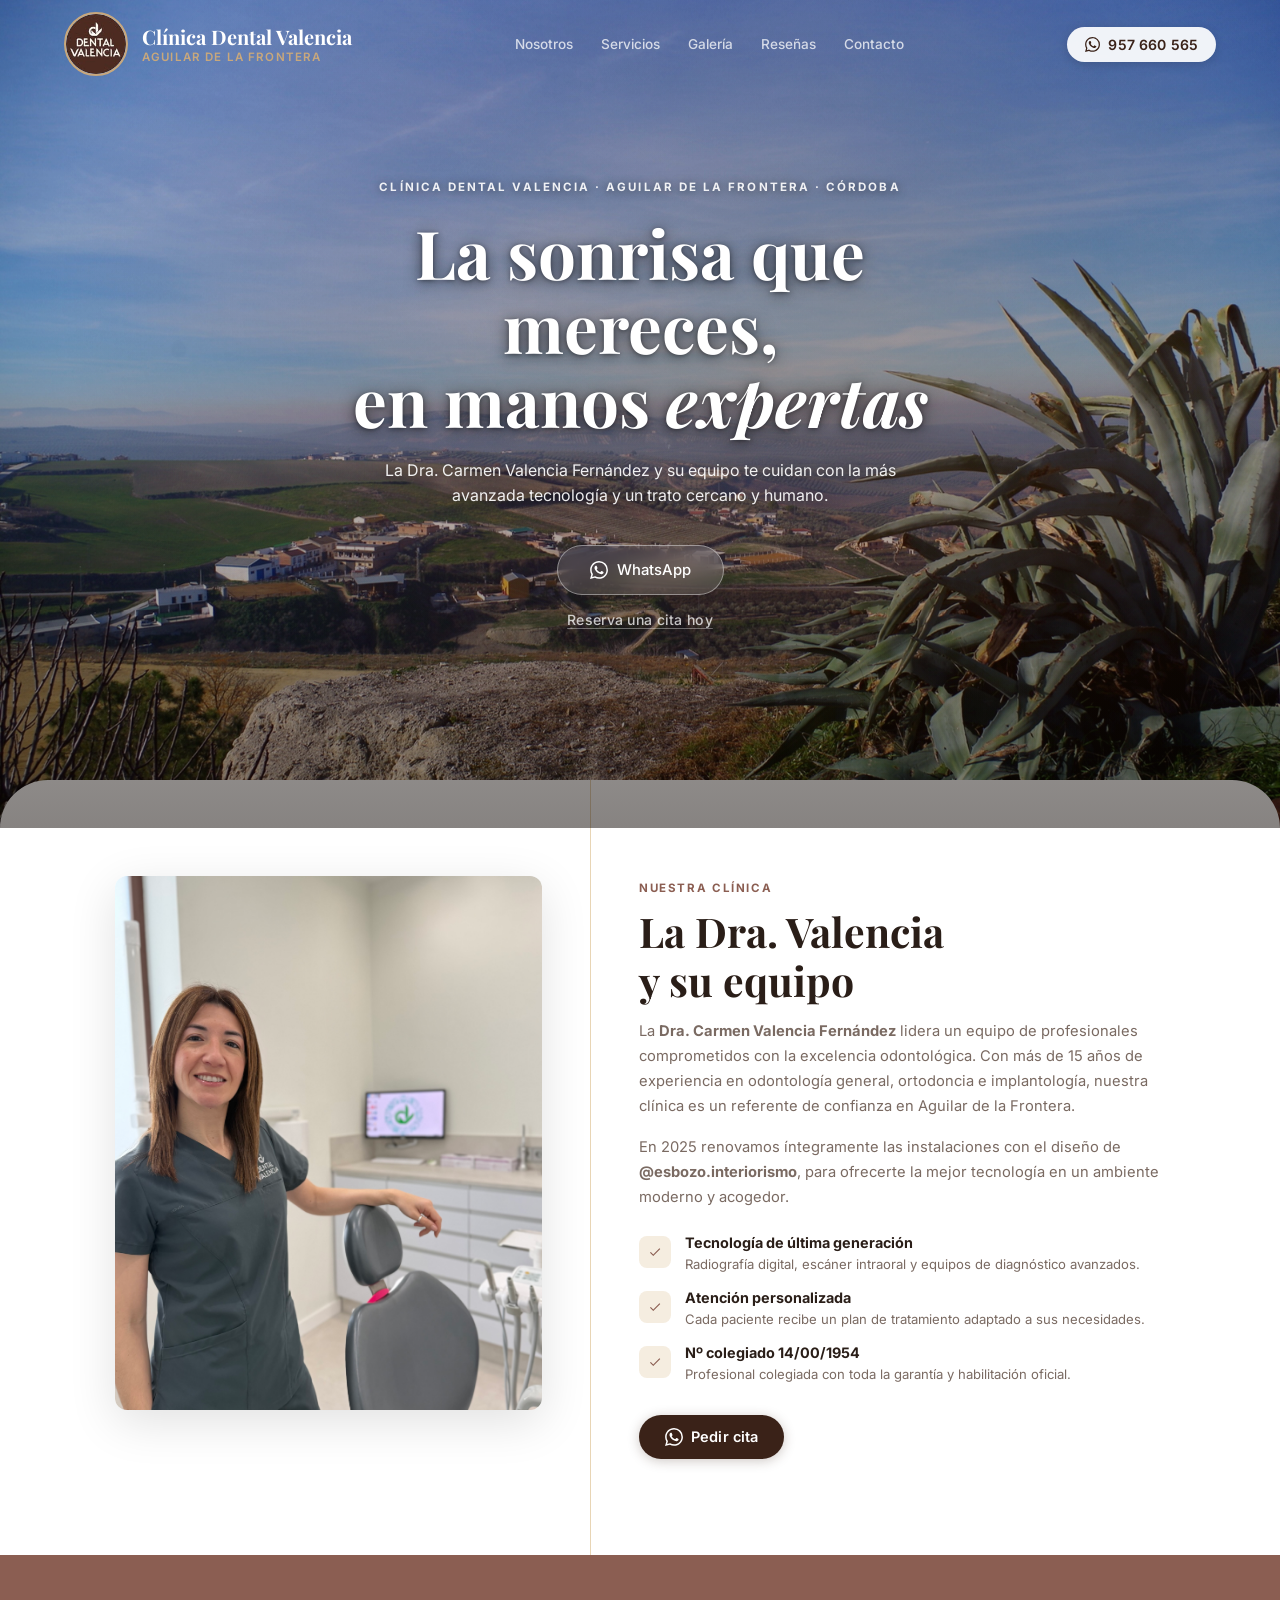
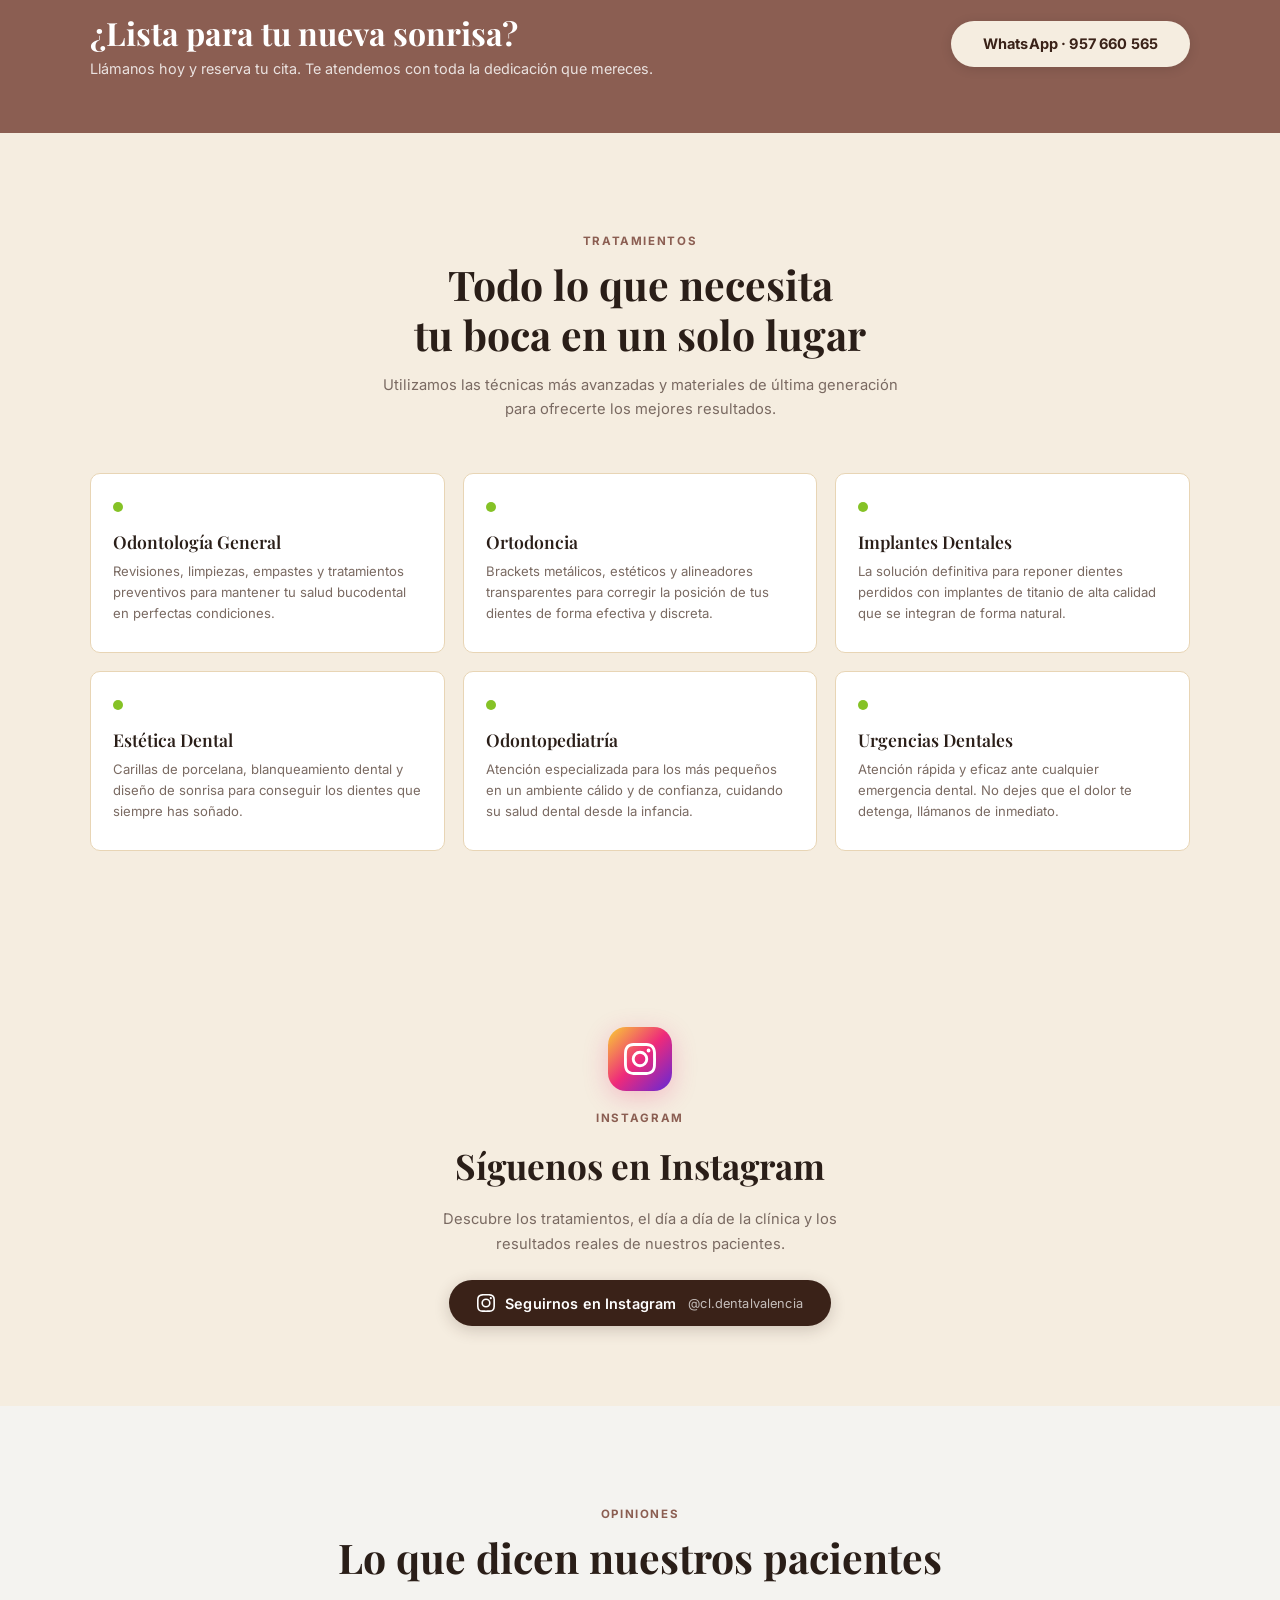
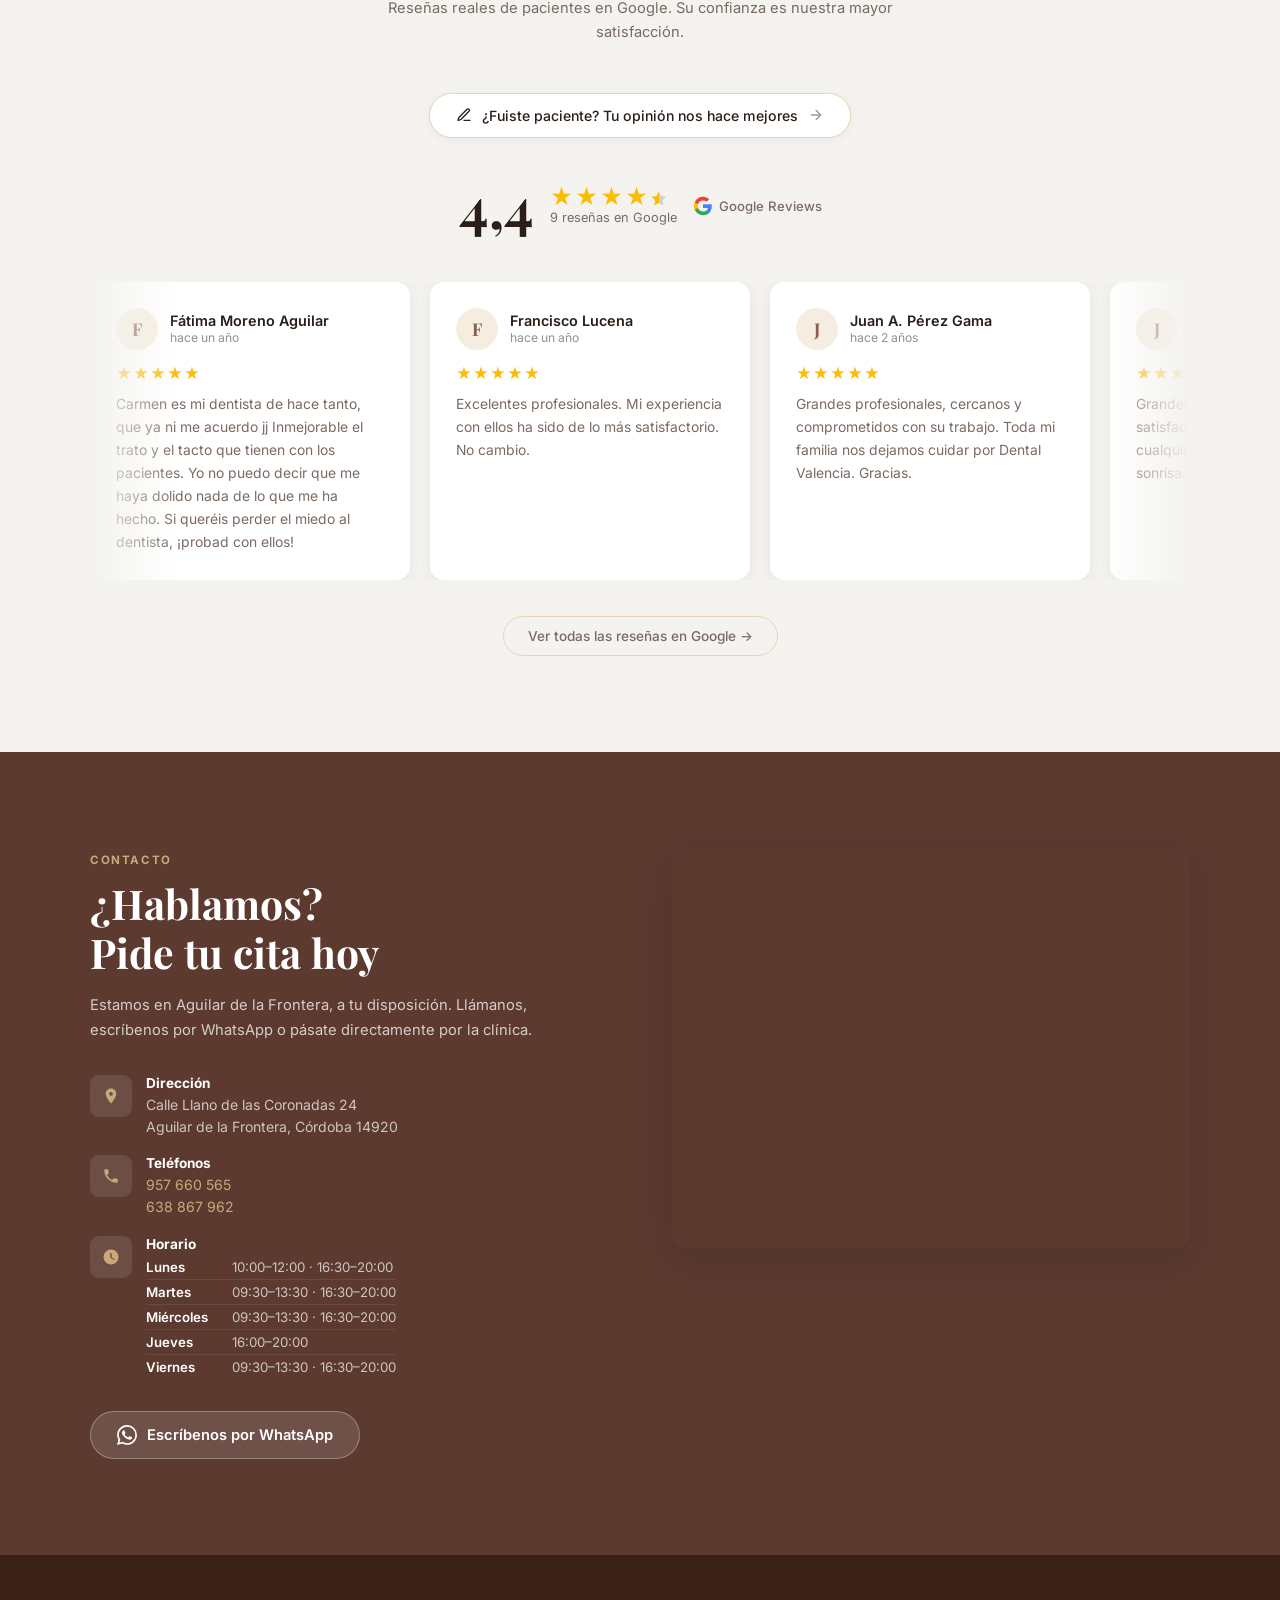
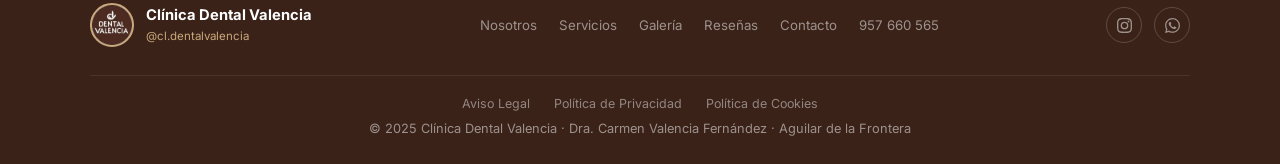
==== index.html @ 76db0b5f "Legal: Aviso Legal, Política de Privacidad y Política de Cookies (LSSI-CE + RGPD + LOPDGDD) Cumplimi" ====
<!DOCTYPE html>
<html lang="es">
<head>
  <meta charset="UTF-8" />
  <meta name="viewport" content="width=device-width, initial-scale=1.0" />
  <title>Clínica Dental Valencia · Aguilar de la Frontera</title>
  <meta name="description" content="Clínica Dental Valencia - Dra. Carmen Valencia Fernández. Odontología general, ortodoncia e implantes en Aguilar de la Frontera. Tel: 957660565" />
  <link rel="preconnect" href="https://fonts.googleapis.com" />
  <link rel="preconnect" href="https://fonts.gstatic.com" crossorigin />
  <link href="https://fonts.googleapis.com/css2?family=Playfair+Display:ital,wght@0,400;0,600;0,700;1,400&family=Inter:wght@300;400;500;600&display=swap" rel="stylesheet" />
  <style>
:root {
  --blanco:        #FFFFFF;
  --arena:         #C9A87C;
  --arena-light:   #F5EDE0;
  --arena-mid:     #E8D5B5;
  --verde:         #85C226;
  --verde-dark:    #6B9E1A;
  --verde-light:   #EEF7D6;
  --gris:          #8C9196;
  --gris-light:    #F4F3F0;
  --acero:         #8B5E52;
  --acero-dark:    #5C3A30;
  --acero-oscuro:  #3A2218;
  --texto:         #2A1E18;
  --texto-mid:     #7A6A62;
  --r:             10px;
  --shadow:        0 4px 24px rgba(0,0,0,0.07);
  --shadow-lg:     0 12px 48px rgba(0,0,0,0.12);
}
*, *::before, *::after { box-sizing: border-box; margin: 0; padding: 0; }
html { scroll-behavior: smooth; }
body { font-family: 'Inter', sans-serif; color: var(--texto); background: var(--blanco); }
img { display: block; max-width: 100%; }
a { text-decoration: none; color: inherit; }

.reveal {
  opacity: 0; transform: translateY(20px);
  transition: opacity .6s ease-out, transform .6s ease-out;
}
.reveal.visible { opacity: 1; transform: translateY(0); }

/* ── NAV — transparente sobre hero, oscuro al hacer scroll ── */
nav {
  position: fixed; top: 0; left: 0; right: 0; z-index: 100;
  display: flex; align-items: center; justify-content: space-between;
  padding: 0 5%; height: 88px;
  background: transparent;
  transition: background .35s ease, box-shadow .35s ease;
}
nav.scrolled {
  background: var(--acero-oscuro);
  box-shadow: 0 2px 24px rgba(0,0,0,0.35);
}
.nav-logo { display: flex; align-items: center; gap: 14px; }
.logo-circle {
  width: 64px; height: 64px; border-radius: 50%;
  border: 2.5px solid var(--arena);
  overflow: hidden; flex-shrink: 0;
}
.logo-circle img { width: 100%; height: 100%; object-fit: cover; }
.nav-brand { display: flex; flex-direction: column; line-height: 1.3; }
.nav-brand span:first-child {
  font-family: 'Playfair Display', serif;
  font-size: 1.25rem; font-weight: 700; color: var(--blanco);
}
.nav-brand span:last-child {
  font-size: 0.72rem; color: var(--arena);
  font-weight: 600; letter-spacing: 0.1em; text-transform: uppercase;
}
.nav-links { display: flex; gap: 28px; align-items: center; }
.nav-links a {
  font-size: 0.85rem; color: rgba(255,255,255,0.75);
  font-weight: 500; transition: color .2s;
}
.nav-links a:hover { color: var(--arena); }
.nav-right { display: flex; align-items: center; gap: 16px; }
.nav-tel {
  font-size: 0.88rem; font-weight: 600; color: var(--acero-oscuro);
  display: inline-flex; align-items: center; gap: 8px;
  background: rgba(255,255,255,0.92);
  backdrop-filter: blur(8px); -webkit-backdrop-filter: blur(8px);
  padding: 9px 18px; border-radius: 50px;
  letter-spacing: 0.01em;
  transition: background .2s, transform .15s, box-shadow .2s;
  box-shadow: 0 2px 10px rgba(0,0,0,0.15);
}
nav.scrolled .nav-tel {
  background: var(--arena);
  color: var(--acero-oscuro);
  box-shadow: none;
}
.nav-tel:hover { background: var(--blanco); transform: translateY(-1px); }
.nav-burger { display: none; flex-direction: column; gap: 5px; cursor: pointer; background: none; border: none; padding: 4px; }
.nav-burger span { width: 24px; height: 2px; background: var(--blanco); border-radius: 2px; }

@keyframes kenburns {
  0%   { transform: scale(1)    translateX(0)      translateY(0); }
  50%  { transform: scale(1.03) translateX(-0.4%)  translateY(-0.3%); }
  100% { transform: scale(1)    translateX(0)      translateY(0); }
}
@keyframes sunset-glow {
  0%   { opacity: 0.0; }
  25%  { opacity: 1.0; }
  60%  { opacity: 0.75; }
  100% { opacity: 0.0; }
}

/* ── HERO — imagen a pantalla completa con curva inferior ── */
#hero {
  position: relative;
  min-height: 92vh;
  display: flex; align-items: center; justify-content: center;
  text-align: center; padding: 0;
  background-color: var(--acero-oscuro);
  overflow: hidden;
}
#hero .hero-bg {
  position: absolute; inset: 0;
  background-image: url('assets/aguilar-hero.jpg');
  background-size: cover; background-position: center 42%;
  animation: kenburns 30s ease-in-out infinite;
  will-change: transform;
}
#hero .hero-sunset {
  position: absolute; inset: 0; z-index: 1; pointer-events: none;
  background: radial-gradient(ellipse at 66% 36%,
    rgba(255,138,24,0.22) 0%,
    rgba(210,80,10,0.10) 42%,
    transparent 68%);
  animation: sunset-glow 22s ease-in-out infinite;
}
#hero::before {
  content: '';
  position: absolute; inset: 0;
  background: linear-gradient(to bottom,
    rgba(20,10,5,0.15) 0%,
    rgba(15,8,4,0.28) 55%,
    rgba(15,8,4,0.50) 100%);
  z-index: 2;
}
.hero-inner {
  position: relative; z-index: 3;
  display: flex; flex-direction: column; align-items: center;
  padding: 120px 5% 140px;
  max-width: 780px;
}
.hero-pre {
  font-size: 0.72rem; font-weight: 700; letter-spacing: 0.18em;
  text-transform: uppercase; color: rgba(255,255,255,0.90);
  margin-bottom: 22px;
  text-shadow: 0 1px 8px rgba(0,0,0,0.55);
}
.hero-h1 {
  font-family: 'Playfair Display', serif;
  font-size: clamp(2.6rem, 5.5vw, 4.2rem);
  font-weight: 700; line-height: 1.1; color: var(--blanco); margin-bottom: 20px;
  text-shadow: 0 2px 16px rgba(0,0,0,0.60), 0 1px 4px rgba(0,0,0,0.40);
}
.hero-sub {
  font-size: 1rem; color: rgba(255,255,255,0.92);
  line-height: 1.6; margin-bottom: 36px; max-width: 520px;
  text-shadow: 0 1px 8px rgba(0,0,0,0.55);
}
.hero-btns { display: flex; gap: 14px; flex-wrap: wrap; justify-content: center; }

/* Botón principal hero — blanco sobre playa, elegante y limpio */
.btn-hero {
  display: inline-flex; align-items: center; gap: 9px;
  background: rgba(255,255,255,0.95); color: var(--acero-oscuro);
  padding: 15px 32px; border-radius: 50px;
  font-weight: 700; font-size: 0.93rem; letter-spacing: 0.01em;
  box-shadow: 0 4px 24px rgba(0,0,0,0.18), 0 1px 4px rgba(0,0,0,0.1);
  transition: background .2s, transform .15s, box-shadow .2s;
}
.btn-hero:hover {
  background: var(--blanco);
  transform: translateY(-2px);
  box-shadow: 0 8px 32px rgba(0,0,0,0.22);
}

/* Botón secundario hero — cristal esmerilado */
.btn-hero-outline {
  display: inline-flex; align-items: center; gap: 9px;
  background: rgba(255,255,255,0.12);
  backdrop-filter: blur(10px); -webkit-backdrop-filter: blur(10px);
  color: var(--blanco);
  border: 1.5px solid rgba(255,255,255,0.4);
  padding: 15px 32px; border-radius: 50px;
  font-weight: 500; font-size: 0.93rem;
  transition: border-color .2s, background .2s, transform .15s;
}
.btn-hero-outline:hover {
  border-color: rgba(255,255,255,0.75);
  background: rgba(255,255,255,0.2);
  transform: translateY(-2px);
}

/* Enlace de texto hero (no botón) */
.hero-cita-link {
  display: block;
  margin-top: 16px;
  text-align: center;
  color: rgba(255,255,255,0.75);
  font-size: 0.88rem; font-weight: 500;
  letter-spacing: 0.02em;
  text-decoration: underline;
  text-underline-offset: 3px;
  text-decoration-color: rgba(255,255,255,0.35);
  transition: color .2s, text-decoration-color .2s;
}
.hero-cita-link:hover {
  color: var(--blanco);
  text-decoration-color: rgba(255,255,255,0.8);
}

/* ── BOTONES GLOBALES ── */
.btn-primary {
  display: inline-flex; align-items: center; gap: 8px;
  background: var(--acero-oscuro); color: var(--blanco);
  padding: 13px 26px; border-radius: 50px;
  font-weight: 600; font-size: 0.91rem; letter-spacing: 0.01em;
  box-shadow: 0 2px 12px rgba(58,34,24,0.25);
  transition: background .2s, transform .15s, box-shadow .2s;
}
.btn-primary:hover {
  background: var(--acero-dark);
  transform: translateY(-2px);
  box-shadow: 0 6px 20px rgba(58,34,24,0.3);
}
.btn-secondary {
  display: inline-flex; align-items: center; gap: 8px;
  background: transparent; color: var(--texto);
  border: 1.5px solid var(--arena-mid);
  padding: 13px 24px; border-radius: 50px;
  font-weight: 500; font-size: 0.92rem;
  transition: border-color .2s, background .2s, transform .15s;
}
.btn-secondary:hover { border-color: var(--arena); background: var(--arena-light); transform: translateY(-2px); }

/* ── SECCIONES COMUNES ── */
section { padding: 96px 5%; }
.section-label {
  display: inline-block; color: var(--acero);
  font-size: 0.72rem; font-weight: 700; letter-spacing: 0.14em;
  text-transform: uppercase; margin-bottom: 12px;
}
.section-title {
  font-family: 'Playfair Display', serif;
  font-size: clamp(1.8rem, 3.2vw, 2.6rem);
  font-weight: 700; line-height: 1.2; margin-bottom: 14px;
}
.section-sub { color: var(--texto-mid); font-size: 0.92rem; max-width: 520px; line-height: 1.65; }
.max-w { max-width: 1100px; margin: 0 auto; }

/* ── NOSOTROS — sube sobre el hero con esquinas redondeadas (curva invertida) ── */
#nosotros {
  background: var(--blanco); padding: 0;
  position: relative; z-index: 1;
  margin-top: -48px;
  border-radius: 48px 48px 0 0;
}
.about-inner { display: grid; grid-template-columns: 5fr 6fr; max-width: 1100px; margin: 0 auto; }
.about-img-col { padding: 96px 48px 96px 5%; }
.about-img-main {
  width: 100%; aspect-ratio: 4/5; object-fit: cover;
  border-radius: 12px; box-shadow: var(--shadow-lg); max-height: 560px;
}
.about-text-col { padding: 96px 5% 96px 48px; border-left: 1px solid var(--arena-mid); }
.about-text-col p { color: var(--texto-mid); line-height: 1.7; margin-bottom: 16px; font-size: 0.92rem; }
.about-features { margin: 24px 0 32px; display: flex; flex-direction: column; gap: 16px; }
.about-feat { display: flex; align-items: flex-start; gap: 14px; }
.about-feat-icon {
  width: 32px; height: 32px; border-radius: 8px;
  background: var(--arena-light); display: flex; align-items: center;
  justify-content: center; flex-shrink: 0; margin-top: 2px;
}
.about-feat-icon svg { width: 14px; height: 14px; fill: var(--acero); }
.about-feat-text strong { font-size: 0.9rem; display: block; margin-bottom: 2px; }
.about-feat-text span { font-size: 0.82rem; color: var(--texto-mid); }

/* ── CTA STRIP ── */
#cta-strip { background: var(--acero); padding: 56px 5%; }
.cta-strip-inner {
  max-width: 1100px; margin: 0 auto;
  display: flex; align-items: center; justify-content: space-between; gap: 32px;
}
.cta-strip-left h2 {
  font-family: 'Playfair Display', serif;
  font-size: clamp(1.5rem, 2.5vw, 2rem);
  font-weight: 700; color: var(--blanco); margin-bottom: 6px;
}
.cta-strip-left p { font-size: 0.9rem; color: rgba(255,255,255,0.82); }
.btn-cta-strip {
  background: var(--arena-light); color: var(--acero-oscuro);
  padding: 14px 32px; border-radius: 50px;
  font-size: 0.91rem; font-weight: 700; white-space: nowrap;
  letter-spacing: 0.01em;
  box-shadow: 0 2px 12px rgba(0,0,0,0.12);
  transition: transform .15s, box-shadow .15s, background .2s;
}
.btn-cta-strip:hover {
  background: var(--blanco);
  transform: translateY(-2px);
  box-shadow: 0 6px 24px rgba(0,0,0,0.18);
}

/* ── SERVICIOS ── */
#servicios { background: var(--arena-light); }
.services-head { text-align: center; margin-bottom: 52px; }
.services-head .section-sub { margin: 0 auto; }
.services-grid { display: grid; grid-template-columns: repeat(3, 1fr); gap: 18px; }
.service-card {
  background: var(--blanco); border: 1px solid var(--arena-mid);
  border-radius: var(--r); padding: 28px 22px;
  position: relative; overflow: hidden;
  transition: transform .25s ease, box-shadow .25s ease;
}
.service-card::after {
  content: ''; position: absolute; bottom: 0; left: 0; right: 0; height: 3px;
  background: var(--arena); transform: scaleX(0); transform-origin: left;
  transition: transform .3s ease;
}
.service-card:hover { transform: translateY(-4px); box-shadow: var(--shadow-lg); }
.service-card:hover::after { transform: scaleX(1); }
.service-dot { width: 10px; height: 10px; background: var(--verde); border-radius: 50%; margin-bottom: 18px; }
.service-card h3 { font-family: 'Playfair Display', serif; font-size: 1.1rem; font-weight: 600; margin-bottom: 8px; }
.service-card p { color: var(--texto-mid); font-size: 0.82rem; line-height: 1.6; }

/* ── INSTAGRAM CTA ── */
#galeria {
  background: var(--arena-light);
  padding: 80px 5%;
  text-align: center;
}
.ig-cta-inner {
  max-width: 560px; margin: 0 auto;
  display: flex; flex-direction: column; align-items: center; gap: 20px;
}
.ig-cta-icon {
  width: 64px; height: 64px; border-radius: 18px;
  background: linear-gradient(135deg, #f9ce34, #ee2a7b, #6228d7);
  display: flex; align-items: center; justify-content: center;
  box-shadow: 0 6px 24px rgba(238,42,123,0.25);
}
.ig-cta-icon svg { width: 32px; height: 32px; fill: #fff; }
.ig-cta-label {
  font-size: 0.72rem; font-weight: 700; letter-spacing: 0.14em;
  text-transform: uppercase; color: var(--acero);
}
.ig-cta-title {
  font-family: 'Playfair Display', serif;
  font-size: clamp(1.6rem, 3vw, 2.2rem);
  font-weight: 700; line-height: 1.2; color: var(--texto);
  margin: 0;
}
.ig-cta-sub {
  font-size: 0.92rem; color: var(--texto-mid);
  line-height: 1.65; max-width: 420px;
}
.btn-ig {
  display: inline-flex; align-items: center; gap: 10px;
  background: var(--acero-oscuro); color: var(--blanco);
  padding: 14px 28px; border-radius: 50px;
  font-size: 0.9rem; font-weight: 600; letter-spacing: 0.01em;
  box-shadow: 0 4px 16px rgba(58,34,24,0.2);
  transition: background .2s, transform .15s, box-shadow .2s;
  margin-top: 4px;
}
.btn-ig:hover {
  background: var(--acero-dark);
  transform: translateY(-2px);
  box-shadow: 0 8px 24px rgba(58,34,24,0.28);
}
.btn-ig svg { width: 18px; height: 18px; fill: var(--blanco); flex-shrink: 0; }
.btn-ig .ig-handle {
  font-size: 0.8rem; font-weight: 400;
  opacity: 0.7; margin-left: 2px;
}

/* ── RESEÑAS GOOGLE ── */
#resenas { background: var(--gris-light); }
.resenas-head { text-align: center; margin-bottom: 48px; }
.resenas-head .section-sub { margin: 0 auto; }
.google-score {
  display: flex; align-items: center; justify-content: center; gap: 16px;
  margin-bottom: 48px;
}
.google-score-num {
  font-family: 'Playfair Display', serif;
  font-size: 3.5rem; font-weight: 700; color: var(--texto); line-height: 1;
}
.google-score-detail { text-align: left; }
.stars { color: #FBBC04; font-size: 1.4rem; letter-spacing: 2px; line-height: 1; }
.google-score-detail span { display: block; font-size: 0.8rem; color: var(--texto-mid); margin-top: 2px; }
.star-half {
  display: inline-block;
  width: 1.1rem; height: 1.1rem;
  vertical-align: -0.15rem;
}
.google-logo { display: flex; align-items: center; gap: 6px; font-size: 0.82rem; color: var(--texto-mid); font-weight: 500; }
.google-logo svg { width: 20px; height: 20px; }
.resena-invite { text-align: center; margin-bottom: 40px; }
.btn-leave-review {
  display: inline-flex; align-items: center; gap: 10px;
  background: var(--blanco); color: var(--texto);
  border: 1.5px solid var(--arena-mid);
  padding: 13px 26px; border-radius: 50px;
  font-size: 0.88rem; font-weight: 500;
  box-shadow: 0 2px 10px rgba(0,0,0,0.05);
  transition: border-color .2s, box-shadow .2s, transform .15s;
}
.btn-leave-review:hover {
  border-color: var(--arena);
  box-shadow: 0 4px 18px rgba(0,0,0,0.1);
  transform: translateY(-1px);
}
.btn-leave-review svg { width: 16px; height: 16px; flex-shrink: 0; }
@keyframes carousel-scroll {
  0%   { transform: translateX(0); }
  100% { transform: translateX(-50%); }
}

.resenas-carousel {
  overflow: hidden;
  width: 100%;
  margin-bottom: 36px;
  -webkit-mask: linear-gradient(to right, transparent 0%, black 8%, black 92%, transparent 100%);
  mask: linear-gradient(to right, transparent 0%, black 8%, black 92%, transparent 100%);
}
.resenas-track {
  display: flex;
  gap: 20px;
  width: max-content;
  animation: carousel-scroll 32s linear infinite;
}
.resenas-track:hover { animation-play-state: paused; }
.resena-card {
  background: var(--blanco); border-radius: 14px; padding: 26px;
  width: 320px; flex-shrink: 0;
  box-shadow: 0 2px 16px rgba(0,0,0,0.07);
  transition: transform .2s, box-shadow .2s;
}
.resena-card:hover { transform: translateY(-3px); box-shadow: var(--shadow); }
.resena-header { display: flex; align-items: center; gap: 12px; margin-bottom: 14px; }
.resena-avatar {
  width: 42px; height: 42px; border-radius: 50%;
  background: var(--arena-light); display: flex; align-items: center; justify-content: center;
  font-family: 'Playfair Display', serif; font-size: 1.1rem; font-weight: 700; color: var(--acero); flex-shrink: 0;
}
.resena-name { font-weight: 600; font-size: 0.9rem; }
.resena-date { font-size: 0.76rem; color: var(--gris); margin-top: 1px; }
.resena-stars { color: #FBBC04; font-size: 0.95rem; letter-spacing: 1px; margin-bottom: 10px; }
.resena-texto { font-size: 0.87rem; color: var(--texto-mid); line-height: 1.65; }
.resenas-cta { text-align: center; }
.resenas-cta a {
  display: inline-flex; align-items: center; gap: 8px;
  border: 1.5px solid var(--arena-mid); color: var(--texto-mid);
  padding: 11px 24px; border-radius: 50px; font-size: 0.85rem; font-weight: 500;
  transition: border-color .2s, color .2s, background .2s;
}
.resenas-cta a:hover { border-color: var(--arena); color: var(--texto); background: var(--arena-light); }

/* ── CONTACTO ── */
#contacto { background: var(--acero-dark); }
#contacto .section-label { color: var(--arena); }
#contacto .section-title { color: var(--blanco); }
.contact-inner { display: grid; grid-template-columns: 1fr 1fr; gap: 64px; align-items: start; }
.contact-info > p { color: rgba(255,255,255,0.75); line-height: 1.7; margin-bottom: 32px; font-size: 0.92rem; }
.contact-info .section-title { margin-bottom: 16px; }
.contact-items { display: flex; flex-direction: column; gap: 18px; margin-bottom: 32px; }
.contact-item { display: flex; align-items: flex-start; gap: 14px; }
.contact-item-icon {
  width: 42px; height: 42px; border-radius: 9px;
  background: rgba(255,255,255,0.1);
  display: flex; align-items: center; justify-content: center; flex-shrink: 0;
}
.contact-item-icon svg { width: 18px; height: 18px; fill: var(--arena); }
.contact-item-text strong { font-size: 0.85rem; display: block; margin-bottom: 3px; color: var(--blanco); }
.contact-item-text span { color: rgba(255,255,255,0.7); font-size: 0.88rem; line-height: 1.55; }
.contact-item-text a { color: var(--arena); transition: color .2s; }
.contact-item-text a:hover { color: var(--blanco); }
.horario-table { border-collapse: collapse; margin-top: 2px; }
.horario-table tr { border-bottom: 1px solid rgba(255,255,255,0.08); }
.horario-table tr:last-child { border-bottom: none; }
.horario-table td { padding: 4px 0; font-size: 0.83rem; color: rgba(255,255,255,0.7); vertical-align: top; }
.horario-table td:first-child { font-weight: 600; color: var(--blanco); width: 86px; padding-right: 10px; }
.btn-whatsapp {
  display: inline-flex; align-items: center; gap: 10px;
  background: rgba(255,255,255,0.12);
  backdrop-filter: blur(8px); -webkit-backdrop-filter: blur(8px);
  color: var(--blanco);
  border: 1.5px solid rgba(255,255,255,0.3);
  padding: 13px 26px; border-radius: 50px;
  font-weight: 600; font-size: 0.92rem;
  transition: background .2s, transform .15s, border-color .2s;
}
.btn-whatsapp:hover {
  background: rgba(255,255,255,0.2);
  border-color: rgba(255,255,255,0.6);
  transform: translateY(-2px);
}
.btn-whatsapp svg { width: 20px; height: 20px; fill: var(--blanco); }
.contact-map { border-radius: 14px; overflow: hidden; box-shadow: var(--shadow-lg); height: 400px; }
.contact-map iframe { width: 100%; height: 100%; border: none; }

/* ── FOOTER ── */
footer { background: var(--acero-oscuro); color: rgba(255,255,255,0.5); padding: 48px 5% 28px; }
.footer-inner {
  max-width: 1100px; margin: 0 auto;
  display: flex; align-items: center; justify-content: space-between;
  flex-wrap: wrap; gap: 24px;
  padding-bottom: 28px; border-bottom: 1px solid rgba(255,255,255,0.08);
}
.footer-brand { display: flex; align-items: center; gap: 12px; }
.footer-logo-circle {
  width: 44px; height: 44px; border-radius: 50%;
  border: 2px solid var(--arena); overflow: hidden;
}
.footer-logo-circle img { width: 100%; height: 100%; object-fit: cover; }
.footer-brand-name strong { display: block; color: var(--blanco); font-size: 0.92rem; }
.footer-brand-name span { font-size: 0.72rem; color: var(--arena); }
.footer-links { display: flex; gap: 22px; flex-wrap: wrap; }
.footer-links a { font-size: 0.83rem; transition: color .2s; }
.footer-links a:hover { color: var(--arena); }
.footer-social { display: flex; gap: 12px; }
.footer-social a {
  width: 36px; height: 36px; border-radius: 50%;
  border: 1px solid rgba(255,255,255,0.18);
  display: flex; align-items: center; justify-content: center;
  transition: border-color .2s, background .2s;
}
.footer-social a:hover { border-color: var(--arena); background: rgba(201,168,124,0.1); }
.footer-social svg { width: 15px; height: 15px; fill: rgba(255,255,255,0.5); }
.footer-legal {
  max-width: 1100px; margin: 20px auto 0; text-align: center;
  display: flex; justify-content: center; gap: 24px; flex-wrap: wrap;
}
.footer-legal a {
  font-size: 0.78rem; color: rgba(255,255,255,0.45);
  transition: color .2s;
}
.footer-legal a:hover { color: var(--arena); }
.footer-bottom { max-width: 1100px; margin: 10px auto 0; text-align: center; font-size: 0.8rem; }

/* ── RESPONSIVE ── */
@media (max-width: 900px) {
  .nav-links, .nav-tel { display: none; }
  .nav-burger { display: flex; }
  .nav-links.open {
    display: flex; flex-direction: column;
    position: absolute; top: 88px; left: 0; right: 0;
    background: var(--acero-oscuro); padding: 20px 5%;
    border-bottom: 1px solid rgba(255,255,255,0.08); gap: 16px; z-index: 99;
  }
  .hero-inner { padding: 110px 5% 80px; }
  #nosotros { border-radius: 32px 32px 0 0; margin-top: -32px; }
  .services-grid { grid-template-columns: 1fr 1fr; }
  .about-inner { grid-template-columns: 1fr; }
  .about-img-col { padding: 72px 5% 0; }
  .about-text-col { border-left: none; border-top: 1px solid var(--arena-mid); padding: 48px 5% 72px; }
  .cta-strip-inner { flex-direction: column; text-align: center; }
  .gallery-grid { grid-template-columns: repeat(2, 1fr); }
  .contact-inner { grid-template-columns: 1fr; }
  .contact-map { height: 280px; }
}
@media (max-width: 600px) {
  section { padding: 72px 5%; }
  .hero-inner { padding: 100px 5% 72px; }
  #nosotros { border-radius: 24px 24px 0 0; margin-top: -24px; }
  .services-grid { grid-template-columns: 1fr; }
  .footer-inner { flex-direction: column; align-items: flex-start; }
}
  </style>
</head>
<body>

<!-- NAV -->
<nav id="nav">
  <a href="#hero" class="nav-logo">
    <div class="logo-circle">
      <img src="assets/instagram/profile.jpg" alt="Logo Clínica Dental Valencia" />
    </div>
    <div class="nav-brand">
      <span>Clínica Dental Valencia</span>
      <span>Aguilar de la Frontera</span>
    </div>
  </a>
  <div class="nav-links" id="nav-links">
    <a href="#nosotros">Nosotros</a>
    <a href="#servicios">Servicios</a>
    <a href="#galeria">Galería</a>
    <a href="#resenas">Reseñas</a>
    <a href="#contacto">Contacto</a>
  </div>
  <div class="nav-right">
    <a href="https://wa.me/34957660565" target="_blank" rel="noopener" class="nav-tel">
      <svg viewBox="0 0 24 24" width="15" height="15" fill="currentColor"><path d="M17.472 14.382c-.297-.149-1.758-.867-2.03-.967-.273-.099-.471-.148-.67.15-.197.297-.767.966-.94 1.164-.173.199-.347.223-.644.075-.297-.15-1.255-.463-2.39-1.475-.883-.788-1.48-1.761-1.653-2.059-.173-.297-.018-.458.13-.606.134-.133.298-.347.446-.52.149-.174.198-.298.298-.497.099-.198.05-.371-.025-.52-.075-.149-.669-1.612-.916-2.207-.242-.579-.487-.5-.669-.51a12.8 12.8 0 00-.57-.01c-.198 0-.52.074-.792.372-.272.297-1.04 1.016-1.04 2.479 0 1.462 1.065 2.875 1.213 3.074.149.198 2.096 3.2 5.077 4.487.709.306 1.262.489 1.694.625.712.227 1.36.195 1.871.118.571-.085 1.758-.719 2.006-1.413.248-.694.248-1.289.173-1.413-.074-.124-.272-.198-.57-.347m-5.421 7.403h-.004a9.87 9.87 0 01-5.031-1.378l-.361-.214-3.741.982.998-3.648-.235-.374a9.86 9.86 0 01-1.51-5.26c.001-5.45 4.436-9.884 9.888-9.884 2.64 0 5.122 1.03 6.988 2.898a9.825 9.825 0 012.893 6.994c-.003 5.45-4.437 9.884-9.885 9.884m8.413-18.297A11.815 11.815 0 0012.05 0C5.495 0 .16 5.335.157 11.892c0 2.096.547 4.142 1.588 5.945L.057 24l6.305-1.654a11.882 11.882 0 005.683 1.448h.005c6.554 0 11.89-5.335 11.893-11.893a11.821 11.821 0 00-3.48-8.413z"/></svg>
      957 660 565
    </a>
    <button class="nav-burger" id="nav-burger" aria-label="Menú" aria-expanded="false">
      <span></span><span></span><span></span>
    </button>
  </div>
</nav>

<!-- HERO -->
<section id="hero">
  <div class="hero-bg"></div>
  <div class="hero-sunset"></div>
  <div class="hero-inner">
    <p class="hero-pre">Clínica Dental Valencia · Aguilar de la Frontera · Córdoba</p>
    <h1 class="hero-h1">La sonrisa que mereces,<br />en manos <em>expertas</em></h1>
    <p class="hero-sub">La Dra. Carmen Valencia Fernández y su equipo te cuidan con la más avanzada tecnología y un trato cercano y humano.</p>
    <div class="hero-btns">
      <a href="https://wa.me/34957660565" target="_blank" rel="noopener" class="btn-hero-outline">
        <svg viewBox="0 0 24 24" width="18" height="18" fill="currentColor"><path d="M17.472 14.382c-.297-.149-1.758-.867-2.03-.967-.273-.099-.471-.148-.67.15-.197.297-.767.966-.94 1.164-.173.199-.347.223-.644.075-.297-.15-1.255-.463-2.39-1.475-.883-.788-1.48-1.761-1.653-2.059-.173-.297-.018-.458.13-.606.134-.133.298-.347.446-.52.149-.174.198-.298.298-.497.099-.198.05-.371-.025-.52-.075-.149-.669-1.612-.916-2.207-.242-.579-.487-.5-.669-.51a12.8 12.8 0 00-.57-.01c-.198 0-.52.074-.792.372-.272.297-1.04 1.016-1.04 2.479 0 1.462 1.065 2.875 1.213 3.074.149.198 2.096 3.2 5.077 4.487.709.306 1.262.489 1.694.625.712.227 1.36.195 1.871.118.571-.085 1.758-.719 2.006-1.413.248-.694.248-1.289.173-1.413-.074-.124-.272-.198-.57-.347m-5.421 7.403h-.004a9.87 9.87 0 01-5.031-1.378l-.361-.214-3.741.982.998-3.648-.235-.374a9.86 9.86 0 01-1.51-5.26c.001-5.45 4.436-9.884 9.888-9.884 2.64 0 5.122 1.03 6.988 2.898a9.825 9.825 0 012.893 6.994c-.003 5.45-4.437 9.884-9.885 9.884m8.413-18.297A11.815 11.815 0 0012.05 0C5.495 0 .16 5.335.157 11.892c0 2.096.547 4.142 1.588 5.945L.057 24l6.305-1.654a11.882 11.882 0 005.683 1.448h.005c6.554 0 11.89-5.335 11.893-11.893a11.821 11.821 0 00-3.48-8.413z"/></svg>
        WhatsApp
      </a>
    </div>
    <a href="https://wa.me/34957660565" target="_blank" rel="noopener" class="hero-cita-link">
      Reserva una cita hoy
    </a>
  </div>
</section>

<!-- NOSOTROS -->
<section id="nosotros">
  <div class="about-inner">
    <div class="about-img-col">
      <img class="about-img-main" src="assets/dra-carmen.jpg" alt="Dra. Carmen Valencia Fernández" />
    </div>
    <div class="about-text-col reveal">
      <span class="section-label">Nuestra clínica</span>
      <h2 class="section-title">La Dra. Valencia<br />y su equipo</h2>
      <p>La <strong>Dra. Carmen Valencia Fernández</strong> lidera un equipo de profesionales comprometidos con la excelencia odontológica. Con más de 15 años de experiencia en odontología general, ortodoncia e implantología, nuestra clínica es un referente de confianza en Aguilar de la Frontera.</p>
      <p>En 2025 renovamos íntegramente las instalaciones con el diseño de <strong>@esbozo.interiorismo</strong>, para ofrecerte la mejor tecnología en un ambiente moderno y acogedor.</p>
      <div class="about-features">
        <div class="about-feat">
          <div class="about-feat-icon">
            <svg viewBox="0 0 24 24"><path d="M9 16.17L4.83 12l-1.42 1.41L9 19 21 7l-1.41-1.41z"/></svg>
          </div>
          <div class="about-feat-text">
            <strong>Tecnología de última generación</strong>
            <span>Radiografía digital, escáner intraoral y equipos de diagnóstico avanzados.</span>
          </div>
        </div>
        <div class="about-feat">
          <div class="about-feat-icon">
            <svg viewBox="0 0 24 24"><path d="M9 16.17L4.83 12l-1.42 1.41L9 19 21 7l-1.41-1.41z"/></svg>
          </div>
          <div class="about-feat-text">
            <strong>Atención personalizada</strong>
            <span>Cada paciente recibe un plan de tratamiento adaptado a sus necesidades.</span>
          </div>
        </div>
        <div class="about-feat">
          <div class="about-feat-icon">
            <svg viewBox="0 0 24 24"><path d="M9 16.17L4.83 12l-1.42 1.41L9 19 21 7l-1.41-1.41z"/></svg>
          </div>
          <div class="about-feat-text">
            <strong>Nº colegiado 14/00/1954</strong>
            <span>Profesional colegiada con toda la garantía y habilitación oficial.</span>
          </div>
        </div>
      </div>
      <a href="https://wa.me/34957660565" target="_blank" rel="noopener" class="btn-primary">
        <svg viewBox="0 0 24 24" width="18" height="18" fill="currentColor"><path d="M17.472 14.382c-.297-.149-1.758-.867-2.03-.967-.273-.099-.471-.148-.67.15-.197.297-.767.966-.94 1.164-.173.199-.347.223-.644.075-.297-.15-1.255-.463-2.39-1.475-.883-.788-1.48-1.761-1.653-2.059-.173-.297-.018-.458.13-.606.134-.133.298-.347.446-.52.149-.174.198-.298.298-.497.099-.198.05-.371-.025-.52-.075-.149-.669-1.612-.916-2.207-.242-.579-.487-.5-.669-.51a12.8 12.8 0 00-.57-.01c-.198 0-.52.074-.792.372-.272.297-1.04 1.016-1.04 2.479 0 1.462 1.065 2.875 1.213 3.074.149.198 2.096 3.2 5.077 4.487.709.306 1.262.489 1.694.625.712.227 1.36.195 1.871.118.571-.085 1.758-.719 2.006-1.413.248-.694.248-1.289.173-1.413-.074-.124-.272-.198-.57-.347m-5.421 7.403h-.004a9.87 9.87 0 01-5.031-1.378l-.361-.214-3.741.982.998-3.648-.235-.374a9.86 9.86 0 01-1.51-5.26c.001-5.45 4.436-9.884 9.888-9.884 2.64 0 5.122 1.03 6.988 2.898a9.825 9.825 0 012.893 6.994c-.003 5.45-4.437 9.884-9.885 9.884m8.413-18.297A11.815 11.815 0 0012.05 0C5.495 0 .16 5.335.157 11.892c0 2.096.547 4.142 1.588 5.945L.057 24l6.305-1.654a11.882 11.882 0 005.683 1.448h.005c6.554 0 11.89-5.335 11.893-11.893a11.821 11.821 0 00-3.48-8.413z"/></svg>
        Pedir cita
      </a>
    </div>
  </div>
</section>

<!-- CTA STRIP -->
<section id="cta-strip">
  <div class="cta-strip-inner">
    <div class="cta-strip-left">
      <h2>¿Lista para tu nueva sonrisa?</h2>
      <p>Llámanos hoy y reserva tu cita. Te atendemos con toda la dedicación que mereces.</p>
    </div>
    <a href="https://wa.me/34957660565" target="_blank" rel="noopener" class="btn-cta-strip">WhatsApp · 957 660 565</a>
  </div>
</section>

<!-- SERVICIOS -->
<section id="servicios">
  <div class="max-w">
    <div class="services-head">
      <span class="section-label">Tratamientos</span>
      <h2 class="section-title">Todo lo que necesita<br />tu boca en un solo lugar</h2>
      <p class="section-sub">Utilizamos las técnicas más avanzadas y materiales de última generación para ofrecerte los mejores resultados.</p>
    </div>
    <div class="services-grid">
      <div class="service-card reveal">
        <div class="service-dot"></div>
        <h3>Odontología General</h3>
        <p>Revisiones, limpiezas, empastes y tratamientos preventivos para mantener tu salud bucodental en perfectas condiciones.</p>
      </div>
      <div class="service-card reveal">
        <div class="service-dot"></div>
        <h3>Ortodoncia</h3>
        <p>Brackets metálicos, estéticos y alineadores transparentes para corregir la posición de tus dientes de forma efectiva y discreta.</p>
      </div>
      <div class="service-card reveal">
        <div class="service-dot"></div>
        <h3>Implantes Dentales</h3>
        <p>La solución definitiva para reponer dientes perdidos con implantes de titanio de alta calidad que se integran de forma natural.</p>
      </div>
      <div class="service-card reveal">
        <div class="service-dot"></div>
        <h3>Estética Dental</h3>
        <p>Carillas de porcelana, blanqueamiento dental y diseño de sonrisa para conseguir los dientes que siempre has soñado.</p>
      </div>
      <div class="service-card reveal">
        <div class="service-dot"></div>
        <h3>Odontopediatría</h3>
        <p>Atención especializada para los más pequeños en un ambiente cálido y de confianza, cuidando su salud dental desde la infancia.</p>
      </div>
      <div class="service-card reveal">
        <div class="service-dot"></div>
        <h3>Urgencias Dentales</h3>
        <p>Atención rápida y eficaz ante cualquier emergencia dental. No dejes que el dolor te detenga, llámanos de inmediato.</p>
      </div>
    </div>
  </div>
</section>

<!-- INSTAGRAM -->
<section id="galeria">
  <div class="ig-cta-inner reveal">
    <div class="ig-cta-icon">
      <svg viewBox="0 0 24 24"><path d="M12 2.163c3.204 0 3.584.012 4.85.07 3.252.148 4.771 1.691 4.919 4.919.058 1.265.069 1.645.069 4.849 0 3.205-.012 3.584-.069 4.849-.149 3.225-1.664 4.771-4.919 4.919-1.266.058-1.644.07-4.85.07-3.204 0-3.584-.012-4.849-.07-3.26-.149-4.771-1.699-4.919-4.92-.058-1.265-.07-1.644-.07-4.849 0-3.204.013-3.583.07-4.849.149-3.227 1.664-4.771 4.919-4.919 1.266-.057 1.645-.069 4.849-.069zM12 0C8.741 0 8.333.014 7.053.072 2.695.272.273 2.69.073 7.052.014 8.333 0 8.741 0 12c0 3.259.014 3.668.072 4.948.2 4.358 2.618 6.78 6.98 6.98C8.333 23.986 8.741 24 12 24c3.259 0 3.668-.014 4.948-.072 4.354-.2 6.782-2.618 6.979-6.98.059-1.28.073-1.689.073-4.948 0-3.259-.014-3.667-.072-4.947-.196-4.354-2.617-6.78-6.979-6.98C15.668.014 15.259 0 12 0zm0 5.838a6.162 6.162 0 100 12.324 6.162 6.162 0 000-12.324zM12 16a4 4 0 110-8 4 4 0 010 8zm6.406-11.845a1.44 1.44 0 100 2.881 1.44 1.44 0 000-2.881z"/></svg>
    </div>
    <span class="ig-cta-label">Instagram</span>
    <h2 class="ig-cta-title">Síguenos en Instagram</h2>
    <p class="ig-cta-sub">Descubre los tratamientos, el día a día de la clínica y los resultados reales de nuestros pacientes.</p>
    <a href="https://www.instagram.com/cl.dentalvalencia/" target="_blank" rel="noopener" class="btn-ig">
      <svg viewBox="0 0 24 24"><path d="M12 2.163c3.204 0 3.584.012 4.85.07 3.252.148 4.771 1.691 4.919 4.919.058 1.265.069 1.645.069 4.849 0 3.205-.012 3.584-.069 4.849-.149 3.225-1.664 4.771-4.919 4.919-1.266.058-1.644.07-4.85.07-3.204 0-3.584-.012-4.849-.07-3.26-.149-4.771-1.699-4.919-4.92-.058-1.265-.07-1.644-.07-4.849 0-3.204.013-3.583.07-4.849.149-3.227 1.664-4.771 4.919-4.919 1.266-.057 1.645-.069 4.849-.069zM12 0C8.741 0 8.333.014 7.053.072 2.695.272.273 2.69.073 7.052.014 8.333 0 8.741 0 12c0 3.259.014 3.668.072 4.948.2 4.358 2.618 6.78 6.98 6.98C8.333 23.986 8.741 24 12 24c3.259 0 3.668-.014 4.948-.072 4.354-.2 6.782-2.618 6.979-6.98.059-1.28.073-1.689.073-4.948 0-3.259-.014-3.667-.072-4.947-.196-4.354-2.617-6.78-6.979-6.98C15.668.014 15.259 0 12 0zm0 5.838a6.162 6.162 0 100 12.324 6.162 6.162 0 000-12.324zM12 16a4 4 0 110-8 4 4 0 010 8zm6.406-11.845a1.44 1.44 0 100 2.881 1.44 1.44 0 000-2.881z"/></svg>
      Seguirnos en Instagram
      <span class="ig-handle">@cl.dentalvalencia</span>
    </a>
  </div>
</section>

<!-- RESEÑAS GOOGLE -->
<section id="resenas">
  <div class="max-w">
    <div class="resenas-head reveal">
      <span class="section-label">Opiniones</span>
      <h2 class="section-title">Lo que dicen nuestros pacientes</h2>
      <p class="section-sub">Reseñas reales de pacientes en Google. Su confianza es nuestra mayor satisfacción.</p>
    </div>
    <div class="resena-invite reveal">
      <a href="https://www.google.com/maps/place/Dental+Valencia/@37.5177052,-4.6591389,900m/data=!3m2!1e3!4b1!4m6!3m5!1s0xd6d6b6faf7339d9:0x3e56f6cde84583f1!8m2!3d37.517701!4d-4.656564!16s%2Fg%2F1hc1_6wpt#lrd=0xd6d6b6faf7339d9:0x3e56f6cde84583f1,1" target="_blank" rel="noopener" class="btn-leave-review">
        <svg viewBox="0 0 24 24" fill="none" stroke="currentColor" stroke-width="2" stroke-linecap="round" stroke-linejoin="round">
          <path d="M12 20h9"/><path d="M16.5 3.5a2.121 2.121 0 013 3L7 19l-4 1 1-4L16.5 3.5z"/>
        </svg>
        ¿Fuiste paciente? Tu opinión nos hace mejores
        <svg viewBox="0 0 24 24" fill="none" stroke="currentColor" stroke-width="2" stroke-linecap="round" stroke-linejoin="round" style="opacity:.45">
          <path d="M5 12h14M12 5l7 7-7 7"/>
        </svg>
      </a>
    </div>
    <div class="google-score reveal">
      <div class="google-score-num">4,4</div>
      <div class="google-score-detail">
        <div class="stars">★★★★<svg class="star-half" viewBox="0 0 24 24" xmlns="http://www.w3.org/2000/svg"><defs><linearGradient id="hg"><stop offset="50%" stop-color="#FBBC04"/><stop offset="50%" stop-color="#d0d0d0"/></linearGradient></defs><path fill="url(#hg)" d="M12 2l3.09 6.26L22 9.27l-5 4.87 1.18 6.88L12 17.77l-6.18 3.25L7 14.14 2 9.27l6.91-1.01z"/></svg></div>
        <span>9 reseñas en Google</span>
      </div>
      <div class="google-logo">
        <svg viewBox="0 0 24 24" fill="none"><path d="M22.56 12.25c0-.78-.07-1.53-.2-2.25H12v4.26h5.92c-.26 1.37-1.04 2.53-2.21 3.31v2.77h3.57c2.08-1.92 3.28-4.74 3.28-8.09z" fill="#4285F4"/><path d="M12 23c2.97 0 5.46-.98 7.28-2.66l-3.57-2.77c-.98.66-2.23 1.06-3.71 1.06-2.86 0-5.29-1.93-6.16-4.53H2.18v2.84C3.99 20.53 7.7 23 12 23z" fill="#34A853"/><path d="M5.84 14.09c-.22-.66-.35-1.36-.35-2.09s.13-1.43.35-2.09V7.07H2.18C1.43 8.55 1 10.22 1 12s.43 3.45 1.18 4.93l3.66-2.84z" fill="#FBBC05"/><path d="M12 5.38c1.62 0 3.06.56 4.21 1.64l3.15-3.15C17.45 2.09 14.97 1 12 1 7.7 1 3.99 3.47 2.18 7.07l3.66 2.84c.87-2.6 3.3-4.53 6.16-4.53z" fill="#EA4335"/></svg>
        Google Reviews
      </div>
    </div>
    <div class="resenas-carousel">
      <div class="resenas-track">
        <!-- Set 1 -->
        <div class="resena-card">
          <div class="resena-header">
            <div class="resena-avatar">F</div>
            <div><div class="resena-name">Fátima Moreno Aguilar</div><div class="resena-date">hace un año</div></div>
          </div>
          <div class="resena-stars">★★★★★</div>
          <p class="resena-texto">Carmen es mi dentista de hace tanto, que ya ni me acuerdo jj Inmejorable el trato y el tacto que tienen con los pacientes. Yo no puedo decir que me haya dolido nada de lo que me ha hecho. Si queréis perder el miedo al dentista, ¡probad con ellos!</p>
        </div>
        <div class="resena-card">
          <div class="resena-header">
            <div class="resena-avatar">F</div>
            <div><div class="resena-name">Francisco Lucena</div><div class="resena-date">hace un año</div></div>
          </div>
          <div class="resena-stars">★★★★★</div>
          <p class="resena-texto">Excelentes profesionales. Mi experiencia con ellos ha sido de lo más satisfactorio. No cambio.</p>
        </div>
        <div class="resena-card">
          <div class="resena-header">
            <div class="resena-avatar">J</div>
            <div><div class="resena-name">Juan A. Pérez Gama</div><div class="resena-date">hace 2 años</div></div>
          </div>
          <div class="resena-stars">★★★★★</div>
          <p class="resena-texto">Grandes profesionales, cercanos y comprometidos con su trabajo. Toda mi familia nos dejamos cuidar por Dental Valencia. Gracias.</p>
        </div>
        <div class="resena-card">
          <div class="resena-header">
            <div class="resena-avatar">J</div>
            <div><div class="resena-name">Josecar CR</div><div class="resena-date">hace 2 años</div></div>
          </div>
          <div class="resena-stars">★★★★★</div>
          <p class="resena-texto">Grandes profesionales, con un trabajo satisfactorio y recomendable para cualquier persona. Muy contento con mi sonrisa.</p>
        </div>
        <div class="resena-card">
          <div class="resena-header">
            <div class="resena-avatar">A</div>
            <div><div class="resena-name">Ara Nieto Quintero</div><div class="resena-date">hace 4 años</div></div>
          </div>
          <div class="resena-stars">★★★★★</div>
          <p class="resena-texto">¡Muy, muy buena atención y maravilloso trabajo!</p>
        </div>
        <div class="resena-card">
          <div class="resena-header">
            <div class="resena-avatar">M</div>
            <div><div class="resena-name">Maria Luisa Cordoba Garcia</div><div class="resena-date">hace 2 años</div></div>
          </div>
          <div class="resena-stars">★★★★★</div>
          <p class="resena-texto">Grandes profesionales y un trato exquisito.</p>
        </div>
        <div class="resena-card">
          <div class="resena-header">
            <div class="resena-avatar">R</div>
            <div><div class="resena-name">Rocio Exposito</div><div class="resena-date">hace un mes</div></div>
          </div>
          <div class="resena-stars">★★★★★</div>
          <p class="resena-texto">Grandes profesionales, no los cambio por nada. Es tal mi confianza en ellos que ahora estoy llevando a mi niña, porque sé que está en buenas manos. Carmen como dentista, la mejor, y su equipo inmejorable.</p>
        </div>
        <!-- Set 2 — duplicado para loop infinito -->
        <div class="resena-card">
          <div class="resena-header">
            <div class="resena-avatar">F</div>
            <div><div class="resena-name">Fátima Moreno Aguilar</div><div class="resena-date">hace un año</div></div>
          </div>
          <div class="resena-stars">★★★★★</div>
          <p class="resena-texto">Carmen es mi dentista de hace tanto, que ya ni me acuerdo jj Inmejorable el trato y el tacto que tienen con los pacientes. Yo no puedo decir que me haya dolido nada de lo que me ha hecho. Si queréis perder el miedo al dentista, ¡probad con ellos!</p>
        </div>
        <div class="resena-card">
          <div class="resena-header">
            <div class="resena-avatar">F</div>
            <div><div class="resena-name">Francisco Lucena</div><div class="resena-date">hace un año</div></div>
          </div>
          <div class="resena-stars">★★★★★</div>
          <p class="resena-texto">Excelentes profesionales. Mi experiencia con ellos ha sido de lo más satisfactorio. No cambio.</p>
        </div>
        <div class="resena-card">
          <div class="resena-header">
            <div class="resena-avatar">J</div>
            <div><div class="resena-name">Juan A. Pérez Gama</div><div class="resena-date">hace 2 años</div></div>
          </div>
          <div class="resena-stars">★★★★★</div>
          <p class="resena-texto">Grandes profesionales, cercanos y comprometidos con su trabajo. Toda mi familia nos dejamos cuidar por Dental Valencia. Gracias.</p>
        </div>
        <div class="resena-card">
          <div class="resena-header">
            <div class="resena-avatar">J</div>
            <div><div class="resena-name">Josecar CR</div><div class="resena-date">hace 2 años</div></div>
          </div>
          <div class="resena-stars">★★★★★</div>
          <p class="resena-texto">Grandes profesionales, con un trabajo satisfactorio y recomendable para cualquier persona. Muy contento con mi sonrisa.</p>
        </div>
        <div class="resena-card">
          <div class="resena-header">
            <div class="resena-avatar">A</div>
            <div><div class="resena-name">Ara Nieto Quintero</div><div class="resena-date">hace 4 años</div></div>
          </div>
          <div class="resena-stars">★★★★★</div>
          <p class="resena-texto">¡Muy, muy buena atención y maravilloso trabajo!</p>
        </div>
        <div class="resena-card">
          <div class="resena-header">
            <div class="resena-avatar">M</div>
            <div><div class="resena-name">Maria Luisa Cordoba Garcia</div><div class="resena-date">hace 2 años</div></div>
          </div>
          <div class="resena-stars">★★★★★</div>
          <p class="resena-texto">Grandes profesionales y un trato exquisito.</p>
        </div>
        <div class="resena-card">
          <div class="resena-header">
            <div class="resena-avatar">R</div>
            <div><div class="resena-name">Rocio Exposito</div><div class="resena-date">hace un mes</div></div>
          </div>
          <div class="resena-stars">★★★★★</div>
          <p class="resena-texto">Grandes profesionales, no los cambio por nada. Es tal mi confianza en ellos que ahora estoy llevando a mi niña, porque sé que está en buenas manos. Carmen como dentista, la mejor, y su equipo inmejorable.</p>
        </div>
      </div>
    </div>
    <div class="resenas-cta">
      <a href="https://maps.google.com/search?q=Clínica+Dental+Valencia+Aguilar+de+la+Frontera" target="_blank" rel="noopener">
        Ver todas las reseñas en Google →
      </a>
    </div>
  </div>
</section>

<!-- CONTACTO -->
<section id="contacto">
  <div class="contact-inner max-w">
    <div class="contact-info">
      <span class="section-label">Contacto</span>
      <h2 class="section-title">¿Hablamos?<br />Pide tu cita hoy</h2>
      <p>Estamos en Aguilar de la Frontera, a tu disposición. Llámanos, escríbenos por WhatsApp o pásate directamente por la clínica.</p>
      <div class="contact-items">
        <div class="contact-item">
          <div class="contact-item-icon">
            <svg viewBox="0 0 24 24"><path d="M12 2C8.13 2 5 5.13 5 9c0 5.25 7 13 7 13s7-7.75 7-13c0-3.87-3.13-7-7-7zm0 9.5a2.5 2.5 0 010-5 2.5 2.5 0 010 5z"/></svg>
          </div>
          <div class="contact-item-text">
            <strong>Dirección</strong>
            <span>Calle Llano de las Coronadas 24<br />Aguilar de la Frontera, Córdoba 14920</span>
          </div>
        </div>
        <div class="contact-item">
          <div class="contact-item-icon">
            <svg viewBox="0 0 24 24"><path d="M6.62 10.79a15.05 15.05 0 006.59 6.59l2.2-2.2a1 1 0 011.01-.24c1.12.37 2.33.57 3.58.57a1 1 0 011 1V20a1 1 0 01-1 1C10.39 21 3 13.61 3 4a1 1 0 011-1h3.5a1 1 0 011 1c0 1.25.2 2.45.57 3.58a1 1 0 01-.24 1.01l-2.21 2.2z"/></svg>
          </div>
          <div class="contact-item-text">
            <strong>Teléfonos</strong>
            <span>
              <a href="https://wa.me/34957660565" target="_blank" rel="noopener">957 660 565</a><br />
              <a href="tel:638867962">638 867 962</a>
            </span>
          </div>
        </div>
        <div class="contact-item">
          <div class="contact-item-icon">
            <svg viewBox="0 0 24 24"><path d="M12 2a10 10 0 110 20A10 10 0 0112 2zm1 5h-2v6l5.25 3.15.75-1.23-4-2.42V7z"/></svg>
          </div>
          <div class="contact-item-text">
            <strong>Horario</strong>
            <table class="horario-table">
              <tr><td>Lunes</td><td>10:00–12:00 · 16:30–20:00</td></tr>
              <tr><td>Martes</td><td>09:30–13:30 · 16:30–20:00</td></tr>
              <tr><td>Miércoles</td><td>09:30–13:30 · 16:30–20:00</td></tr>
              <tr><td>Jueves</td><td>16:00–20:00</td></tr>
              <tr><td>Viernes</td><td>09:30–13:30 · 16:30–20:00</td></tr>
            </table>
          </div>
        </div>
      </div>
      <a href="https://wa.me/34957660565?text=Hola,%20me%20gustaría%20pedir%20cita" target="_blank" rel="noopener" class="btn-whatsapp">
        <svg viewBox="0 0 24 24"><path d="M17.472 14.382c-.297-.149-1.758-.867-2.03-.967-.273-.099-.471-.148-.67.15-.197.297-.767.966-.94 1.164-.173.199-.347.223-.644.075-.297-.15-1.255-.463-2.39-1.475-.883-.788-1.48-1.761-1.653-2.059-.173-.297-.018-.458.13-.606.134-.133.298-.347.446-.52.149-.174.198-.298.298-.497.099-.198.05-.371-.025-.52-.075-.149-.669-1.612-.916-2.207-.242-.579-.487-.5-.669-.51a12.8 12.8 0 00-.57-.01c-.198 0-.52.074-.792.372-.272.297-1.04 1.016-1.04 2.479 0 1.462 1.065 2.875 1.213 3.074.149.198 2.096 3.2 5.077 4.487.709.306 1.262.489 1.694.625.712.227 1.36.195 1.871.118.571-.085 1.758-.719 2.006-1.413.248-.694.248-1.289.173-1.413-.074-.124-.272-.198-.57-.347m-5.421 7.403h-.004a9.87 9.87 0 01-5.031-1.378l-.361-.214-3.741.982.998-3.648-.235-.374a9.86 9.86 0 01-1.51-5.26c.001-5.45 4.436-9.884 9.888-9.884 2.64 0 5.122 1.03 6.988 2.898a9.825 9.825 0 012.893 6.994c-.003 5.45-4.437 9.884-9.885 9.884m8.413-18.297A11.815 11.815 0 0012.05 0C5.495 0 .16 5.335.157 11.892c0 2.096.547 4.142 1.588 5.945L.057 24l6.305-1.654a11.882 11.882 0 005.683 1.448h.005c6.554 0 11.89-5.335 11.893-11.893a11.821 11.821 0 00-3.48-8.413z"/></svg>
        Escríbenos por WhatsApp
      </a>
    </div>
    <div class="contact-map">
      <iframe
        src="https://maps.google.com/maps?q=Calle+Llano+de+las+Coronadas+24+Aguilar+de+la+Frontera&output=embed&z=16"
        allowfullscreen loading="lazy"
        referrerpolicy="no-referrer-when-downgrade"
        title="Localización Clínica Dental Valencia"
      ></iframe>
    </div>
  </div>
</section>

<!-- FOOTER -->
<footer>
  <div class="footer-inner">
    <div class="footer-brand">
      <div class="footer-logo-circle">
        <img src="assets/instagram/profile.jpg" alt="Logo Clínica Dental Valencia" />
      </div>
      <div class="footer-brand-name">
        <strong>Clínica Dental Valencia</strong>
        <span>@cl.dentalvalencia</span>
      </div>
    </div>
    <div class="footer-links">
      <a href="#nosotros">Nosotros</a>
      <a href="#servicios">Servicios</a>
      <a href="#galeria">Galería</a>
      <a href="#resenas">Reseñas</a>
      <a href="#contacto">Contacto</a>
      <a href="https://wa.me/34957660565" target="_blank" rel="noopener">957 660 565</a>
    </div>
    <div class="footer-social">
      <a href="https://www.instagram.com/cl.dentalvalencia/" target="_blank" rel="noopener" title="Instagram">
        <svg viewBox="0 0 24 24"><path d="M12 2.163c3.204 0 3.584.012 4.85.07 3.252.148 4.771 1.691 4.919 4.919.058 1.265.069 1.645.069 4.849 0 3.205-.012 3.584-.069 4.849-.149 3.225-1.664 4.771-4.919 4.919-1.266.058-1.644.07-4.85.07-3.204 0-3.584-.012-4.849-.07-3.26-.149-4.771-1.699-4.919-4.92-.058-1.265-.07-1.644-.07-4.849 0-3.204.013-3.583.07-4.849.149-3.227 1.664-4.771 4.919-4.919 1.266-.057 1.645-.069 4.849-.069zM12 0C8.741 0 8.333.014 7.053.072 2.695.272.273 2.69.073 7.052.014 8.333 0 8.741 0 12c0 3.259.014 3.668.072 4.948.2 4.358 2.618 6.78 6.98 6.98C8.333 23.986 8.741 24 12 24c3.259 0 3.668-.014 4.948-.072 4.354-.2 6.782-2.618 6.979-6.98.059-1.28.073-1.689.073-4.948 0-3.259-.014-3.667-.072-4.947-.196-4.354-2.617-6.78-6.979-6.98C15.668.014 15.259 0 12 0zm0 5.838a6.162 6.162 0 100 12.324 6.162 6.162 0 000-12.324zM12 16a4 4 0 110-8 4 4 0 010 8zm6.406-11.845a1.44 1.44 0 100 2.881 1.44 1.44 0 000-2.881z"/></svg>
      </a>
      <a href="https://wa.me/34957660565" target="_blank" rel="noopener" title="WhatsApp">
        <svg viewBox="0 0 24 24"><path d="M17.472 14.382c-.297-.149-1.758-.867-2.03-.967-.273-.099-.471-.148-.67.15-.197.297-.767.966-.94 1.164-.173.199-.347.223-.644.075-.297-.15-1.255-.463-2.39-1.475-.883-.788-1.48-1.761-1.653-2.059-.173-.297-.018-.458.13-.606.134-.133.298-.347.446-.52.149-.174.198-.298.298-.497.099-.198.05-.371-.025-.52-.075-.149-.669-1.612-.916-2.207-.242-.579-.487-.5-.669-.51a12.8 12.8 0 00-.57-.01c-.198 0-.52.074-.792.372-.272.297-1.04 1.016-1.04 2.479 0 1.462 1.065 2.875 1.213 3.074.149.198 2.096 3.2 5.077 4.487.709.306 1.262.489 1.694.625.712.227 1.36.195 1.871.118.571-.085 1.758-.719 2.006-1.413.248-.694.248-1.289.173-1.413-.074-.124-.272-.198-.57-.347m-5.421 7.403h-.004a9.87 9.87 0 01-5.031-1.378l-.361-.214-3.741.982.998-3.648-.235-.374a9.86 9.86 0 01-1.51-5.26c.001-5.45 4.436-9.884 9.888-9.884 2.64 0 5.122 1.03 6.988 2.898a9.825 9.825 0 012.893 6.994c-.003 5.45-4.437 9.884-9.885 9.884m8.413-18.297A11.815 11.815 0 0012.05 0C5.495 0 .16 5.335.157 11.892c0 2.096.547 4.142 1.588 5.945L.057 24l6.305-1.654a11.882 11.882 0 005.683 1.448h.005c6.554 0 11.89-5.335 11.893-11.893a11.821 11.821 0 00-3.48-8.413z"/></svg>
      </a>
    </div>
  </div>
  <div class="footer-legal">
    <a href="aviso-legal.html">Aviso Legal</a>
    <a href="privacidad.html">Política de Privacidad</a>
    <a href="cookies.html">Política de Cookies</a>
  </div>
  <div class="footer-bottom">
    © 2025 Clínica Dental Valencia · Dra. Carmen Valencia Fernández · Aguilar de la Frontera
  </div>
</footer>

<script>
  const nav = document.getElementById('nav');
  window.addEventListener('scroll', () => {
    nav.classList.toggle('scrolled', window.scrollY > 10);
  }, { passive: true });

  const burger = document.getElementById('nav-burger');
  const navLinks = document.getElementById('nav-links');
  burger.addEventListener('click', () => {
    const open = navLinks.classList.toggle('open');
    burger.setAttribute('aria-expanded', open);
  });
  navLinks.querySelectorAll('a').forEach(link => {
    link.addEventListener('click', () => {
      navLinks.classList.remove('open');
      burger.setAttribute('aria-expanded', 'false');
    });
  });

  function animateCounter(el) {
    const target = parseInt(el.dataset.count, 10);
    const duration = 1200;
    const start = performance.now();
    const tick = (now) => {
      const elapsed = now - start;
      const progress = Math.min(elapsed / duration, 1);
      const eased = 1 - Math.pow(1 - progress, 3);
      el.textContent = (target > 10 ? '+' : '') + Math.round(eased * target);
      if (progress < 1) requestAnimationFrame(tick);
    };
    requestAnimationFrame(tick);
  }

  const io = new IntersectionObserver((entries) => {
    entries.forEach(entry => {
      if (!entry.isIntersecting) return;
      const el = entry.target;
      if (el.classList.contains('service-card')) {
        const cards = [...document.querySelectorAll('.service-card')];
        const idx = cards.indexOf(el);
        setTimeout(() => el.classList.add('visible'), idx * 80);
      } else {
        el.classList.add('visible');
      }
      io.unobserve(el);
    });
  }, { threshold: 0.12 });

  document.querySelectorAll('.reveal, .service-card').forEach(el => io.observe(el));

  document.addEventListener('DOMContentLoaded', () => {
    const h1 = document.querySelector('.hero-h1');
    const btns = document.querySelector('.hero-btns');
    if (h1) { h1.style.opacity = '0'; h1.style.transform = 'translateY(30px)'; }
    if (btns) { btns.style.opacity = '0'; btns.style.transform = 'translateY(20px)'; }
    requestAnimationFrame(() => {
      if (h1) { h1.style.transition = 'opacity .7s ease-out, transform .7s ease-out'; h1.style.opacity = '1'; h1.style.transform = 'translateY(0)'; }
      if (btns) { btns.style.transition = 'opacity .7s ease-out .2s, transform .7s ease-out .2s'; btns.style.opacity = '1'; btns.style.transform = 'translateY(0)'; }
    });
    document.querySelectorAll('[data-count]').forEach(animateCounter);
  });
</script>
</body>
</html>
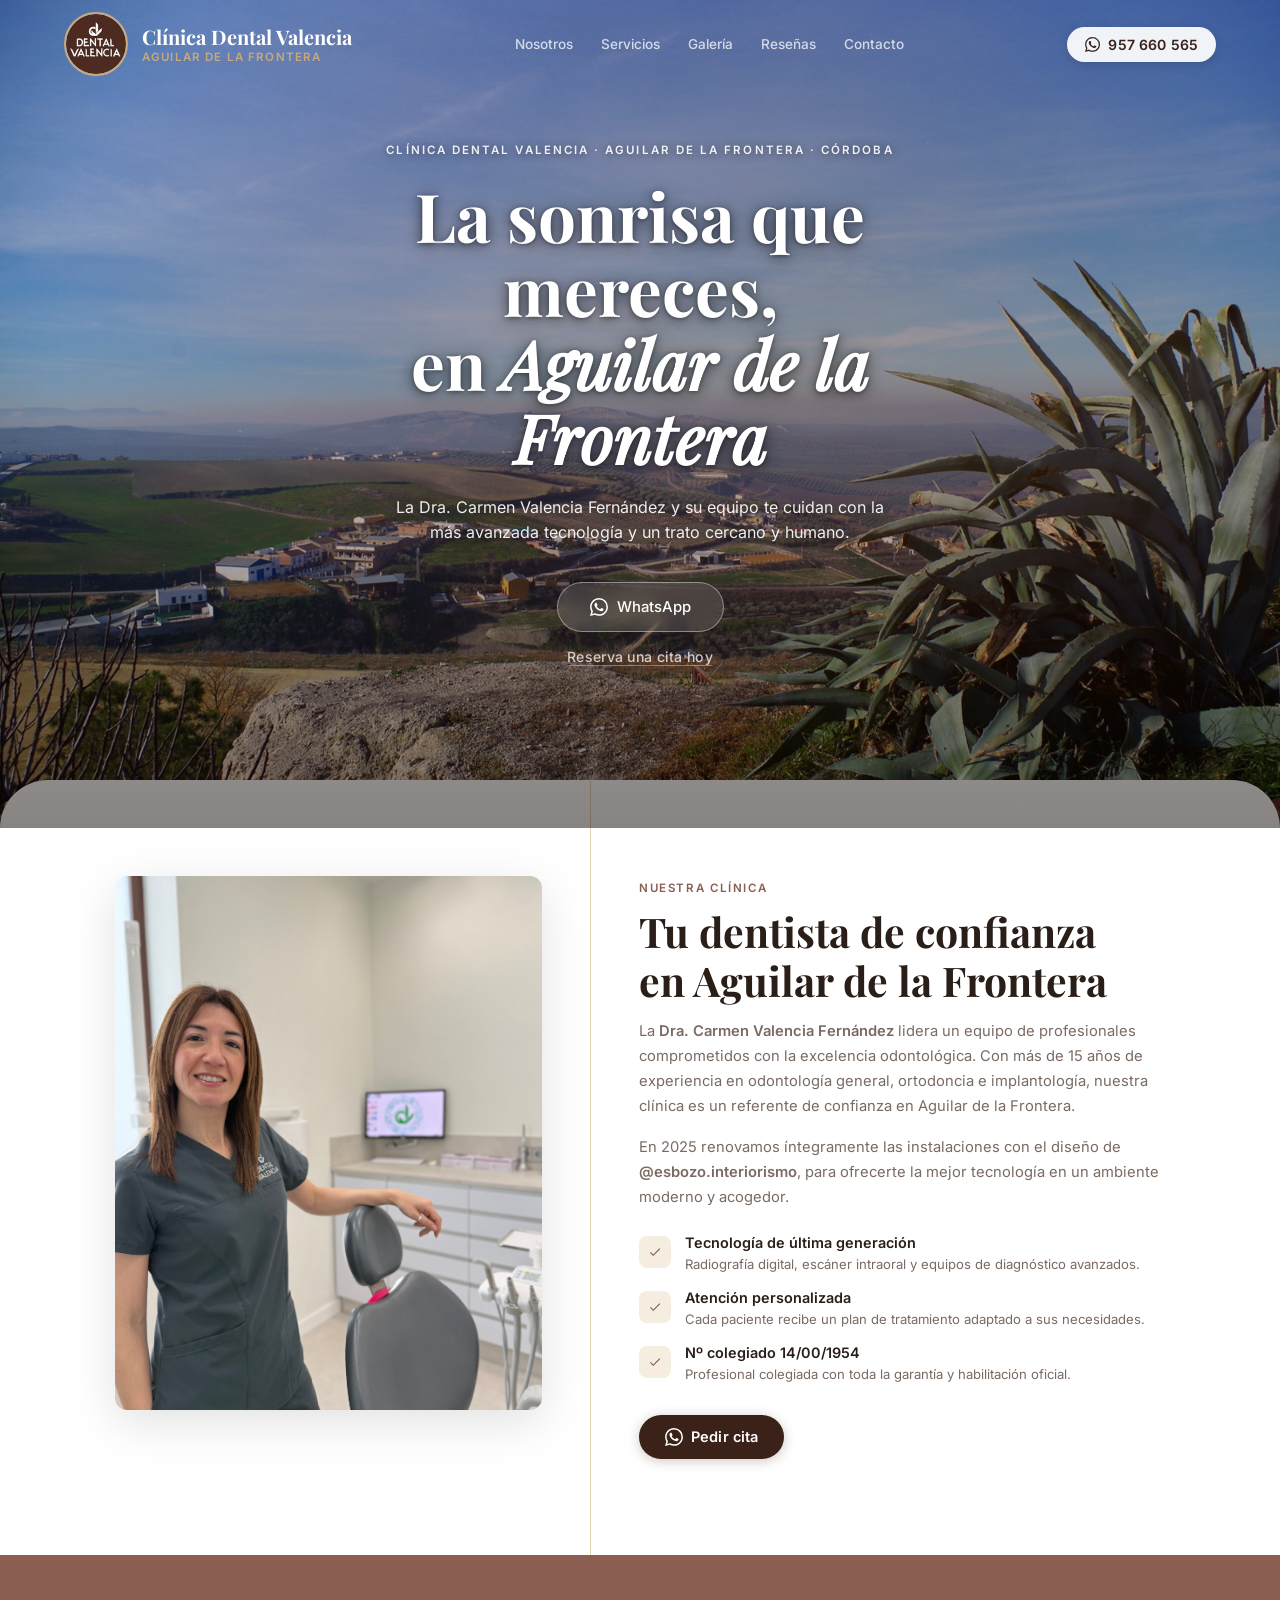
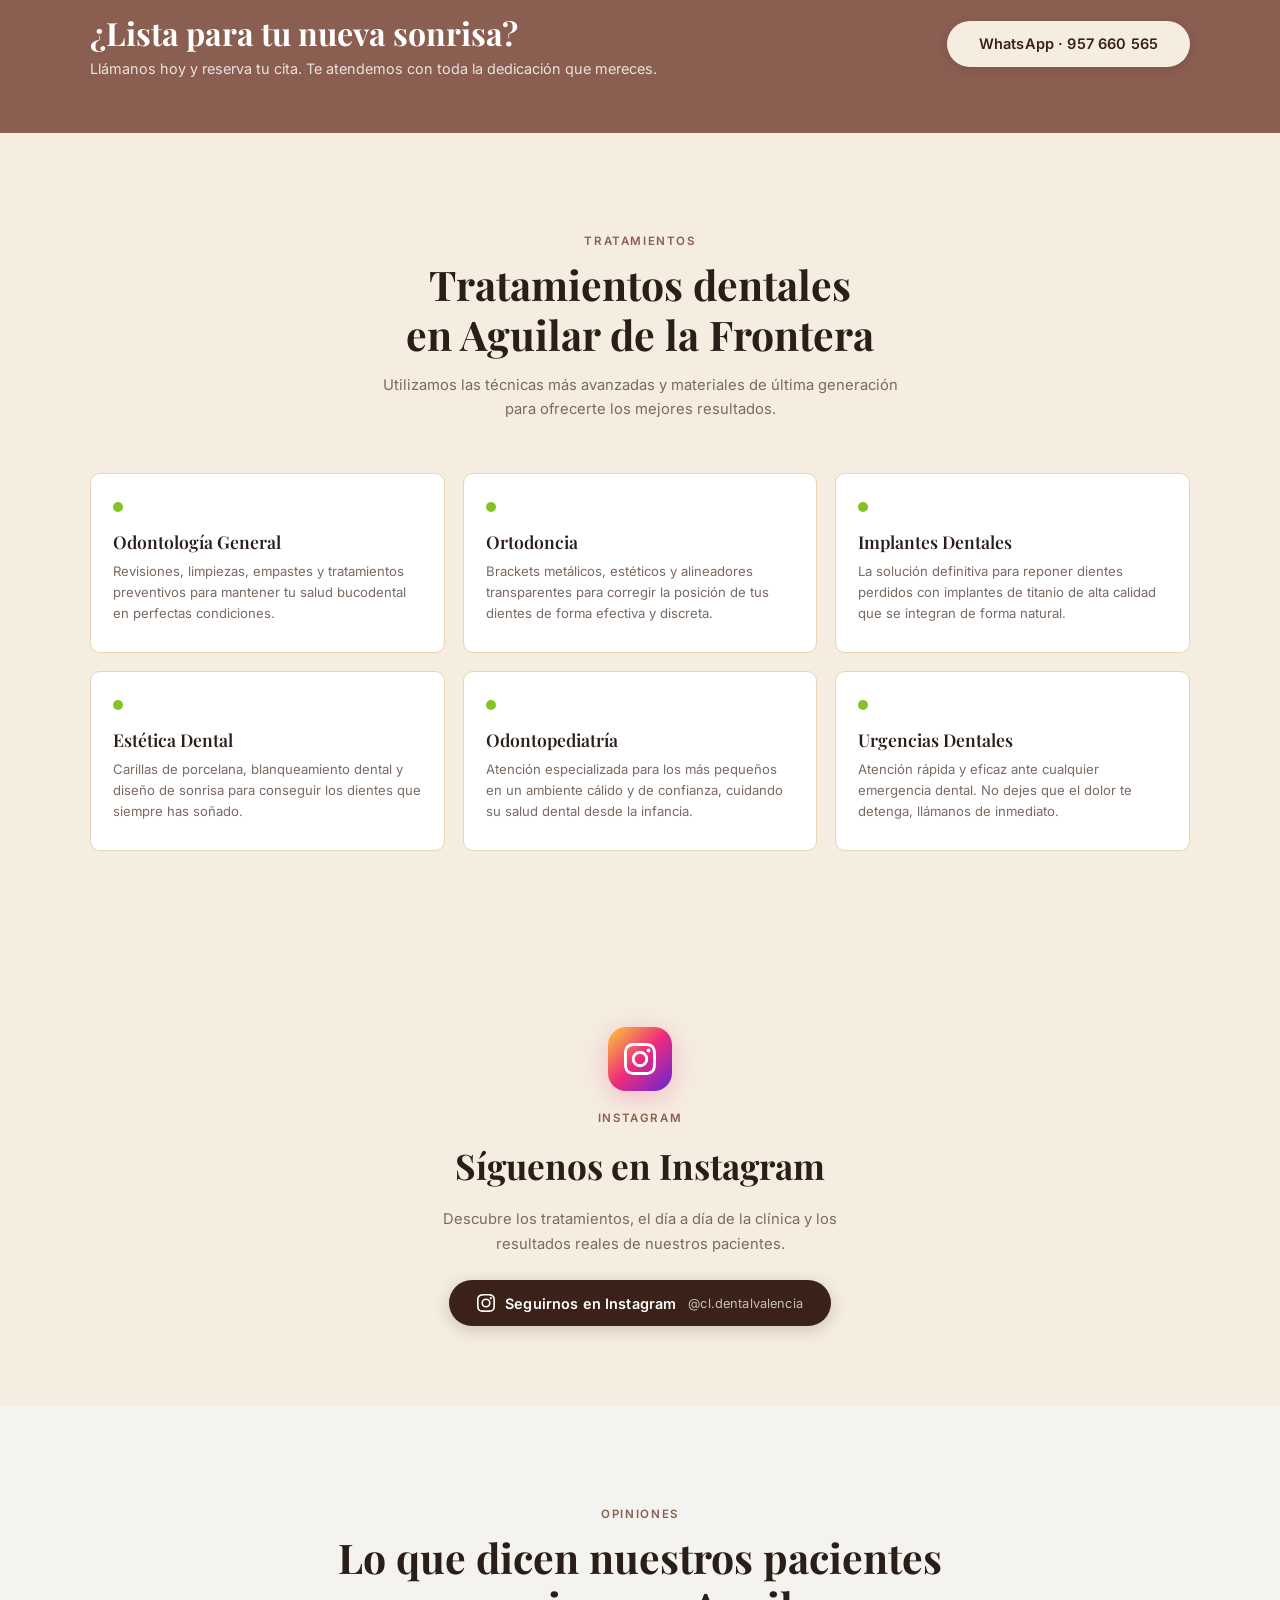
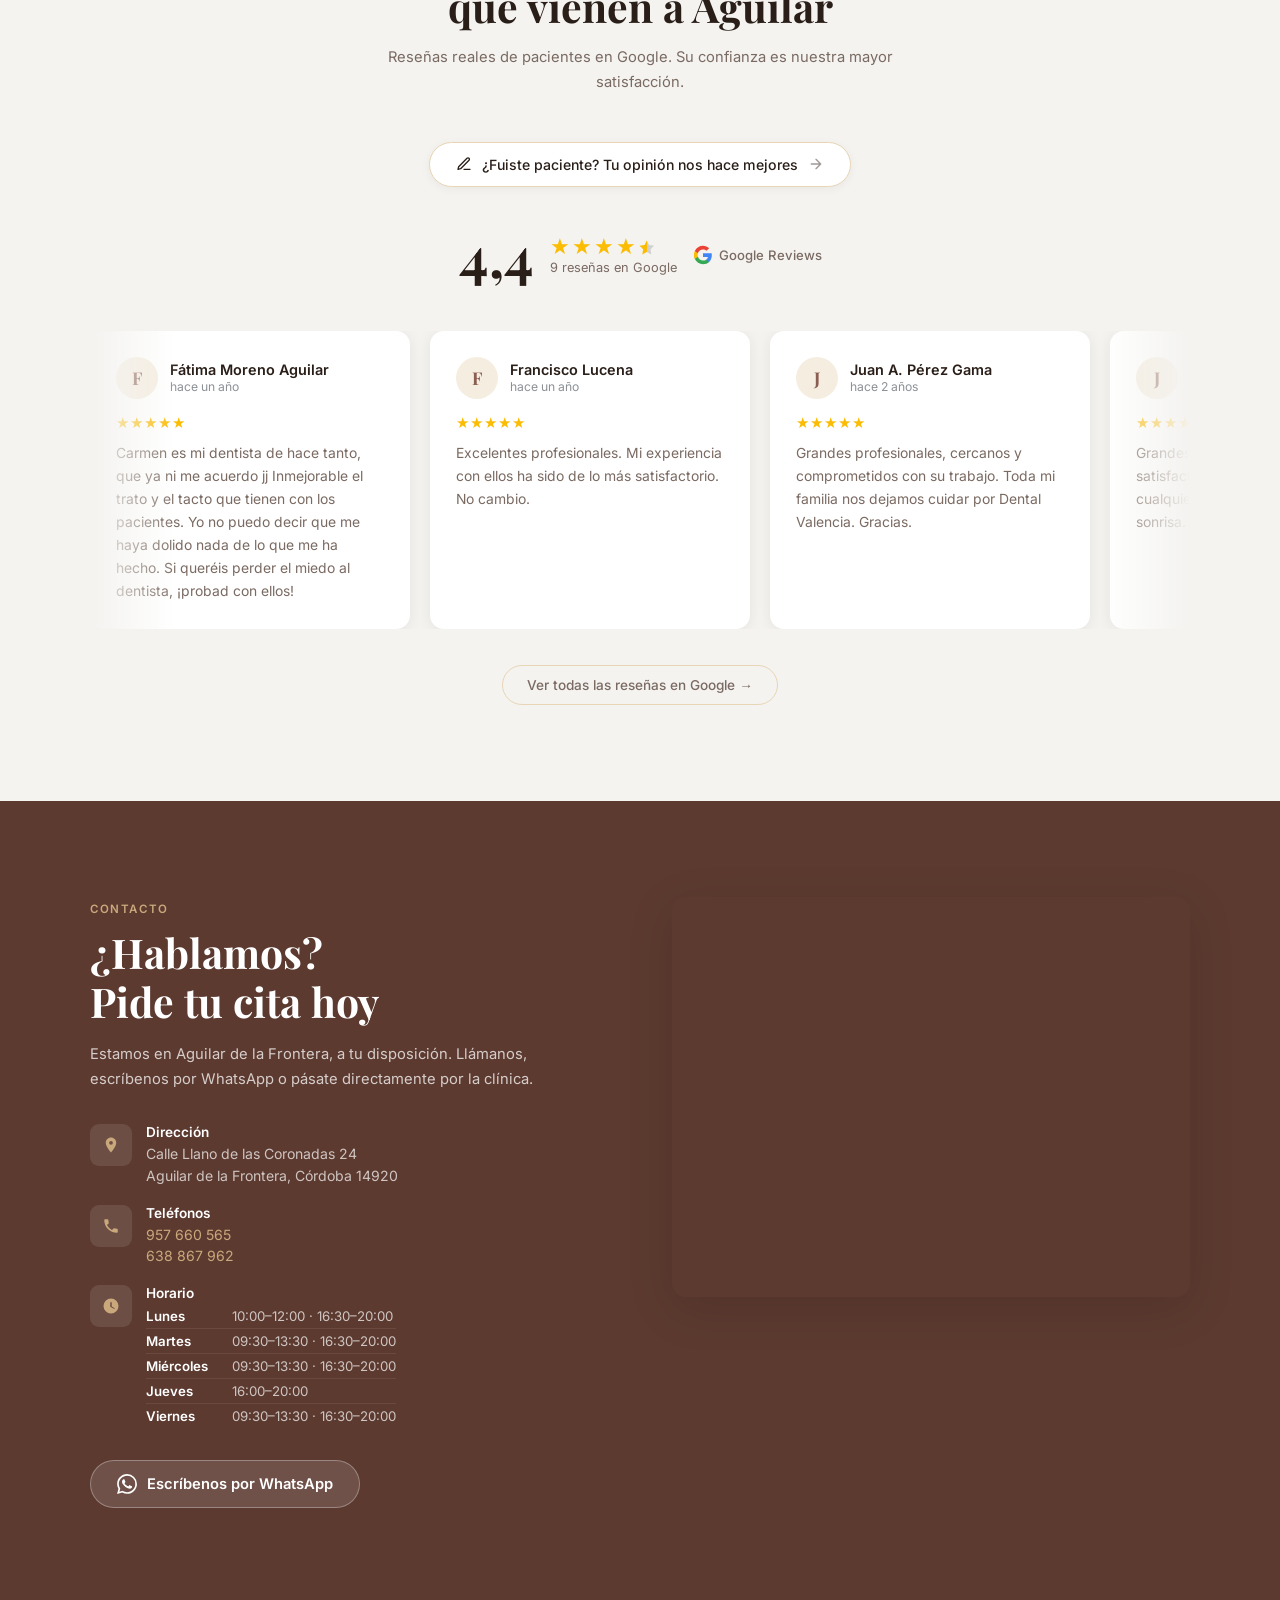
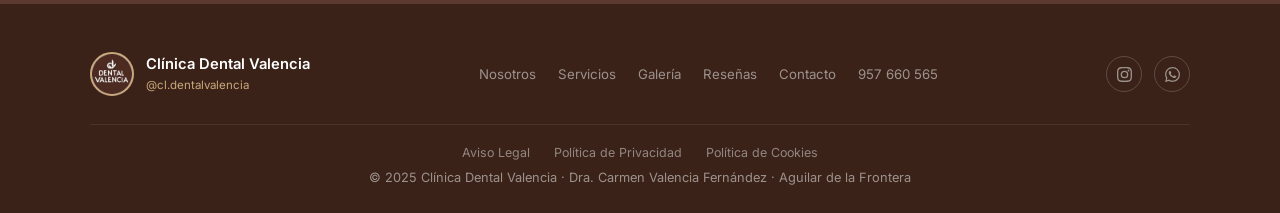
==== commit 9bdf0ea8: "SEO + privacidad: fuentes locales, OpenStreetMap, Schema.org, Open Graph, canonical, favicon, H1/H2," ====
--- a/index.html
+++ b/index.html
@@ -5,9 +5,102 @@
   <meta name="viewport" content="width=device-width, initial-scale=1.0" />
   <title>Clínica Dental Valencia · Aguilar de la Frontera</title>
   <meta name="description" content="Clínica Dental Valencia - Dra. Carmen Valencia Fernández. Odontología general, ortodoncia e implantes en Aguilar de la Frontera. Tel: 957660565" />
-  <link rel="preconnect" href="https://fonts.googleapis.com" />
-  <link rel="preconnect" href="https://fonts.gstatic.com" crossorigin />
-  <link href="https://fonts.googleapis.com/css2?family=Playfair+Display:ital,wght@0,400;0,600;0,700;1,400&family=Inter:wght@300;400;500;600&display=swap" rel="stylesheet" />
+  <meta property="og:title" content="Clínica Dental Valencia · Aguilar de la Frontera" />
+  <meta property="og:description" content="Dra. Carmen Valencia Fernández. Odontología general, ortodoncia e implantes en Aguilar de la Frontera, Córdoba." />
+  <meta property="og:image" content="https://dentalvalenciafernandez.es/assets/aguilar-hero.png" />
+  <meta property="og:type" content="website" />
+  <meta property="og:url" content="https://dentalvalenciafernandez.es" />
+  <link rel="canonical" href="https://dentalvalenciafernandez.es" />
+  <link rel="icon" href="assets/instagram/profile.jpg" />
+  <link rel="stylesheet" href="assets/fonts.css" />
+  <script type="application/ld+json">
+  {
+    "@context": "https://schema.org",
+    "@type": "Dentist",
+    "name": "Clínica Dental Valencia",
+    "description": "Clínica Dental Valencia — Dra. Carmen Valencia Fernández. Odontología general, ortodoncia e implantes en Aguilar de la Frontera, Córdoba.",
+    "url": "https://dentalvalenciafernandez.es",
+    "telephone": "+34957660565",
+    "email": "clinica@dentalvalenciafernandez.es",
+    "image": "https://dentalvalenciafernandez.es/assets/instagram/profile.jpg",
+    "logo": "https://dentalvalenciafernandez.es/assets/instagram/profile.jpg",
+    "address": {
+      "@type": "PostalAddress",
+      "streetAddress": "Calle Llano de las Coronadas 24",
+      "addressLocality": "Aguilar de la Frontera",
+      "addressRegion": "Córdoba",
+      "postalCode": "14920",
+      "addressCountry": "ES"
+    },
+    "geo": {
+      "@type": "GeoCoordinates",
+      "latitude": 37.5177,
+      "longitude": -4.6564
+    },
+    "openingHoursSpecification": [
+      {
+        "@type": "OpeningHoursSpecification",
+        "dayOfWeek": "Monday",
+        "opens": "10:00",
+        "closes": "12:00"
+      },
+      {
+        "@type": "OpeningHoursSpecification",
+        "dayOfWeek": "Monday",
+        "opens": "16:30",
+        "closes": "20:00"
+      },
+      {
+        "@type": "OpeningHoursSpecification",
+        "dayOfWeek": ["Tuesday", "Wednesday", "Friday"],
+        "opens": "09:30",
+        "closes": "13:30"
+      },
+      {
+        "@type": "OpeningHoursSpecification",
+        "dayOfWeek": ["Tuesday", "Wednesday", "Friday"],
+        "opens": "16:30",
+        "closes": "20:00"
+      },
+      {
+        "@type": "OpeningHoursSpecification",
+        "dayOfWeek": "Thursday",
+        "opens": "16:00",
+        "closes": "20:00"
+      }
+    ],
+    "sameAs": [
+      "https://www.instagram.com/cl.dentalvalencia/"
+    ],
+    "medicalSpecialty": "Dentistry",
+    "priceRange": "€€",
+    "aggregateRating": {
+      "@type": "AggregateRating",
+      "ratingValue": "4.4",
+      "bestRating": "5",
+      "worstRating": "1",
+      "ratingCount": "9"
+    },
+    "employee": {
+      "@type": "Person",
+      "name": "Carmen Valencia Fernández",
+      "jobTitle": "Odontóloga",
+      "honorificPrefix": "Dra."
+    },
+    "hasOfferCatalog": {
+      "@type": "OfferCatalog",
+      "name": "Tratamientos dentales",
+      "itemListElement": [
+        {"@type": "Offer", "itemOffered": {"@type": "MedicalProcedure", "name": "Odontología General"}},
+        {"@type": "Offer", "itemOffered": {"@type": "MedicalProcedure", "name": "Ortodoncia"}},
+        {"@type": "Offer", "itemOffered": {"@type": "MedicalProcedure", "name": "Implantes Dentales"}},
+        {"@type": "Offer", "itemOffered": {"@type": "MedicalProcedure", "name": "Estética Dental"}},
+        {"@type": "Offer", "itemOffered": {"@type": "MedicalProcedure", "name": "Odontopediatría"}},
+        {"@type": "Offer", "itemOffered": {"@type": "MedicalProcedure", "name": "Urgencias Dentales"}}
+      ]
+    }
+  }
+  </script>
   <style>
 :root {
   --blanco:        #FFFFFF;
@@ -610,7 +703,7 @@
   <div class="hero-sunset"></div>
   <div class="hero-inner">
     <p class="hero-pre">Clínica Dental Valencia · Aguilar de la Frontera · Córdoba</p>
-    <h1 class="hero-h1">La sonrisa que mereces,<br />en manos <em>expertas</em></h1>
+    <h1 class="hero-h1">La sonrisa que mereces,<br />en <em>Aguilar de la Frontera</em></h1>
     <p class="hero-sub">La Dra. Carmen Valencia Fernández y su equipo te cuidan con la más avanzada tecnología y un trato cercano y humano.</p>
     <div class="hero-btns">
       <a href="https://wa.me/34957660565" target="_blank" rel="noopener" class="btn-hero-outline">
@@ -632,7 +725,7 @@
     </div>
     <div class="about-text-col reveal">
       <span class="section-label">Nuestra clínica</span>
-      <h2 class="section-title">La Dra. Valencia<br />y su equipo</h2>
+      <h2 class="section-title">Tu dentista de confianza<br />en Aguilar de la Frontera</h2>
       <p>La <strong>Dra. Carmen Valencia Fernández</strong> lidera un equipo de profesionales comprometidos con la excelencia odontológica. Con más de 15 años de experiencia en odontología general, ortodoncia e implantología, nuestra clínica es un referente de confianza en Aguilar de la Frontera.</p>
       <p>En 2025 renovamos íntegramente las instalaciones con el diseño de <strong>@esbozo.interiorismo</strong>, para ofrecerte la mejor tecnología en un ambiente moderno y acogedor.</p>
       <div class="about-features">
@@ -688,7 +781,7 @@
   <div class="max-w">
     <div class="services-head">
       <span class="section-label">Tratamientos</span>
-      <h2 class="section-title">Todo lo que necesita<br />tu boca en un solo lugar</h2>
+      <h2 class="section-title">Tratamientos dentales<br />en Aguilar de la Frontera</h2>
       <p class="section-sub">Utilizamos las técnicas más avanzadas y materiales de última generación para ofrecerte los mejores resultados.</p>
     </div>
     <div class="services-grid">
@@ -748,7 +841,7 @@
   <div class="max-w">
     <div class="resenas-head reveal">
       <span class="section-label">Opiniones</span>
-      <h2 class="section-title">Lo que dicen nuestros pacientes</h2>
+      <h2 class="section-title">Lo que dicen nuestros pacientes<br />que vienen a Aguilar</h2>
       <p class="section-sub">Reseñas reales de pacientes en Google. Su confianza es nuestra mayor satisfacción.</p>
     </div>
     <div class="resena-invite reveal">
@@ -951,9 +1044,8 @@
     </div>
     <div class="contact-map">
       <iframe
-        src="https://maps.google.com/maps?q=Calle+Llano+de+las+Coronadas+24+Aguilar+de+la+Frontera&output=embed&z=16"
-        allowfullscreen loading="lazy"
-        referrerpolicy="no-referrer-when-downgrade"
+        src="https://www.openstreetmap.org/export/embed.html?bbox=-4.665%2C37.514%2C-4.648%2C37.521&layer=mapnik&marker=37.5177%2C-4.6564"
+        loading="lazy"
         title="Localización Clínica Dental Valencia"
       ></iframe>
     </div>
--- a/assets/fonts.css
+++ b/assets/fonts.css
@@ -0,0 +1,65 @@
+/* ── Fuentes autoalojadas — sin conexión a servidores externos ── */
+
+/* Inter variable — cubre pesos 300–600 con un solo archivo por subconjunto */
+@font-face {
+  font-family: 'Inter';
+  font-style: normal;
+  font-weight: 300 600;
+  font-display: swap;
+  src: url('fonts/inter-latin-ext.woff2') format('woff2');
+  unicode-range: U+0100-02BA, U+02BD-02C5, U+02C7-02CC, U+02CE-02D7, U+02DD-02FF,
+                 U+0304, U+0308, U+0329, U+1D00-1DBF, U+1E00-1E9F, U+1EF2-1EFF,
+                 U+2020, U+20A0-20AB, U+20AD-20C0, U+2113, U+2C60-2C7F, U+A720-A7FF;
+}
+@font-face {
+  font-family: 'Inter';
+  font-style: normal;
+  font-weight: 300 600;
+  font-display: swap;
+  src: url('fonts/inter-latin.woff2') format('woff2');
+  unicode-range: U+0000-00FF, U+0131, U+0152-0153, U+02BB-02BC, U+02C6, U+02DA,
+                 U+02DC, U+0304, U+0308, U+0329, U+2000-206F, U+20AC, U+2122,
+                 U+2191, U+2193, U+2212, U+2215, U+FEFF, U+FFFD;
+}
+
+/* Playfair Display — pesos 400/600/700 normales + itálica 400 */
+@font-face {
+  font-family: 'Playfair Display';
+  font-style: normal;
+  font-weight: 400 700;
+  font-display: swap;
+  src: url('fonts/playfair-normal-latin-ext.woff2') format('woff2');
+  unicode-range: U+0100-02BA, U+02BD-02C5, U+02C7-02CC, U+02CE-02D7, U+02DD-02FF,
+                 U+0304, U+0308, U+0329, U+1D00-1DBF, U+1E00-1E9F, U+1EF2-1EFF,
+                 U+2020, U+20A0-20AB, U+20AD-20C0, U+2113, U+2C60-2C7F, U+A720-A7FF;
+}
+@font-face {
+  font-family: 'Playfair Display';
+  font-style: normal;
+  font-weight: 400 700;
+  font-display: swap;
+  src: url('fonts/playfair-normal-latin.woff2') format('woff2');
+  unicode-range: U+0000-00FF, U+0131, U+0152-0153, U+02BB-02BC, U+02C6, U+02DA,
+                 U+02DC, U+0304, U+0308, U+0329, U+2000-206F, U+20AC, U+2122,
+                 U+2191, U+2193, U+2212, U+2215, U+FEFF, U+FFFD;
+}
+@font-face {
+  font-family: 'Playfair Display';
+  font-style: italic;
+  font-weight: 400;
+  font-display: swap;
+  src: url('fonts/playfair-italic-latin-ext.woff2') format('woff2');
+  unicode-range: U+0100-02BA, U+02BD-02C5, U+02C7-02CC, U+02CE-02D7, U+02DD-02FF,
+                 U+0304, U+0308, U+0329, U+1D00-1DBF, U+1E00-1E9F, U+1EF2-1EFF,
+                 U+2020, U+20A0-20AB, U+20AD-20C0, U+2113, U+2C60-2C7F, U+A720-A7FF;
+}
+@font-face {
+  font-family: 'Playfair Display';
+  font-style: italic;
+  font-weight: 400;
+  font-display: swap;
+  src: url('fonts/playfair-italic-latin.woff2') format('woff2');
+  unicode-range: U+0000-00FF, U+0131, U+0152-0153, U+02BB-02BC, U+02C6, U+02DA,
+                 U+02DC, U+0304, U+0308, U+0329, U+2000-206F, U+20AC, U+2122,
+                 U+2191, U+2193, U+2212, U+2215, U+FEFF, U+FFFD;
+}
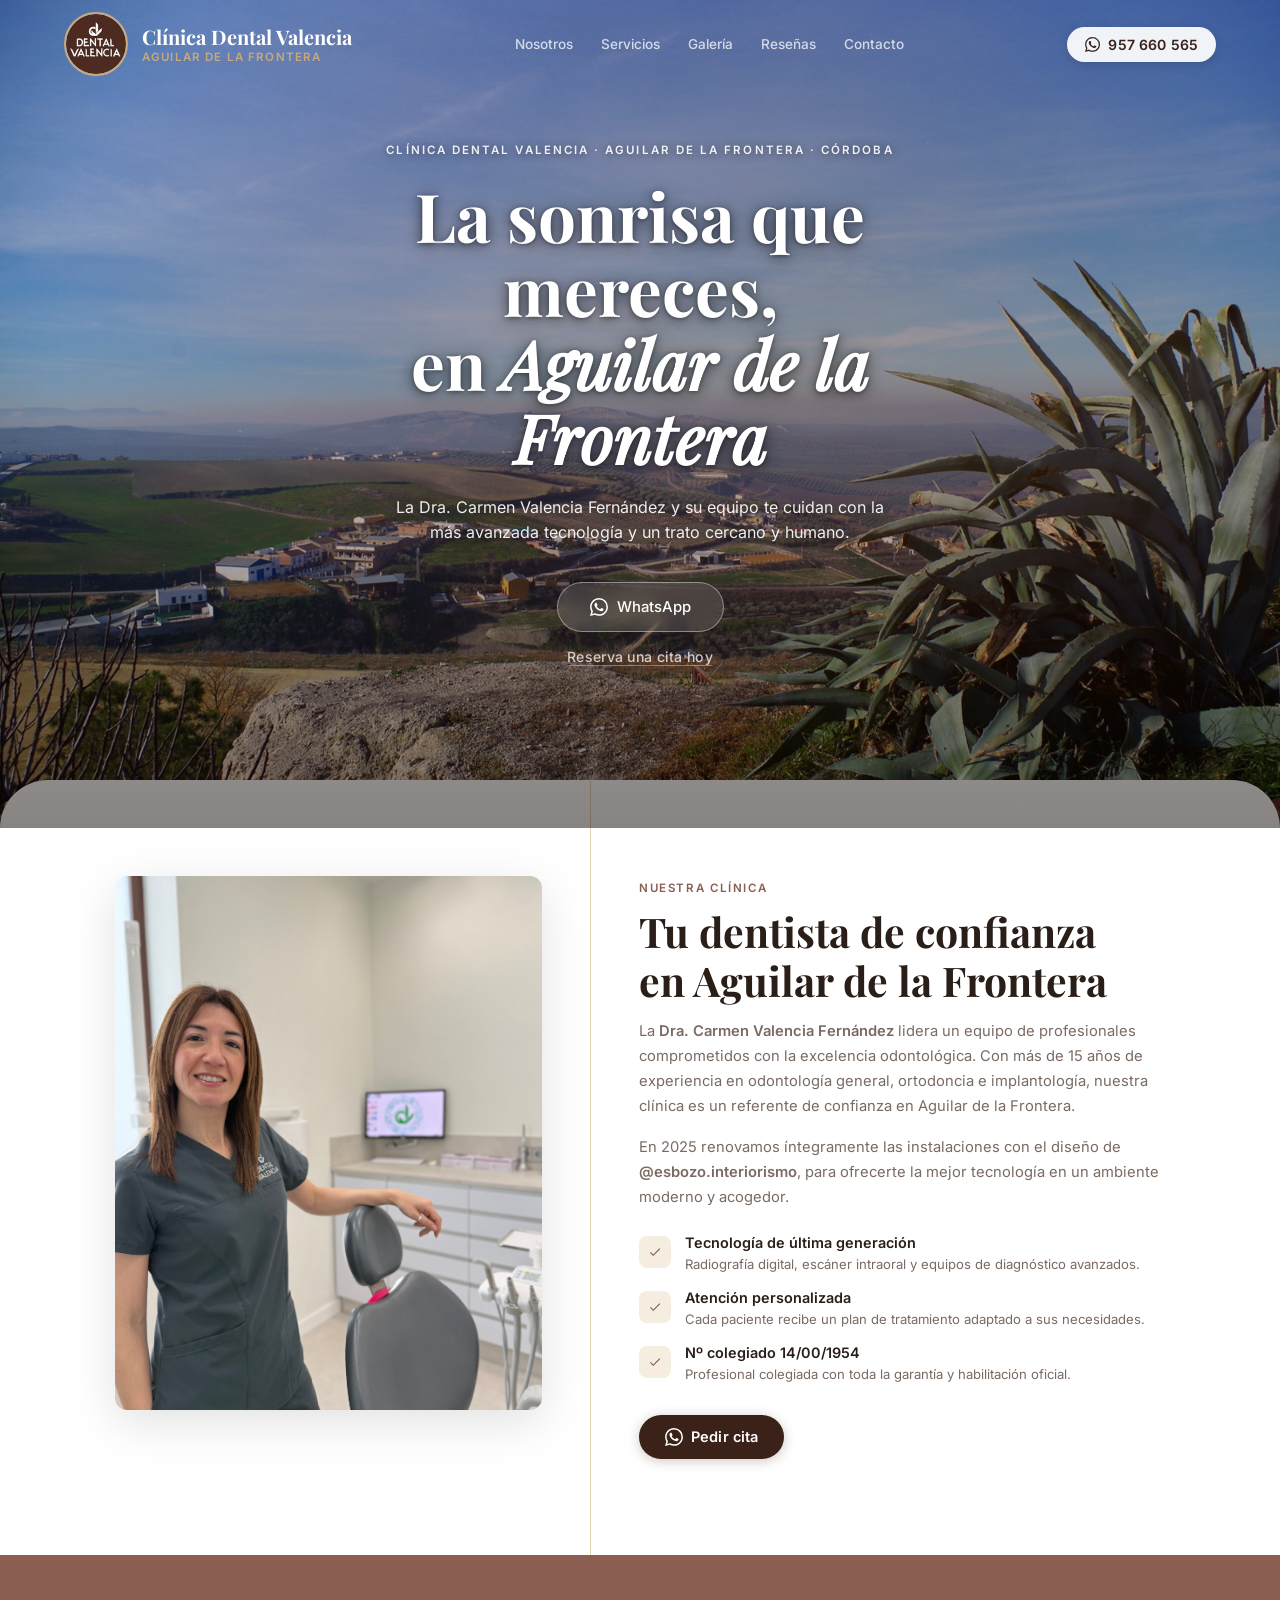
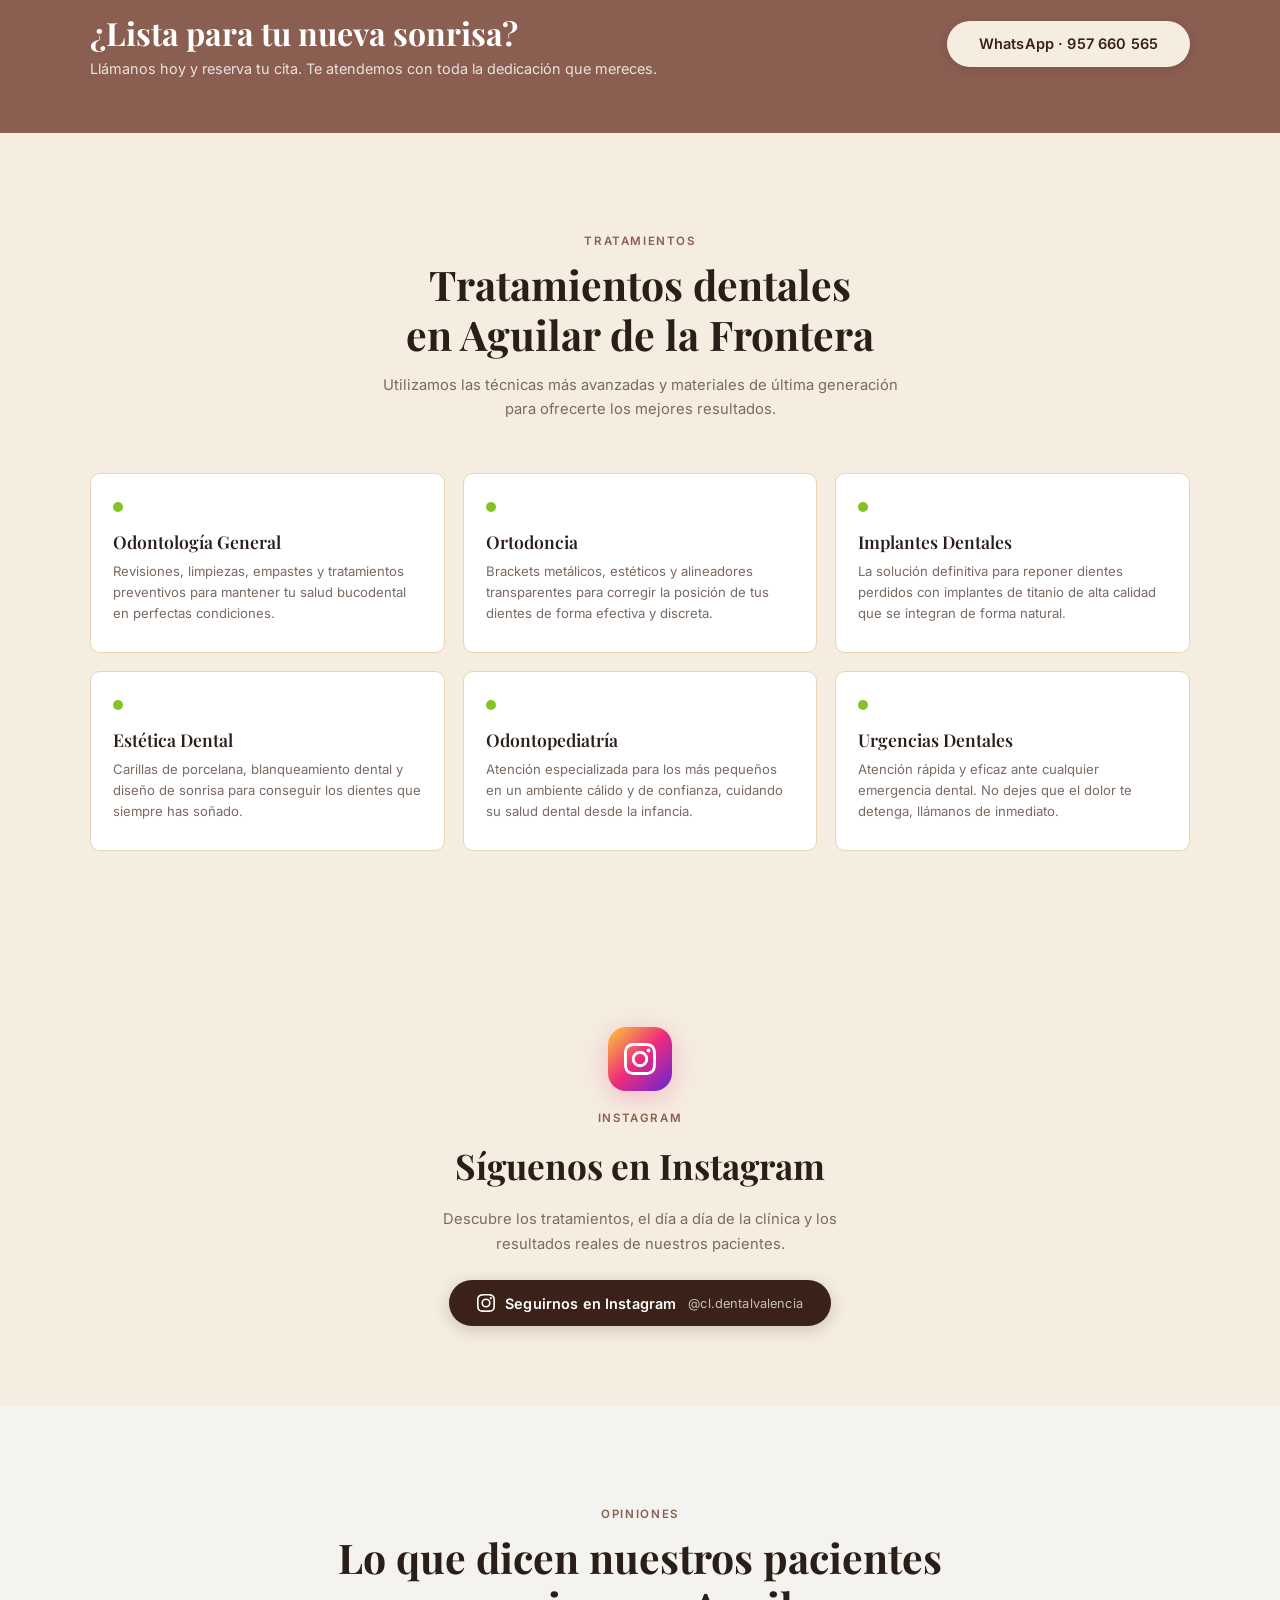
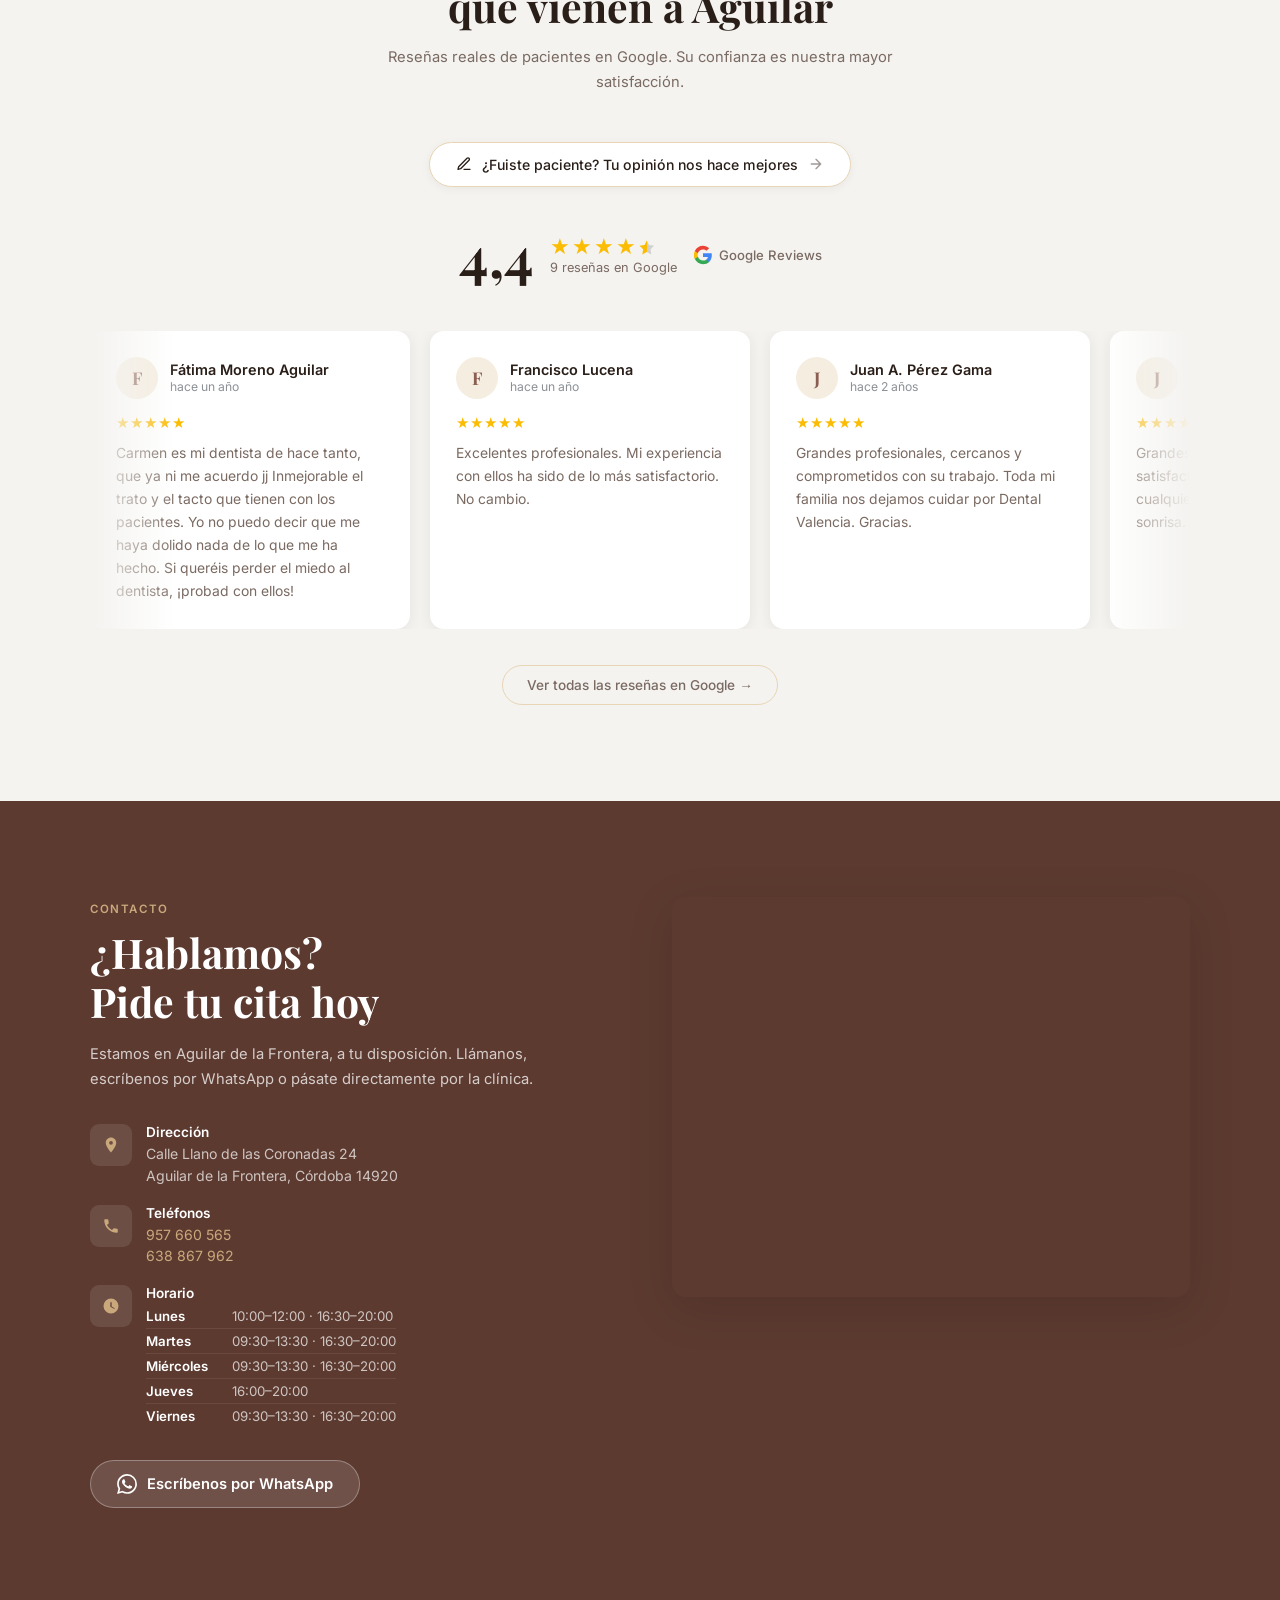
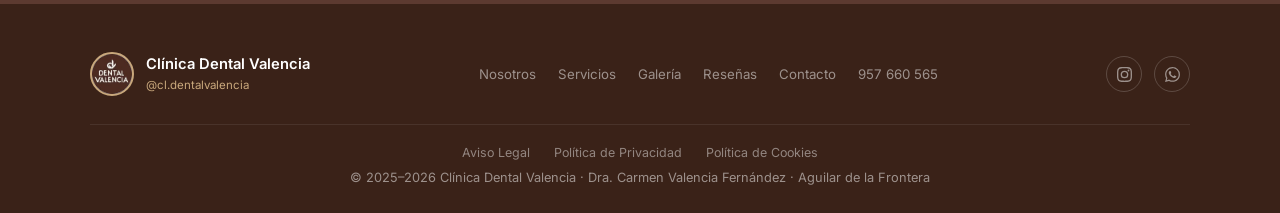
==== commit 6213d7f8: "Actualizar copyright a 2025-2026 en las cuatro páginas Co-Authored-By: Claude Sonnet 4.6 <noreply@an" ====
--- a/index.html
+++ b/index.html
@@ -1087,7 +1087,7 @@
     <a href="cookies.html">Política de Cookies</a>
   </div>
   <div class="footer-bottom">
-    © 2025 Clínica Dental Valencia · Dra. Carmen Valencia Fernández · Aguilar de la Frontera
+    © 2025–2026 Clínica Dental Valencia · Dra. Carmen Valencia Fernández · Aguilar de la Frontera
   </div>
 </footer>
 
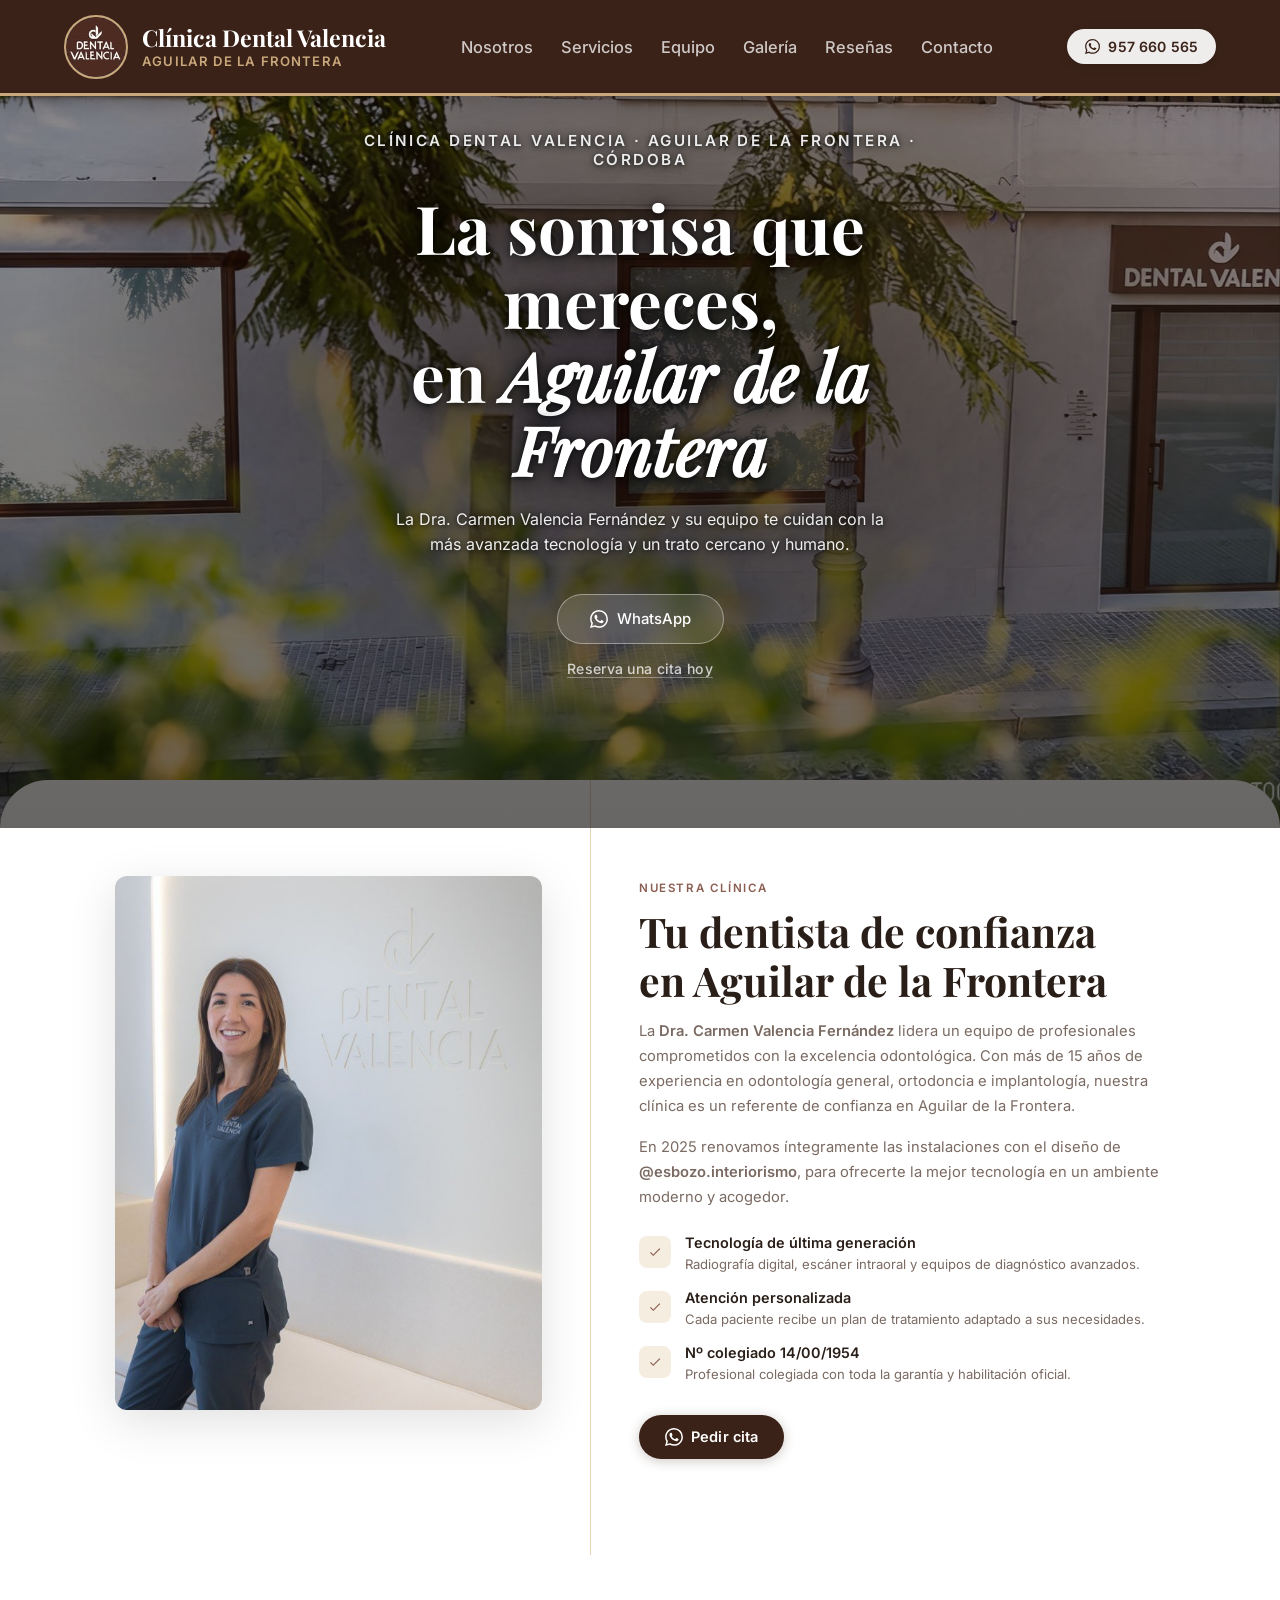
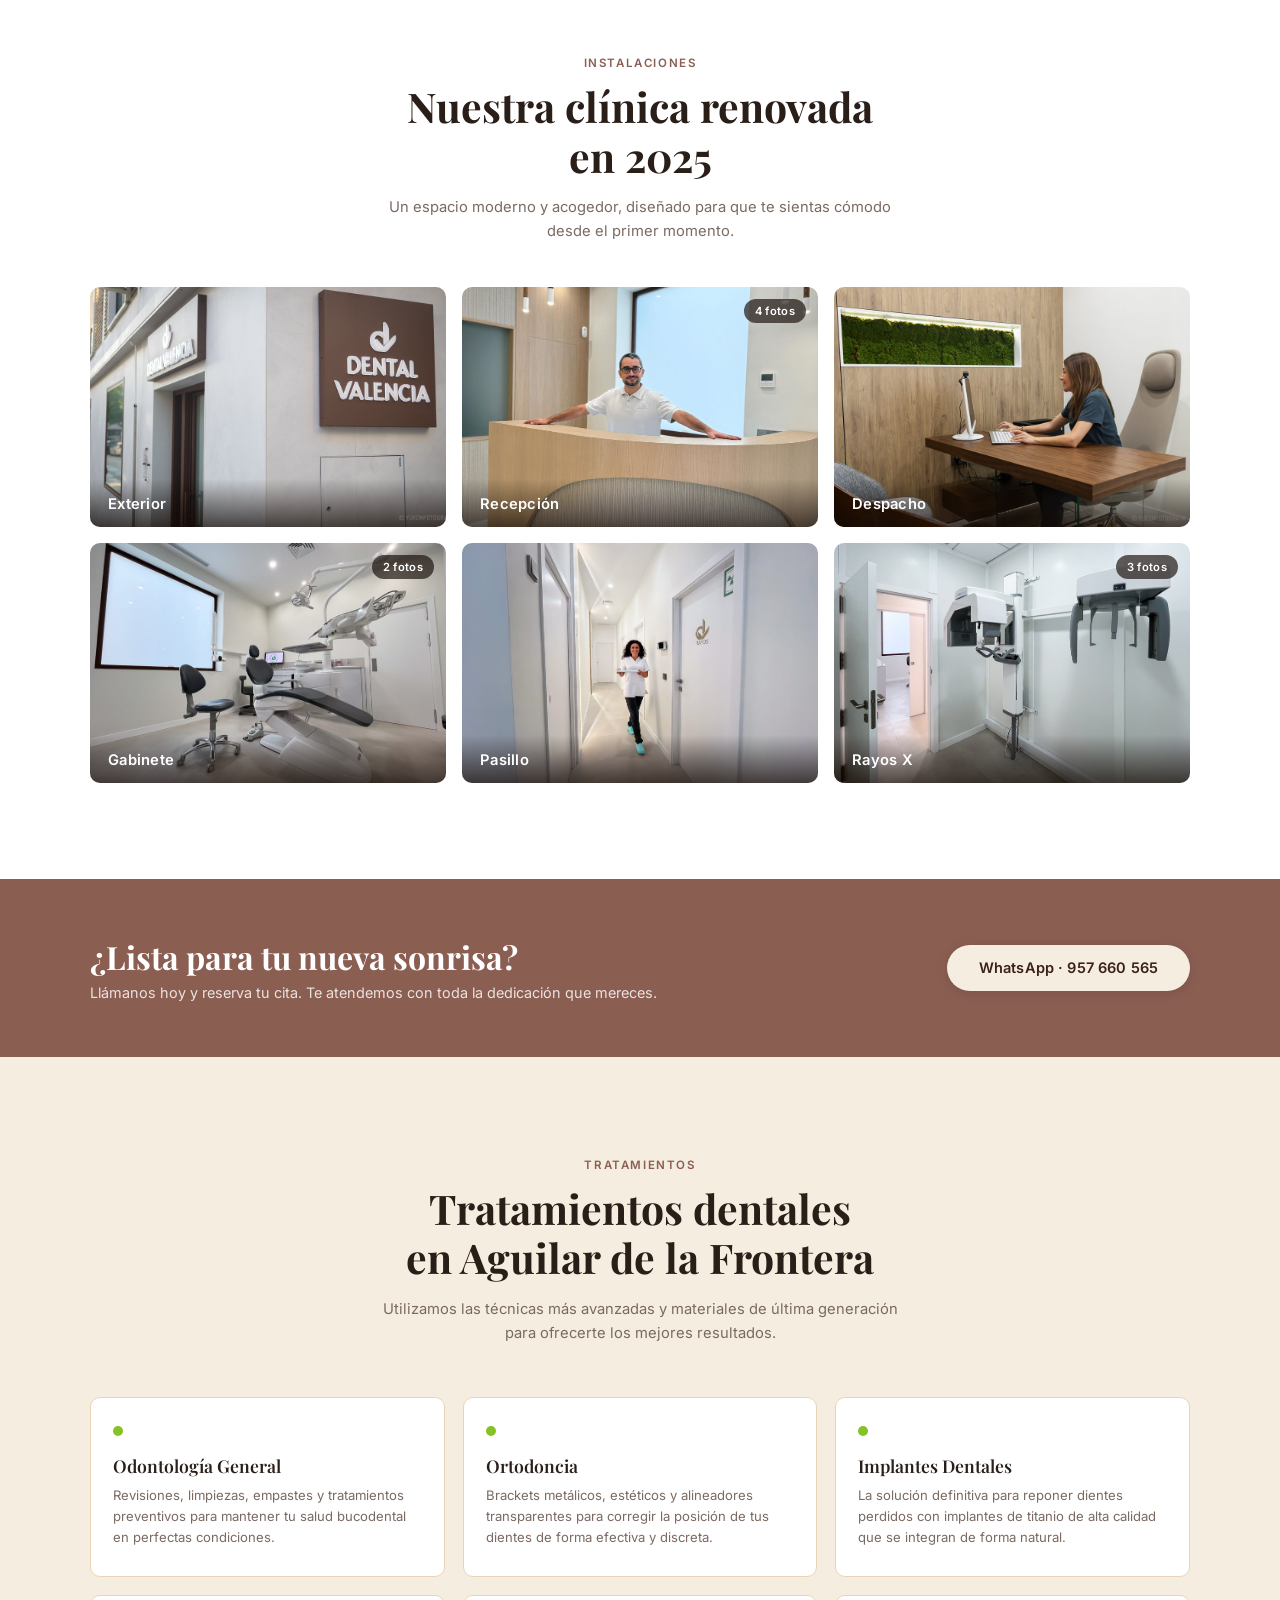
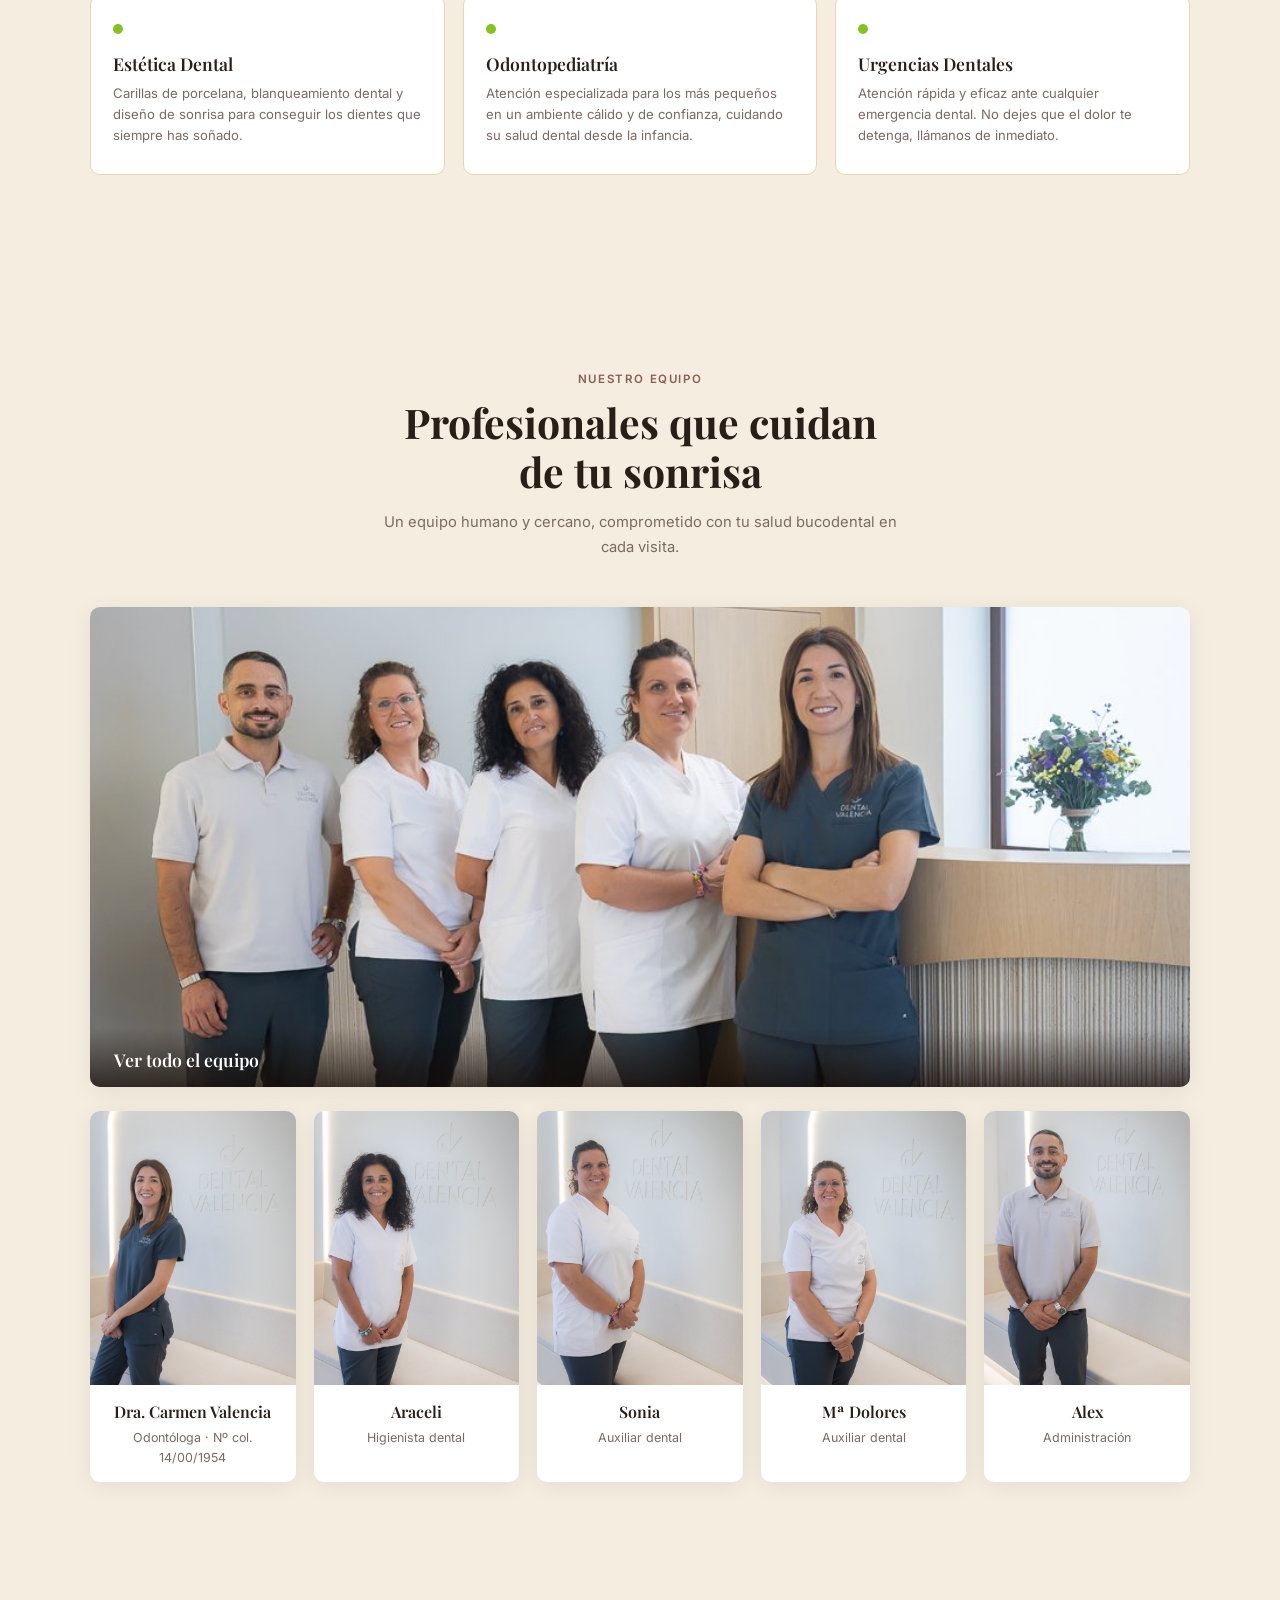
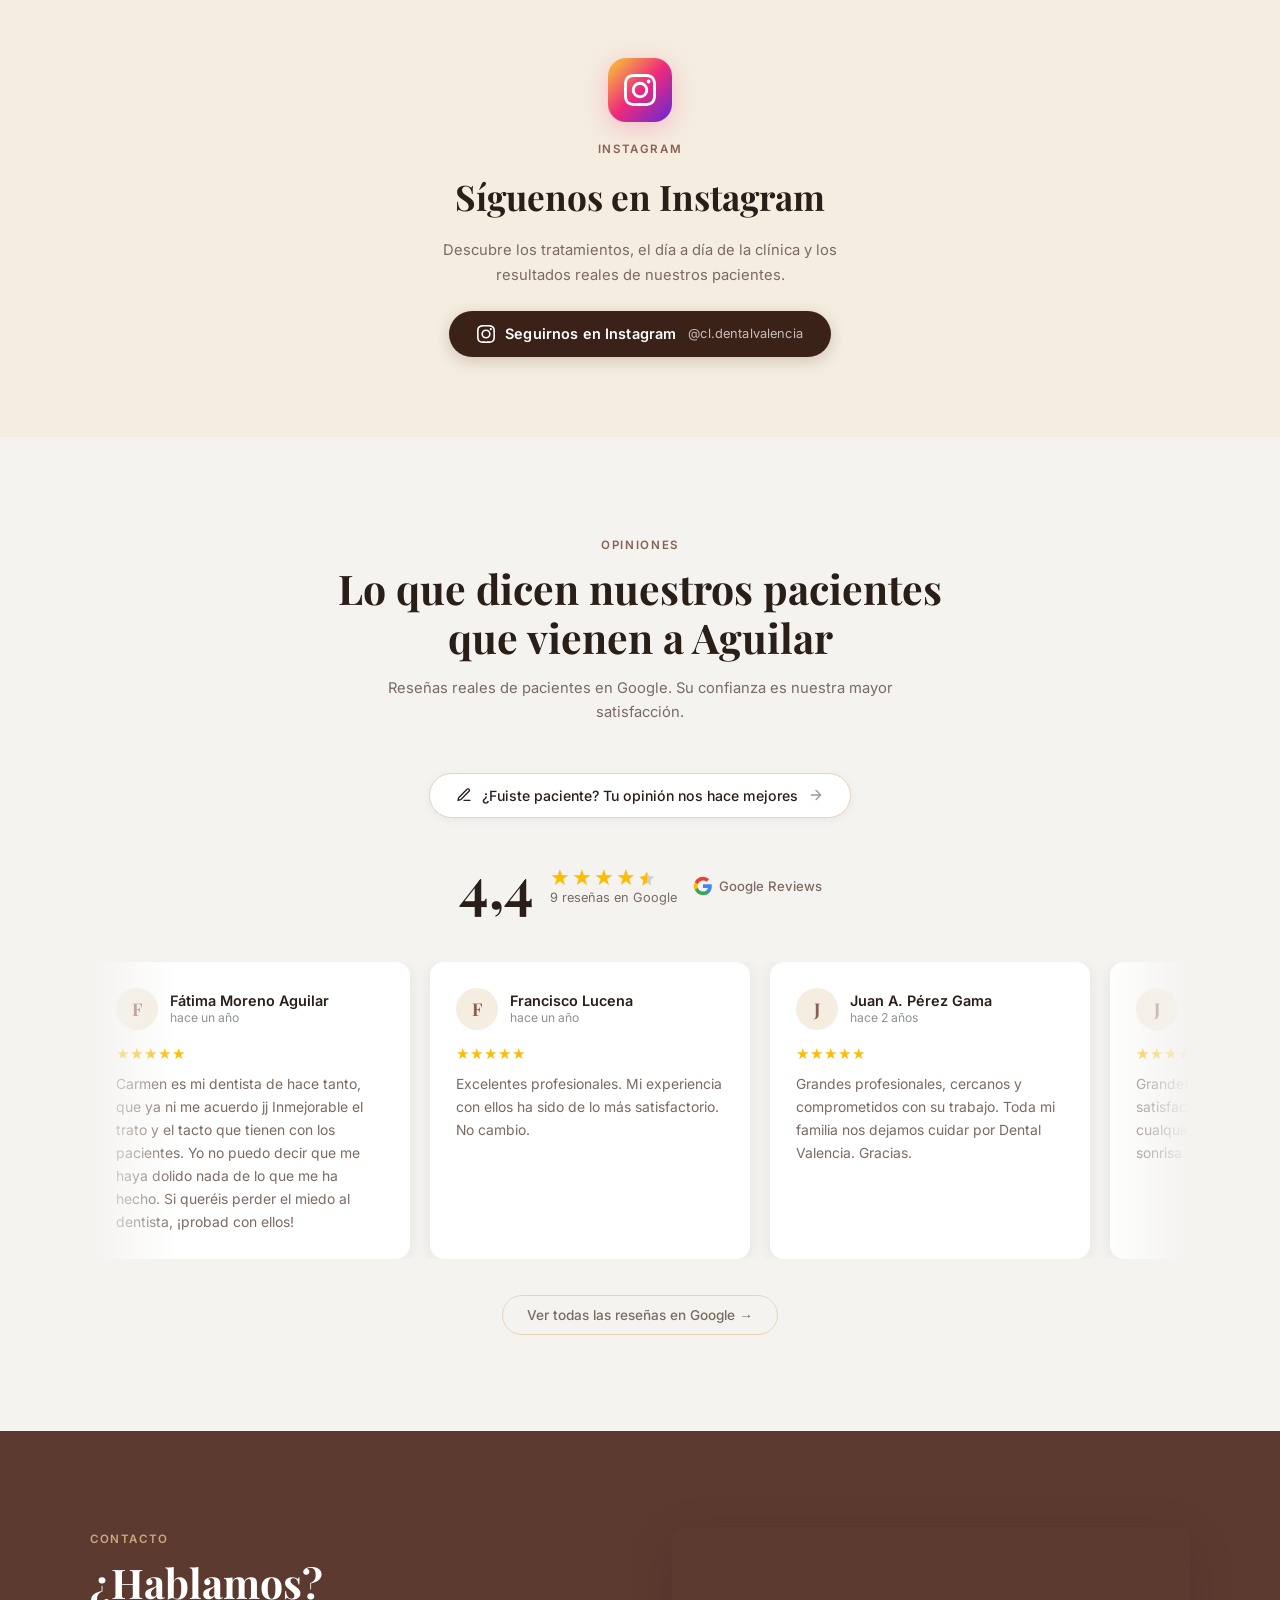
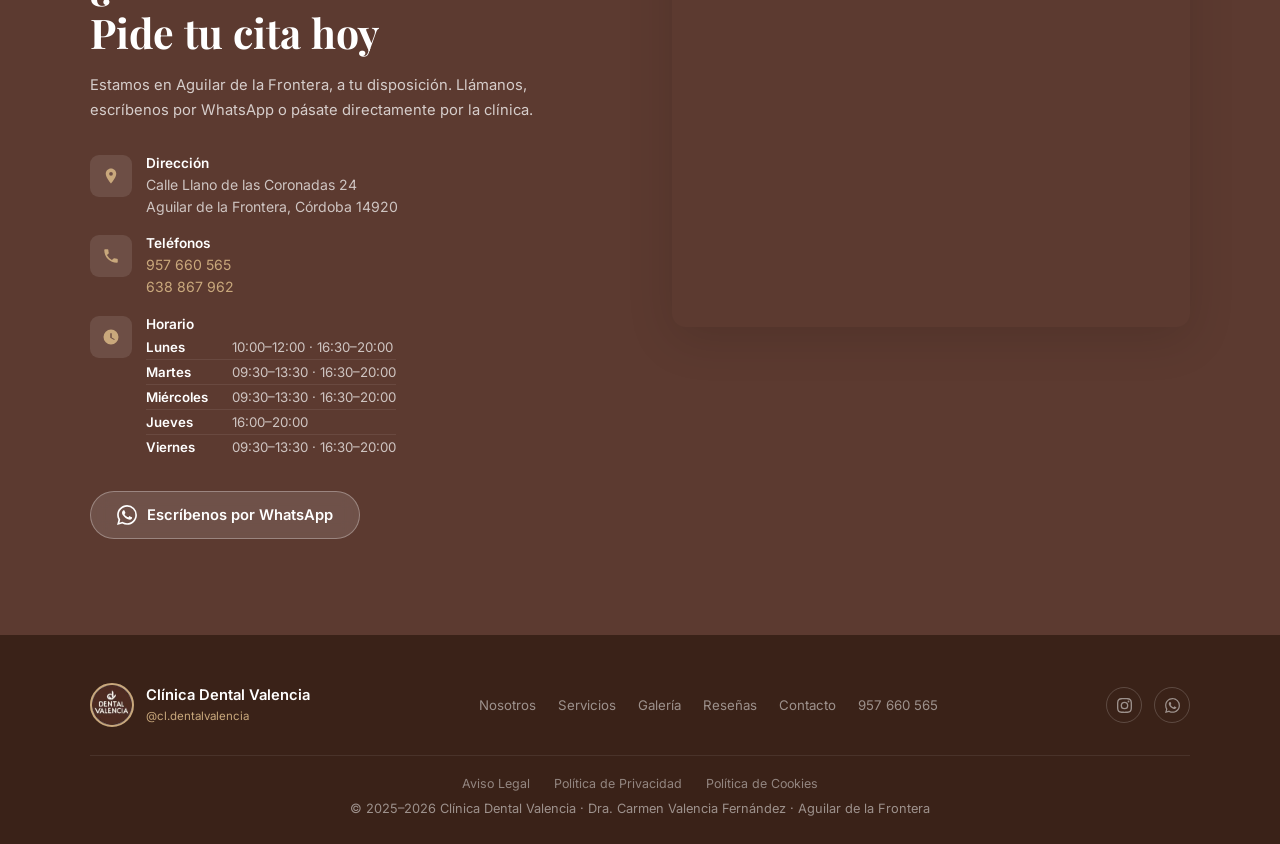
==== commit 3817c3f5: "Renovar galería con fotos profesionales de la clínica Añade fotos reales de instalaciones (recepción" ====
--- a/index.html
+++ b/index.html
@@ -7,9 +7,16 @@
   <meta name="description" content="Clínica Dental Valencia - Dra. Carmen Valencia Fernández. Odontología general, ortodoncia e implantes en Aguilar de la Frontera. Tel: 957660565" />
   <meta property="og:title" content="Clínica Dental Valencia · Aguilar de la Frontera" />
   <meta property="og:description" content="Dra. Carmen Valencia Fernández. Odontología general, ortodoncia e implantes en Aguilar de la Frontera, Córdoba." />
-  <meta property="og:image" content="https://dentalvalenciafernandez.es/assets/aguilar-hero.png" />
+  <meta property="og:image" content="https://dentalvalenciafernandez.es/assets/og-image.jpg" />
+  <meta property="og:image:width" content="1200" />
+  <meta property="og:image:height" content="630" />
   <meta property="og:type" content="website" />
   <meta property="og:url" content="https://dentalvalenciafernandez.es" />
+  <meta property="og:locale" content="es_ES" />
+  <meta name="twitter:card" content="summary_large_image" />
+  <meta name="twitter:title" content="Clínica Dental Valencia · Aguilar de la Frontera" />
+  <meta name="twitter:description" content="Dra. Carmen Valencia Fernández. Odontología general, ortodoncia e implantes en Aguilar de la Frontera, Córdoba." />
+  <meta name="twitter:image" content="https://dentalvalenciafernandez.es/assets/og-image.jpg" />
   <link rel="canonical" href="https://dentalvalenciafernandez.es" />
   <link rel="icon" href="assets/instagram/profile.jpg" />
   <link rel="stylesheet" href="assets/fonts.css" />
@@ -137,12 +144,13 @@
 nav {
   position: fixed; top: 0; left: 0; right: 0; z-index: 100;
   display: flex; align-items: center; justify-content: space-between;
-  padding: 0 5%; height: 88px;
-  background: transparent;
-  transition: background .35s ease, box-shadow .35s ease;
+  padding: 0 5%; height: 96px;
+  background: var(--acero-oscuro);
+  border-bottom: 3px solid var(--arena);
+  box-shadow: 0 2px 24px rgba(0,0,0,0.25);
+  transition: box-shadow .35s ease;
 }
 nav.scrolled {
-  background: var(--acero-oscuro);
   box-shadow: 0 2px 24px rgba(0,0,0,0.35);
 }
 .nav-logo { display: flex; align-items: center; gap: 14px; }
@@ -155,15 +163,15 @@
 .nav-brand { display: flex; flex-direction: column; line-height: 1.3; }
 .nav-brand span:first-child {
   font-family: 'Playfair Display', serif;
-  font-size: 1.25rem; font-weight: 700; color: var(--blanco);
+  font-size: 1.45rem; font-weight: 700; color: var(--blanco);
 }
 .nav-brand span:last-child {
-  font-size: 0.72rem; color: var(--arena);
-  font-weight: 600; letter-spacing: 0.1em; text-transform: uppercase;
+  font-size: 0.82rem; color: var(--arena);
+  font-weight: 600; letter-spacing: 0.09em; text-transform: uppercase;
 }
 .nav-links { display: flex; gap: 28px; align-items: center; }
 .nav-links a {
-  font-size: 0.85rem; color: rgba(255,255,255,0.75);
+  font-size: 1.02rem; color: rgba(255,255,255,0.75);
   font-weight: 500; transition: color .2s;
 }
 .nav-links a:hover { color: var(--arena); }
@@ -210,8 +218,8 @@
 }
 #hero .hero-bg {
   position: absolute; inset: 0;
-  background-image: url('assets/aguilar-hero.jpg');
-  background-size: cover; background-position: center 42%;
+  background-image: url('assets/hero-fachada.jpg');
+  background-size: cover; background-position: center 38%;
   animation: kenburns 30s ease-in-out infinite;
   will-change: transform;
 }
@@ -227,9 +235,18 @@
   content: '';
   position: absolute; inset: 0;
   background: linear-gradient(to bottom,
-    rgba(20,10,5,0.15) 0%,
-    rgba(15,8,4,0.28) 55%,
-    rgba(15,8,4,0.50) 100%);
+    rgba(10,8,6,0.42) 0%,
+    rgba(10,8,6,0.50) 45%,
+    rgba(10,8,6,0.62) 100%);
+  z-index: 2;
+}
+#hero::after {
+  content: '';
+  position: absolute; inset: 0;
+  background: radial-gradient(ellipse 60% 55% at 50% 42%,
+    rgba(0,0,0,0.38) 0%,
+    rgba(0,0,0,0.16) 55%,
+    transparent 80%);
   z-index: 2;
 }
 .hero-inner {
@@ -239,21 +256,21 @@
   max-width: 780px;
 }
 .hero-pre {
-  font-size: 0.72rem; font-weight: 700; letter-spacing: 0.18em;
+  font-size: 0.95rem; font-weight: 700; letter-spacing: 0.16em;
   text-transform: uppercase; color: rgba(255,255,255,0.90);
   margin-bottom: 22px;
-  text-shadow: 0 1px 8px rgba(0,0,0,0.55);
+  text-shadow: 0 1px 10px rgba(0,0,0,0.7), 0 1px 4px rgba(0,0,0,0.6);
 }
 .hero-h1 {
   font-family: 'Playfair Display', serif;
   font-size: clamp(2.6rem, 5.5vw, 4.2rem);
   font-weight: 700; line-height: 1.1; color: var(--blanco); margin-bottom: 20px;
-  text-shadow: 0 2px 16px rgba(0,0,0,0.60), 0 1px 4px rgba(0,0,0,0.40);
+  text-shadow: 0 2px 20px rgba(0,0,0,0.75), 0 1px 6px rgba(0,0,0,0.65), 0 4px 30px rgba(0,0,0,0.5);
 }
 .hero-sub {
   font-size: 1rem; color: rgba(255,255,255,0.92);
   line-height: 1.6; margin-bottom: 36px; max-width: 520px;
-  text-shadow: 0 1px 8px rgba(0,0,0,0.55);
+  text-shadow: 0 1px 10px rgba(0,0,0,0.7), 0 1px 4px rgba(0,0,0,0.6);
 }
 .hero-btns { display: flex; gap: 14px; flex-wrap: wrap; justify-content: center; }
 
@@ -420,8 +437,121 @@
 .service-card h3 { font-family: 'Playfair Display', serif; font-size: 1.1rem; font-weight: 600; margin-bottom: 8px; }
 .service-card p { color: var(--texto-mid); font-size: 0.82rem; line-height: 1.6; }
 
+/* ── INSTALACIONES ── */
+#instalaciones { background: var(--blanco); }
+.instalaciones-head { text-align: center; margin-bottom: 44px; }
+.instalaciones-head .section-sub { margin: 0 auto; }
+.instalaciones-grid {
+  display: grid; grid-template-columns: repeat(3, 1fr); grid-auto-rows: 240px;
+  gap: 16px;
+}
+.instalaciones-item {
+  position: relative; width: 100%; height: 100%; overflow: hidden;
+  border-radius: var(--r); display: block;
+  border: none; padding: 0; font-family: inherit; cursor: pointer;
+}
+.instalaciones-item img {
+  width: 100%; height: 100%; object-fit: cover;
+  transition: transform .5s ease;
+}
+.instalaciones-item:hover img { transform: scale(1.06); }
+.instalaciones-item span {
+  position: absolute; left: 0; right: 0; bottom: 0;
+  padding: 16px 18px 14px;
+  background: linear-gradient(to top, rgba(20,10,5,0.68), transparent);
+  color: var(--blanco); font-size: 0.92rem; font-weight: 600;
+  letter-spacing: 0.02em; text-align: left;
+}
+.instalaciones-item em {
+  position: absolute; top: 12px; right: 12px;
+  background: rgba(20,10,5,0.65);
+  color: var(--blanco); font-style: normal;
+  font-size: 0.7rem; font-weight: 600; letter-spacing: 0.03em;
+  padding: 5px 11px; border-radius: 50px;
+}
+
+/* ── EQUIPO ── */
+#equipo { background: var(--arena-light); }
+.equipo-head { text-align: center; margin-bottom: 48px; }
+.equipo-head .section-sub { margin: 0 auto; }
+.equipo-grupo-banner {
+  position: relative; display: block; width: 100%;
+  aspect-ratio: 3/2; max-height: 480px;
+  border: none; padding: 0; cursor: pointer;
+  border-radius: var(--r); overflow: hidden;
+  box-shadow: var(--shadow); margin-bottom: 24px;
+  transition: transform .25s ease, box-shadow .25s ease;
+}
+.equipo-grupo-banner:hover { transform: translateY(-3px); box-shadow: var(--shadow-lg); }
+.equipo-grupo-banner img { width: 100%; height: 100%; object-fit: cover; }
+.equipo-grupo-overlay {
+  position: absolute; left: 0; right: 0; bottom: 0;
+  padding: 20px 24px 16px; text-align: left;
+  background: linear-gradient(to top, rgba(20,10,5,0.7), transparent);
+  color: var(--blanco); font-family: 'Playfair Display', serif;
+  font-size: 1.1rem; font-weight: 600;
+}
+.equipo-grid {
+  display: grid; grid-template-columns: repeat(5, 1fr); gap: 18px;
+}
+.equipo-card {
+  background: var(--blanco); border-radius: var(--r); overflow: hidden;
+  box-shadow: var(--shadow); transition: transform .25s ease, box-shadow .25s ease;
+}
+.equipo-card[data-gallery] { cursor: pointer; }
+.equipo-card:hover { transform: translateY(-4px); box-shadow: var(--shadow-lg); }
+.equipo-card-img { position: relative; aspect-ratio: 3/4; overflow: hidden; }
+.equipo-card-img img { width: 100%; height: 100%; object-fit: cover; }
+.equipo-card-body { padding: 16px 14px; text-align: center; }
+.equipo-card-body strong {
+  display: block; font-family: 'Playfair Display', serif;
+  font-size: 1rem; font-weight: 600; margin-bottom: 4px;
+}
+.equipo-card-body span { color: var(--texto-mid); font-size: 0.78rem; }
+
+/* ── LIGHTBOX GALERÍA ── */
+.lightbox {
+  display: none;
+  position: fixed; inset: 0; z-index: 200;
+  background: rgba(15,8,4,0.94);
+  align-items: center; justify-content: center;
+}
+.lightbox.open { display: flex; }
+.lightbox-body {
+  display: flex; flex-direction: column; align-items: center; gap: 14px;
+  max-width: 88vw; max-height: 86vh;
+}
+.lightbox-body img {
+  max-width: 88vw; max-height: 76vh; width: auto; height: auto;
+  border-radius: 8px; box-shadow: 0 20px 60px rgba(0,0,0,0.5);
+}
+.lightbox-caption {
+  color: rgba(255,255,255,0.85); font-size: 0.85rem; text-align: center;
+}
+.lightbox-close {
+  position: absolute; top: 20px; right: 20px; z-index: 2;
+  width: 44px; height: 44px; border-radius: 50%;
+  background: rgba(255,255,255,0.1); border: 1px solid rgba(255,255,255,0.25);
+  color: var(--blanco); display: flex; align-items: center; justify-content: center;
+  cursor: pointer; transition: background .2s;
+}
+.lightbox-close:hover { background: rgba(255,255,255,0.2); }
+.lightbox-close svg { width: 20px; height: 20px; }
+.lightbox-nav {
+  position: absolute; top: 50%; transform: translateY(-50%); z-index: 2;
+  width: 52px; height: 52px; border-radius: 50%;
+  background: rgba(255,255,255,0.1); border: 1px solid rgba(255,255,255,0.25);
+  color: var(--blanco); display: flex; align-items: center; justify-content: center;
+  cursor: pointer; transition: background .2s;
+}
+.lightbox-nav:hover { background: rgba(255,255,255,0.2); }
+.lightbox-nav svg { width: 24px; height: 24px; }
+.lightbox-prev { left: 20px; }
+.lightbox-next { right: 20px; }
+.lightbox-nav[hidden] { display: none; }
+
 /* ── INSTAGRAM CTA ── */
-#galeria {
+#instagram {
   background: var(--arena-light);
   padding: 80px 5%;
   text-align: center;
@@ -656,6 +786,8 @@
   .gallery-grid { grid-template-columns: repeat(2, 1fr); }
   .contact-inner { grid-template-columns: 1fr; }
   .contact-map { height: 280px; }
+  .instalaciones-grid { grid-template-columns: repeat(2, 1fr); grid-auto-rows: 220px; }
+  .equipo-grid { grid-template-columns: repeat(3, 1fr); }
 }
 @media (max-width: 600px) {
   section { padding: 72px 5%; }
@@ -663,6 +795,8 @@
   #nosotros { border-radius: 24px 24px 0 0; margin-top: -24px; }
   .services-grid { grid-template-columns: 1fr; }
   .footer-inner { flex-direction: column; align-items: flex-start; }
+  .instalaciones-grid { grid-template-columns: 1fr 1fr; grid-auto-rows: 160px; }
+  .equipo-grid { grid-template-columns: repeat(2, 1fr); }
 }
   </style>
 </head>
@@ -682,7 +816,8 @@
   <div class="nav-links" id="nav-links">
     <a href="#nosotros">Nosotros</a>
     <a href="#servicios">Servicios</a>
-    <a href="#galeria">Galería</a>
+    <a href="#equipo">Equipo</a>
+    <a href="#instalaciones">Galería</a>
     <a href="#resenas">Reseñas</a>
     <a href="#contacto">Contacto</a>
   </div>
@@ -765,6 +900,63 @@
   </div>
 </section>
 
+<!-- INSTALACIONES -->
+<section id="instalaciones">
+  <div class="max-w">
+    <div class="instalaciones-head reveal">
+      <span class="section-label">Instalaciones</span>
+      <h2 class="section-title">Nuestra clínica renovada<br />en 2025</h2>
+      <p class="section-sub">Un espacio moderno y acogedor, diseñado para que te sientas cómodo desde el primer momento.</p>
+    </div>
+    <div class="instalaciones-grid reveal">
+      <button type="button" class="instalaciones-item" data-gallery="exterior">
+        <img src="assets/exterior-fachada.jpg" alt="Fachada exterior de la Clínica Dental Valencia" loading="lazy" />
+        <span>Exterior</span>
+      </button>
+      <button type="button" class="instalaciones-item" data-gallery="recepcion">
+        <img src="assets/instalaciones-recepcion-2.jpg" alt="Recepción de la Clínica Dental Valencia" loading="lazy" />
+        <span>Recepción</span>
+        <em>4 fotos</em>
+      </button>
+      <button type="button" class="instalaciones-item" data-gallery="despacho">
+        <img src="assets/instalaciones-despacho.jpg" alt="Despacho de la clínica" loading="lazy" />
+        <span>Despacho</span>
+      </button>
+      <button type="button" class="instalaciones-item" data-gallery="gabinete">
+        <img src="assets/instalaciones-gabinete.jpg" alt="Gabinete odontológico" loading="lazy" />
+        <span>Gabinete</span>
+        <em>2 fotos</em>
+      </button>
+      <button type="button" class="instalaciones-item" data-gallery="pasillo">
+        <img src="assets/instalaciones-pasillo.jpg" alt="Pasillo de la clínica" loading="lazy" />
+        <span>Pasillo</span>
+      </button>
+      <button type="button" class="instalaciones-item" data-gallery="rayos">
+        <img src="assets/instalaciones-rayos.jpg" alt="Sala de radiografía digital" loading="lazy" />
+        <span>Rayos X</span>
+        <em>3 fotos</em>
+      </button>
+    </div>
+  </div>
+</section>
+
+<!-- LIGHTBOX GALERÍA INSTALACIONES -->
+<div class="lightbox" id="lightbox" aria-hidden="true">
+  <button type="button" class="lightbox-close" id="lightbox-close" aria-label="Cerrar">
+    <svg viewBox="0 0 24 24" fill="none" stroke="currentColor" stroke-width="2" stroke-linecap="round"><path d="M18 6L6 18M6 6l12 12"/></svg>
+  </button>
+  <button type="button" class="lightbox-nav lightbox-prev" id="lightbox-prev" aria-label="Anterior">
+    <svg viewBox="0 0 24 24" fill="none" stroke="currentColor" stroke-width="2" stroke-linecap="round" stroke-linejoin="round"><path d="M15 18l-6-6 6-6"/></svg>
+  </button>
+  <div class="lightbox-body">
+    <img src="" alt="" id="lightbox-img" />
+    <p class="lightbox-caption" id="lightbox-caption"></p>
+  </div>
+  <button type="button" class="lightbox-nav lightbox-next" id="lightbox-next" aria-label="Siguiente">
+    <svg viewBox="0 0 24 24" fill="none" stroke="currentColor" stroke-width="2" stroke-linecap="round" stroke-linejoin="round"><path d="M9 18l6-6-6-6"/></svg>
+  </button>
+</div>
+
 <!-- CTA STRIP -->
 <section id="cta-strip">
   <div class="cta-strip-inner">
@@ -819,8 +1011,70 @@
   </div>
 </section>
 
+<!-- EQUIPO -->
+<section id="equipo">
+  <div class="max-w">
+    <div class="equipo-head reveal">
+      <span class="section-label">Nuestro equipo</span>
+      <h2 class="section-title">Profesionales que cuidan<br />de tu sonrisa</h2>
+      <p class="section-sub">Un equipo humano y cercano, comprometido con tu salud bucodental en cada visita.</p>
+    </div>
+    <button type="button" class="equipo-grupo-banner reveal" data-gallery="equipo" data-index="0">
+      <img src="assets/equipo-grupo.jpg" alt="Equipo completo de la Clínica Dental Valencia" loading="lazy" />
+      <span class="equipo-grupo-overlay">Ver todo el equipo</span>
+    </button>
+    <div class="equipo-grid reveal">
+      <div class="equipo-card" data-gallery="equipo" data-index="1">
+        <div class="equipo-card-img">
+          <img src="assets/dra-carmen.jpg" alt="Dra. Carmen Valencia Fernández" loading="lazy" />
+        </div>
+        <div class="equipo-card-body">
+          <strong>Dra. Carmen Valencia</strong>
+          <span>Odontóloga · Nº col. 14/00/1954</span>
+        </div>
+      </div>
+      <div class="equipo-card" data-gallery="equipo" data-index="2">
+        <div class="equipo-card-img">
+          <img src="assets/equipo-araceli.jpg" alt="Araceli, higienista dental" loading="lazy" />
+        </div>
+        <div class="equipo-card-body">
+          <strong>Araceli</strong>
+          <span>Higienista dental</span>
+        </div>
+      </div>
+      <div class="equipo-card" data-gallery="equipo" data-index="3">
+        <div class="equipo-card-img">
+          <img src="assets/equipo-sonia.jpg" alt="Sonia, auxiliar dental" loading="lazy" />
+        </div>
+        <div class="equipo-card-body">
+          <strong>Sonia</strong>
+          <span>Auxiliar dental</span>
+        </div>
+      </div>
+      <div class="equipo-card" data-gallery="equipo" data-index="4">
+        <div class="equipo-card-img">
+          <img src="assets/equipo-dolores.jpg" alt="Mª Dolores, auxiliar dental" loading="lazy" />
+        </div>
+        <div class="equipo-card-body">
+          <strong>Mª Dolores</strong>
+          <span>Auxiliar dental</span>
+        </div>
+      </div>
+      <div class="equipo-card" data-gallery="equipo" data-index="5">
+        <div class="equipo-card-img">
+          <img src="assets/equipo-alex.jpg" alt="Alex, administración" loading="lazy" />
+        </div>
+        <div class="equipo-card-body">
+          <strong>Alex</strong>
+          <span>Administración</span>
+        </div>
+      </div>
+    </div>
+  </div>
+</section>
+
 <!-- INSTAGRAM -->
-<section id="galeria">
+<section id="instagram">
   <div class="ig-cta-inner reveal">
     <div class="ig-cta-icon">
       <svg viewBox="0 0 24 24"><path d="M12 2.163c3.204 0 3.584.012 4.85.07 3.252.148 4.771 1.691 4.919 4.919.058 1.265.069 1.645.069 4.849 0 3.205-.012 3.584-.069 4.849-.149 3.225-1.664 4.771-4.919 4.919-1.266.058-1.644.07-4.85.07-3.204 0-3.584-.012-4.849-.07-3.26-.149-4.771-1.699-4.919-4.92-.058-1.265-.07-1.644-.07-4.849 0-3.204.013-3.583.07-4.849.149-3.227 1.664-4.771 4.919-4.919 1.266-.057 1.645-.069 4.849-.069zM12 0C8.741 0 8.333.014 7.053.072 2.695.272.273 2.69.073 7.052.014 8.333 0 8.741 0 12c0 3.259.014 3.668.072 4.948.2 4.358 2.618 6.78 6.98 6.98C8.333 23.986 8.741 24 12 24c3.259 0 3.668-.014 4.948-.072 4.354-.2 6.782-2.618 6.979-6.98.059-1.28.073-1.689.073-4.948 0-3.259-.014-3.667-.072-4.947-.196-4.354-2.617-6.78-6.979-6.98C15.668.014 15.259 0 12 0zm0 5.838a6.162 6.162 0 100 12.324 6.162 6.162 0 000-12.324zM12 16a4 4 0 110-8 4 4 0 010 8zm6.406-11.845a1.44 1.44 0 100 2.881 1.44 1.44 0 000-2.881z"/></svg>
@@ -1067,7 +1321,7 @@
     <div class="footer-links">
       <a href="#nosotros">Nosotros</a>
       <a href="#servicios">Servicios</a>
-      <a href="#galeria">Galería</a>
+      <a href="#instalaciones">Galería</a>
       <a href="#resenas">Reseñas</a>
       <a href="#contacto">Contacto</a>
       <a href="https://wa.me/34957660565" target="_blank" rel="noopener">957 660 565</a>
@@ -1152,6 +1406,123 @@
     });
     document.querySelectorAll('[data-count]').forEach(animateCounter);
   });
+
+  /* Galería de instalaciones por álbumes */
+  const galerias = {
+    exterior: {
+      titulo: 'Exterior',
+      fotos: [
+        { src: 'assets/exterior-fachada.jpg', alt: 'Fachada exterior de la Clínica Dental Valencia' }
+      ]
+    },
+    recepcion: {
+      titulo: 'Recepción',
+      fotos: [
+        { src: 'assets/instalaciones-recepcion-2.jpg', alt: 'Recepción de la Clínica Dental Valencia' },
+        { src: 'assets/instalaciones-recepcion.jpg', alt: 'Recepción, vista general' },
+        { src: 'assets/instalaciones-recepcion-3.jpg', alt: 'Recepción, atención al paciente' },
+        { src: 'assets/instalaciones-recepcion-4.jpg', alt: 'Recepción, zona de espera' }
+      ]
+    },
+    despacho: {
+      titulo: 'Despacho',
+      fotos: [
+        { src: 'assets/instalaciones-despacho.jpg', alt: 'Despacho de la clínica' }
+      ]
+    },
+    gabinete: {
+      titulo: 'Gabinete',
+      fotos: [
+        { src: 'assets/instalaciones-gabinete.jpg', alt: 'Gabinete odontológico' },
+        { src: 'assets/instalaciones-gabinete-2.jpg', alt: 'Gabinete odontológico, segunda vista' }
+      ]
+    },
+    pasillo: {
+      titulo: 'Pasillo',
+      fotos: [
+        { src: 'assets/instalaciones-pasillo.jpg', alt: 'Pasillo de la clínica' }
+      ]
+    },
+    rayos: {
+      titulo: 'Rayos X',
+      fotos: [
+        { src: 'assets/instalaciones-rayos.jpg', alt: 'Sala de radiografía digital' },
+        { src: 'assets/instalaciones-rayos-3.jpg', alt: 'Sala de radiografía digital, control' },
+        { src: 'assets/instalaciones-rayos-2.jpg', alt: 'Sala de radiografía digital, en uso' }
+      ]
+    },
+    equipo: {
+      titulo: 'Nuestro equipo',
+      fotos: [
+        { src: 'assets/equipo-grupo.jpg', alt: 'Equipo completo de la Clínica Dental Valencia' },
+        { src: 'assets/dra-carmen.jpg', alt: 'Dra. Carmen Valencia Fernández' },
+        { src: 'assets/equipo-araceli.jpg', alt: 'Araceli, higienista dental' },
+        { src: 'assets/equipo-sonia.jpg', alt: 'Sonia, auxiliar dental' },
+        { src: 'assets/equipo-dolores.jpg', alt: 'Mª Dolores, auxiliar dental' },
+        { src: 'assets/equipo-alex.jpg', alt: 'Alex, administración' }
+      ]
+    }
+  };
+
+  const lightbox = document.getElementById('lightbox');
+  const lightboxImg = document.getElementById('lightbox-img');
+  const lightboxCaption = document.getElementById('lightbox-caption');
+  const lightboxPrev = document.getElementById('lightbox-prev');
+  const lightboxNext = document.getElementById('lightbox-next');
+  const lightboxClose = document.getElementById('lightbox-close');
+
+  let galeriaActual = null;
+  let indiceActual = 0;
+
+  function renderLightbox() {
+    const grupo = galerias[galeriaActual];
+    const foto = grupo.fotos[indiceActual];
+    lightboxImg.src = foto.src;
+    lightboxImg.alt = foto.alt;
+    lightboxCaption.textContent = grupo.fotos.length > 1
+      ? `${grupo.titulo} · ${indiceActual + 1}/${grupo.fotos.length}`
+      : grupo.titulo;
+    const multi = grupo.fotos.length > 1;
+    lightboxPrev.hidden = !multi;
+    lightboxNext.hidden = !multi;
+  }
+
+  function abrirGaleria(key, indiceInicial) {
+    galeriaActual = key;
+    indiceActual = indiceInicial || 0;
+    renderLightbox();
+    lightbox.classList.add('open');
+    lightbox.setAttribute('aria-hidden', 'false');
+    document.body.style.overflow = 'hidden';
+  }
+
+  function cerrarLightbox() {
+    lightbox.classList.remove('open');
+    lightbox.setAttribute('aria-hidden', 'true');
+    document.body.style.overflow = '';
+  }
+
+  function moverGaleria(delta) {
+    const grupo = galerias[galeriaActual];
+    indiceActual = (indiceActual + delta + grupo.fotos.length) % grupo.fotos.length;
+    renderLightbox();
+  }
+
+  document.querySelectorAll('[data-gallery]').forEach(btn => {
+    btn.addEventListener('click', () => abrirGaleria(btn.dataset.gallery, parseInt(btn.dataset.index, 10) || 0));
+  });
+  lightboxClose.addEventListener('click', cerrarLightbox);
+  lightboxPrev.addEventListener('click', () => moverGaleria(-1));
+  lightboxNext.addEventListener('click', () => moverGaleria(1));
+  lightbox.addEventListener('click', (e) => {
+    if (e.target === lightbox) cerrarLightbox();
+  });
+  document.addEventListener('keydown', (e) => {
+    if (!lightbox.classList.contains('open')) return;
+    if (e.key === 'Escape') cerrarLightbox();
+    if (e.key === 'ArrowLeft') moverGaleria(-1);
+    if (e.key === 'ArrowRight') moverGaleria(1);
+  });
 </script>
 </body>
 </html>
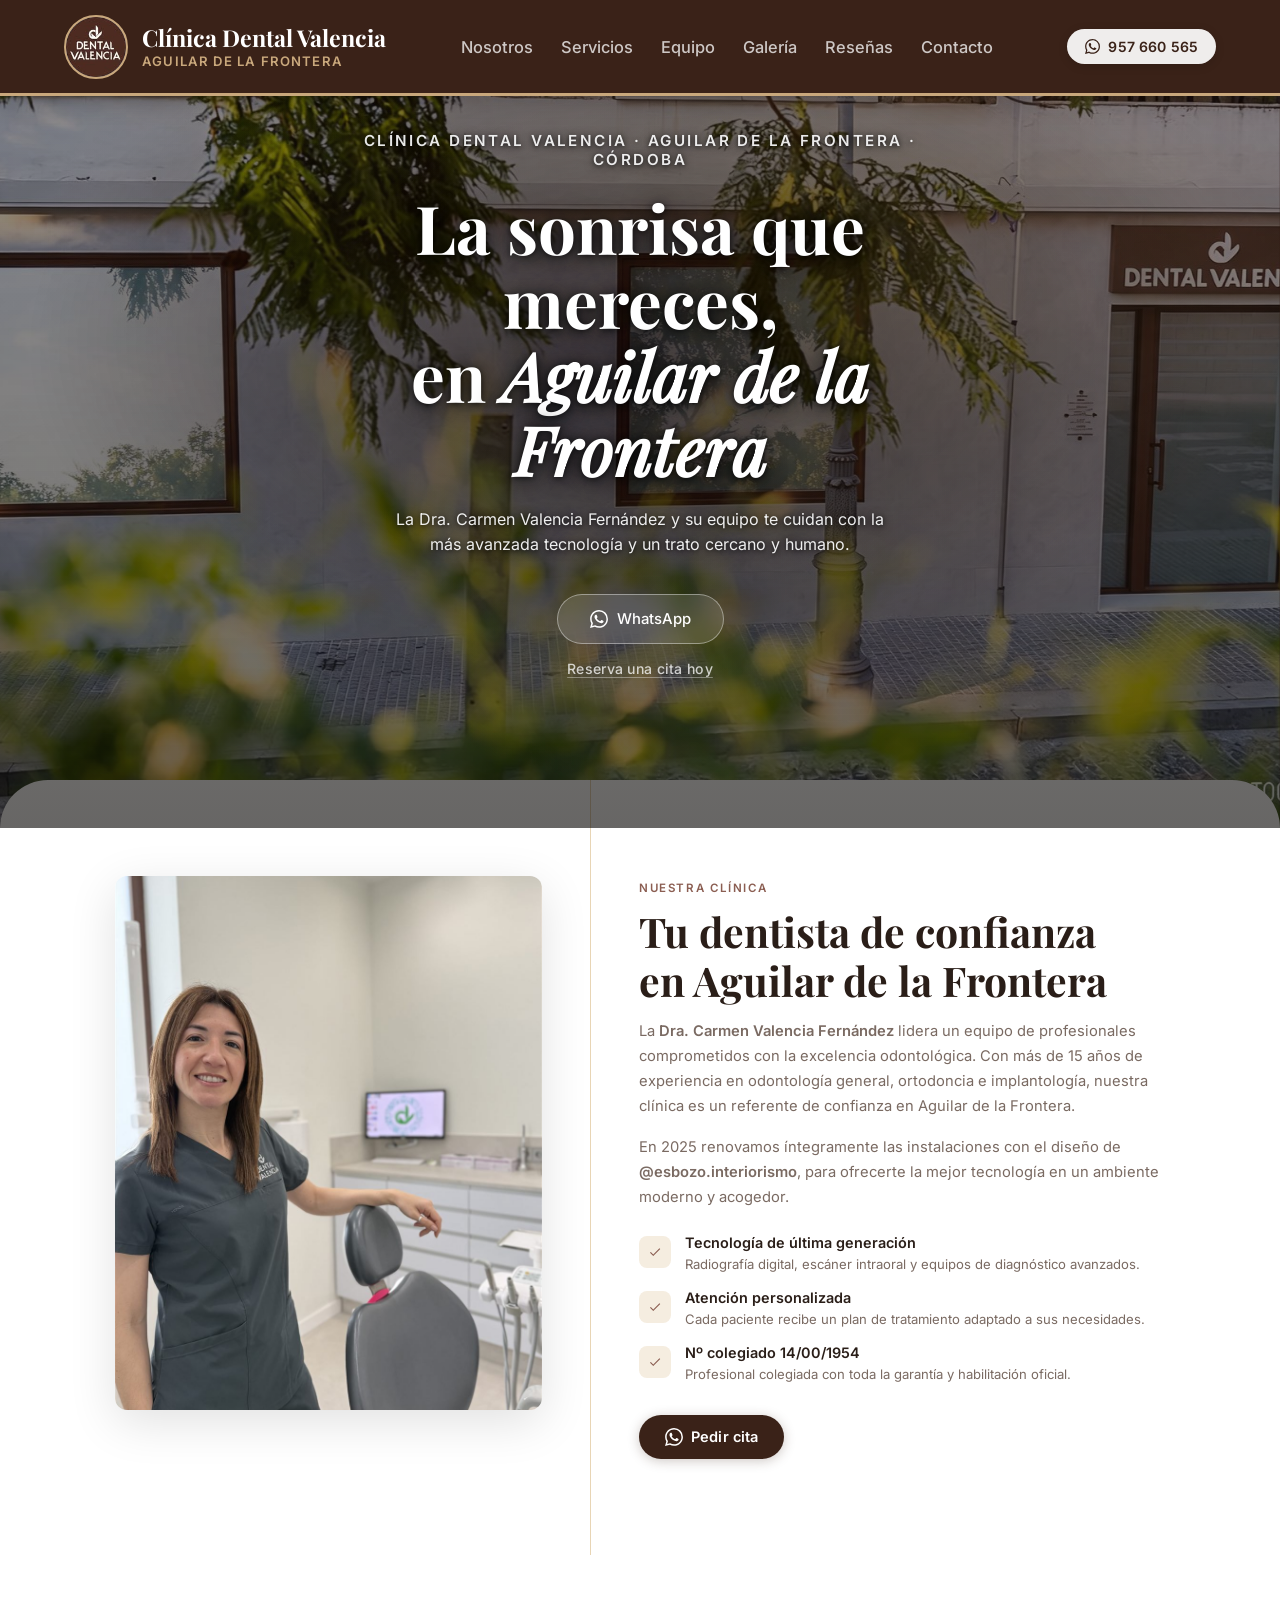
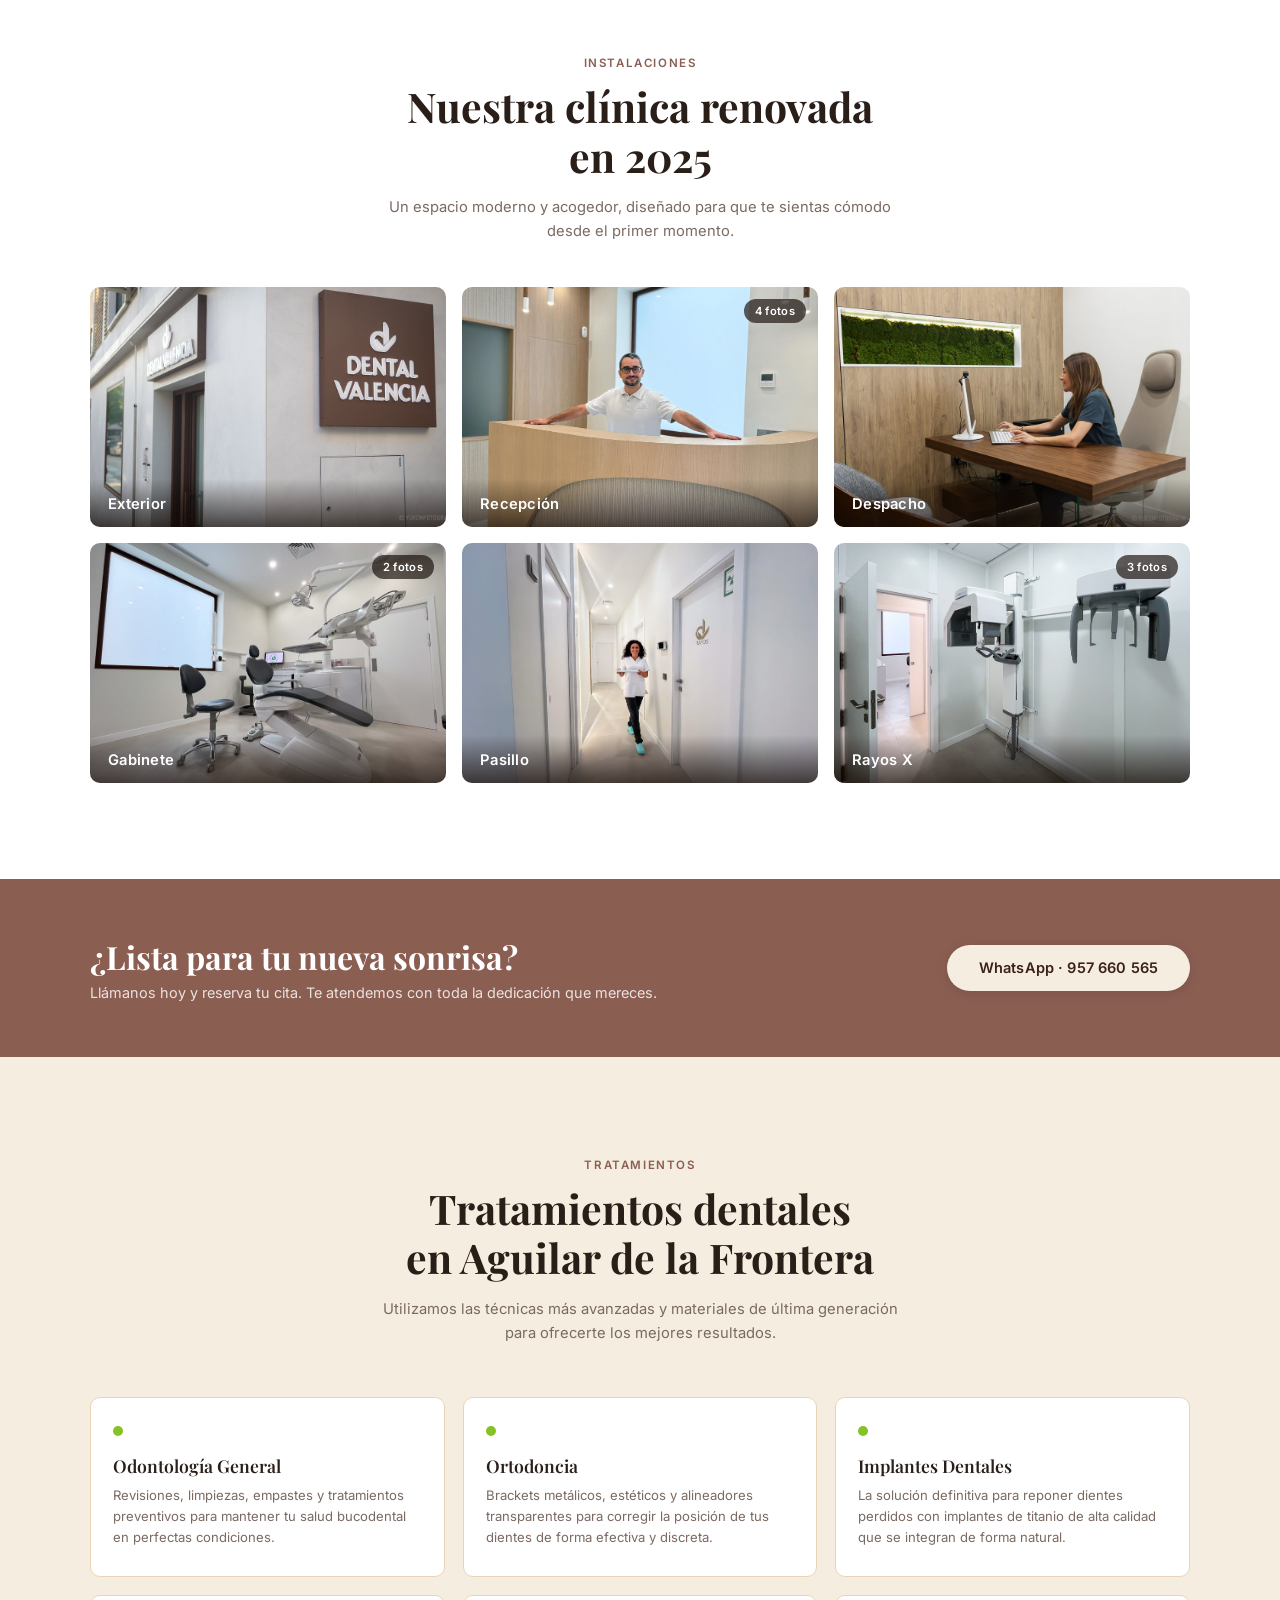
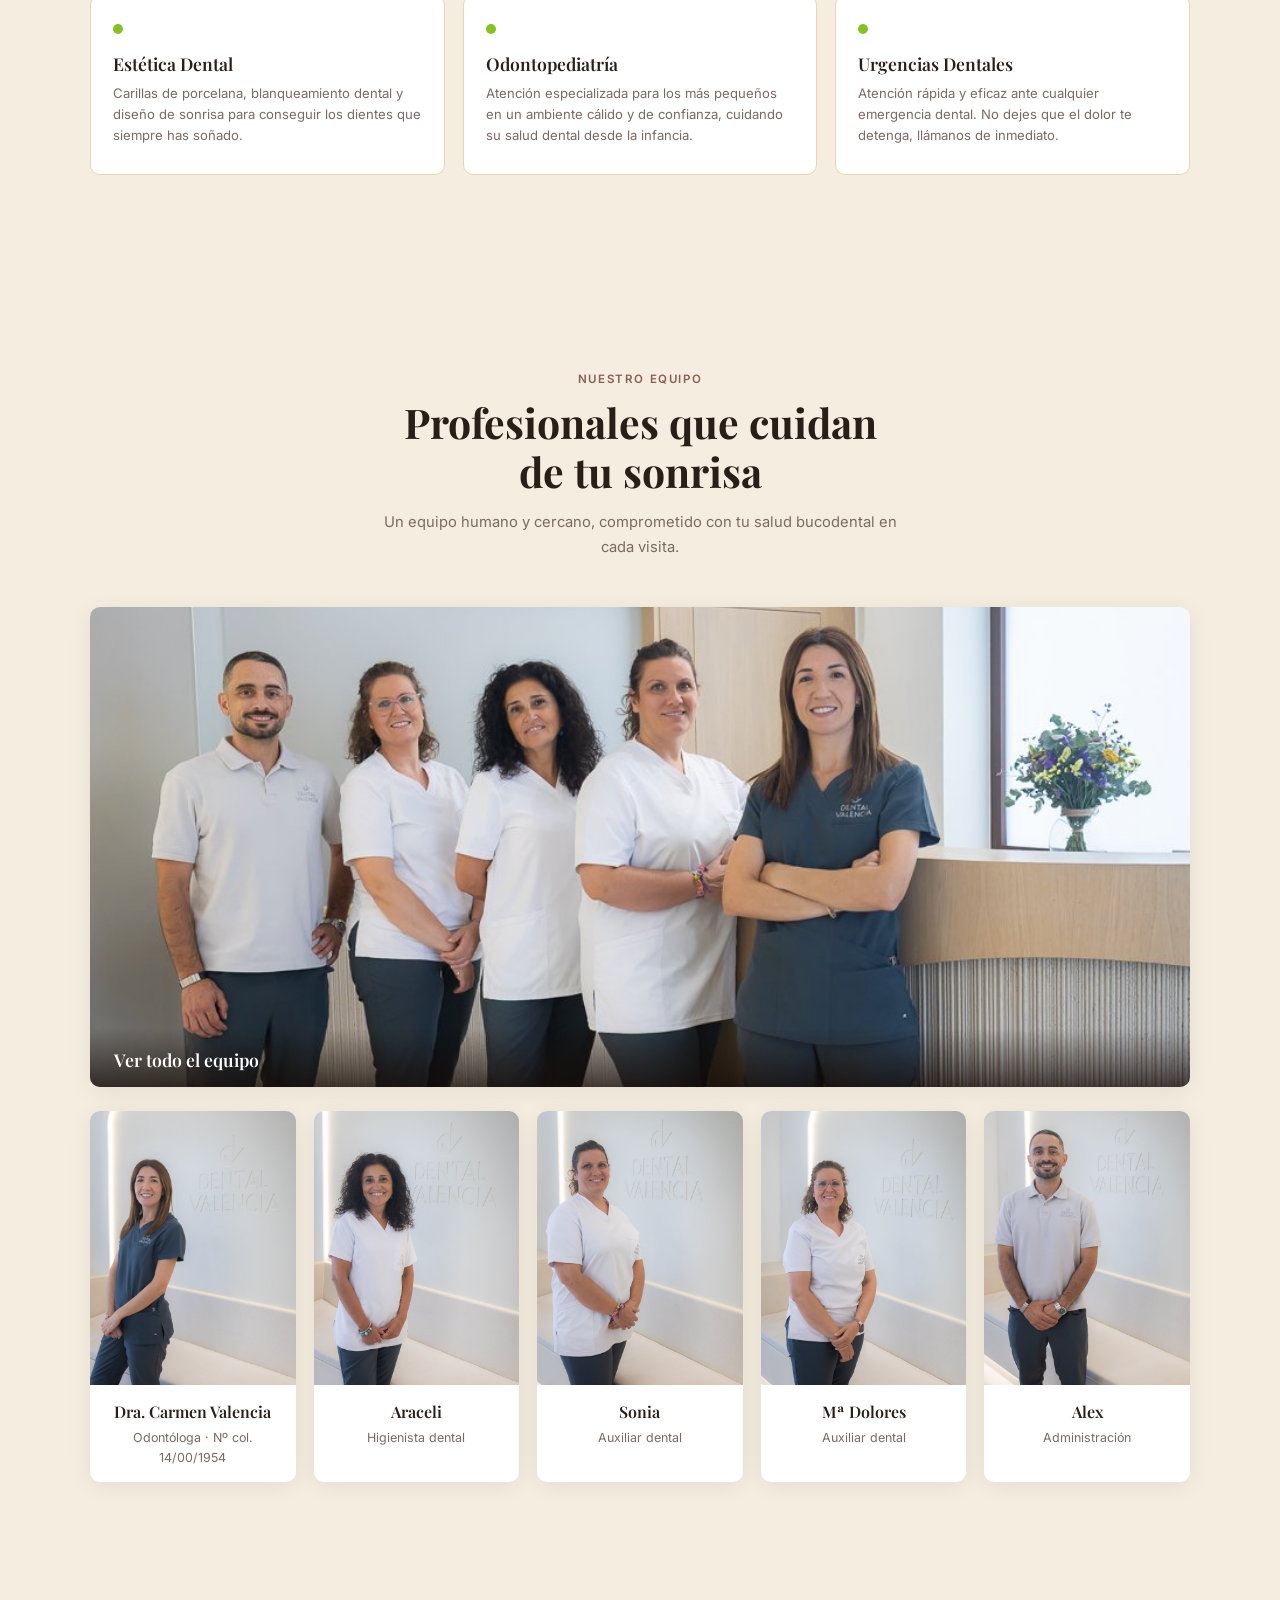
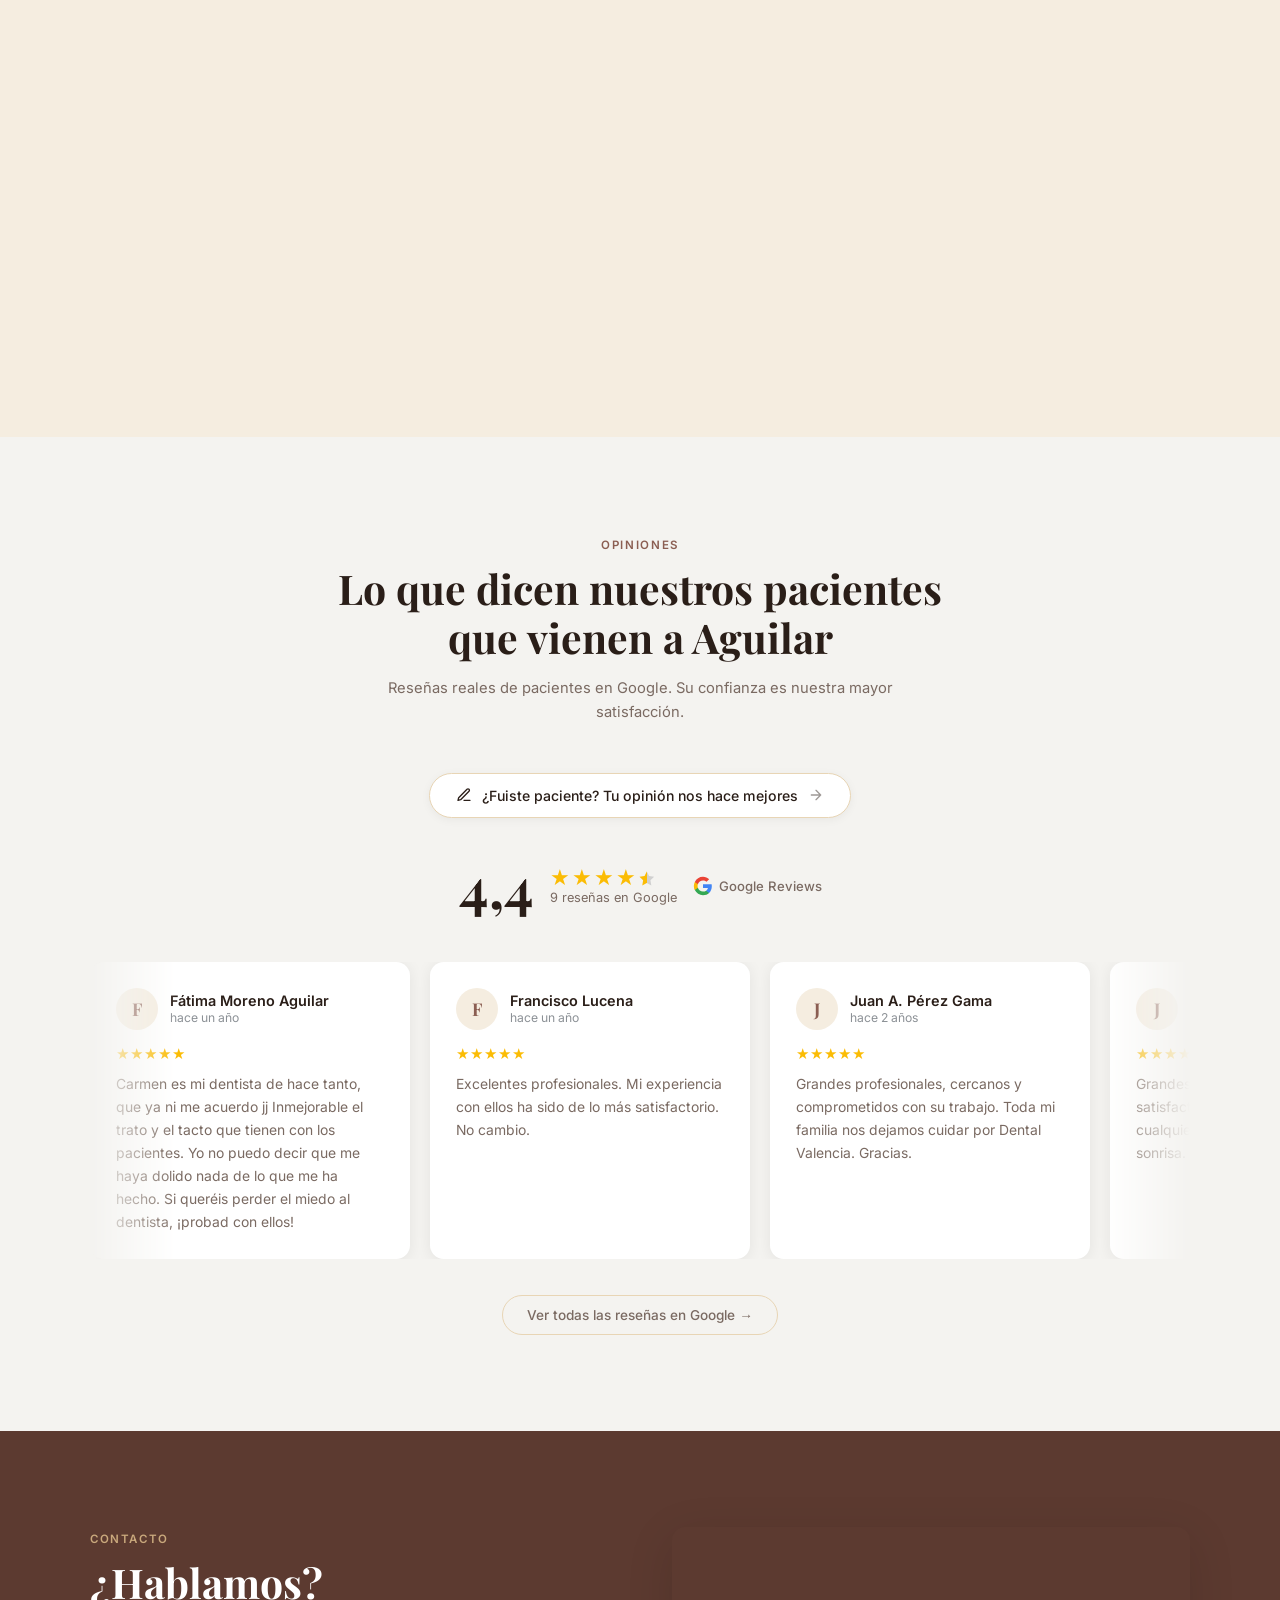
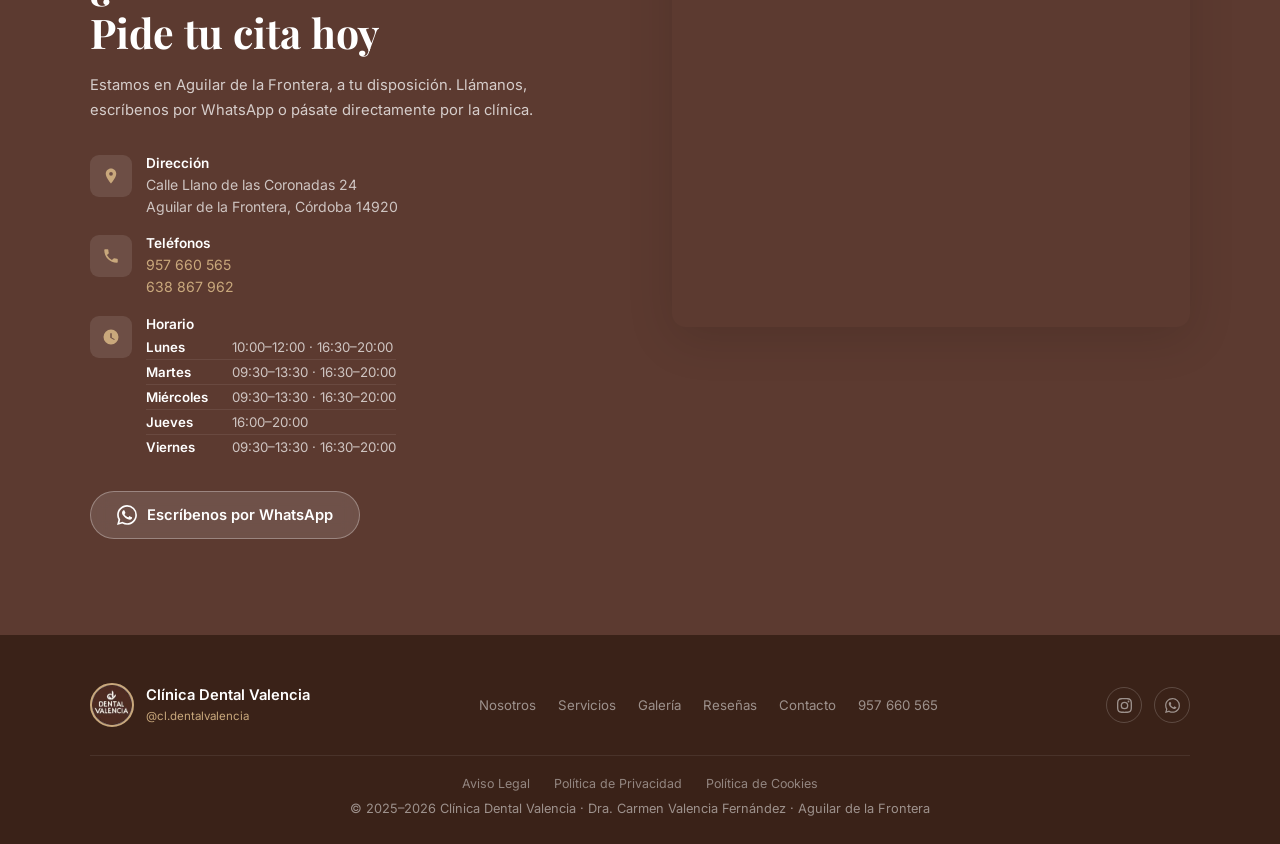
==== commit a49e2582: "Restaurar foto original de la Dra. Carmen bajo el hero Carmen pidió que la primera foto (sección Nos" ====
--- a/index.html
+++ b/index.html
@@ -856,7 +856,7 @@
 <section id="nosotros">
   <div class="about-inner">
     <div class="about-img-col">
-      <img class="about-img-main" src="assets/dra-carmen.jpg" alt="Dra. Carmen Valencia Fernández" />
+      <img class="about-img-main" src="assets/dra-carmen-nosotros.jpg" alt="Dra. Carmen Valencia Fernández" />
     </div>
     <div class="about-text-col reveal">
       <span class="section-label">Nuestra clínica</span>
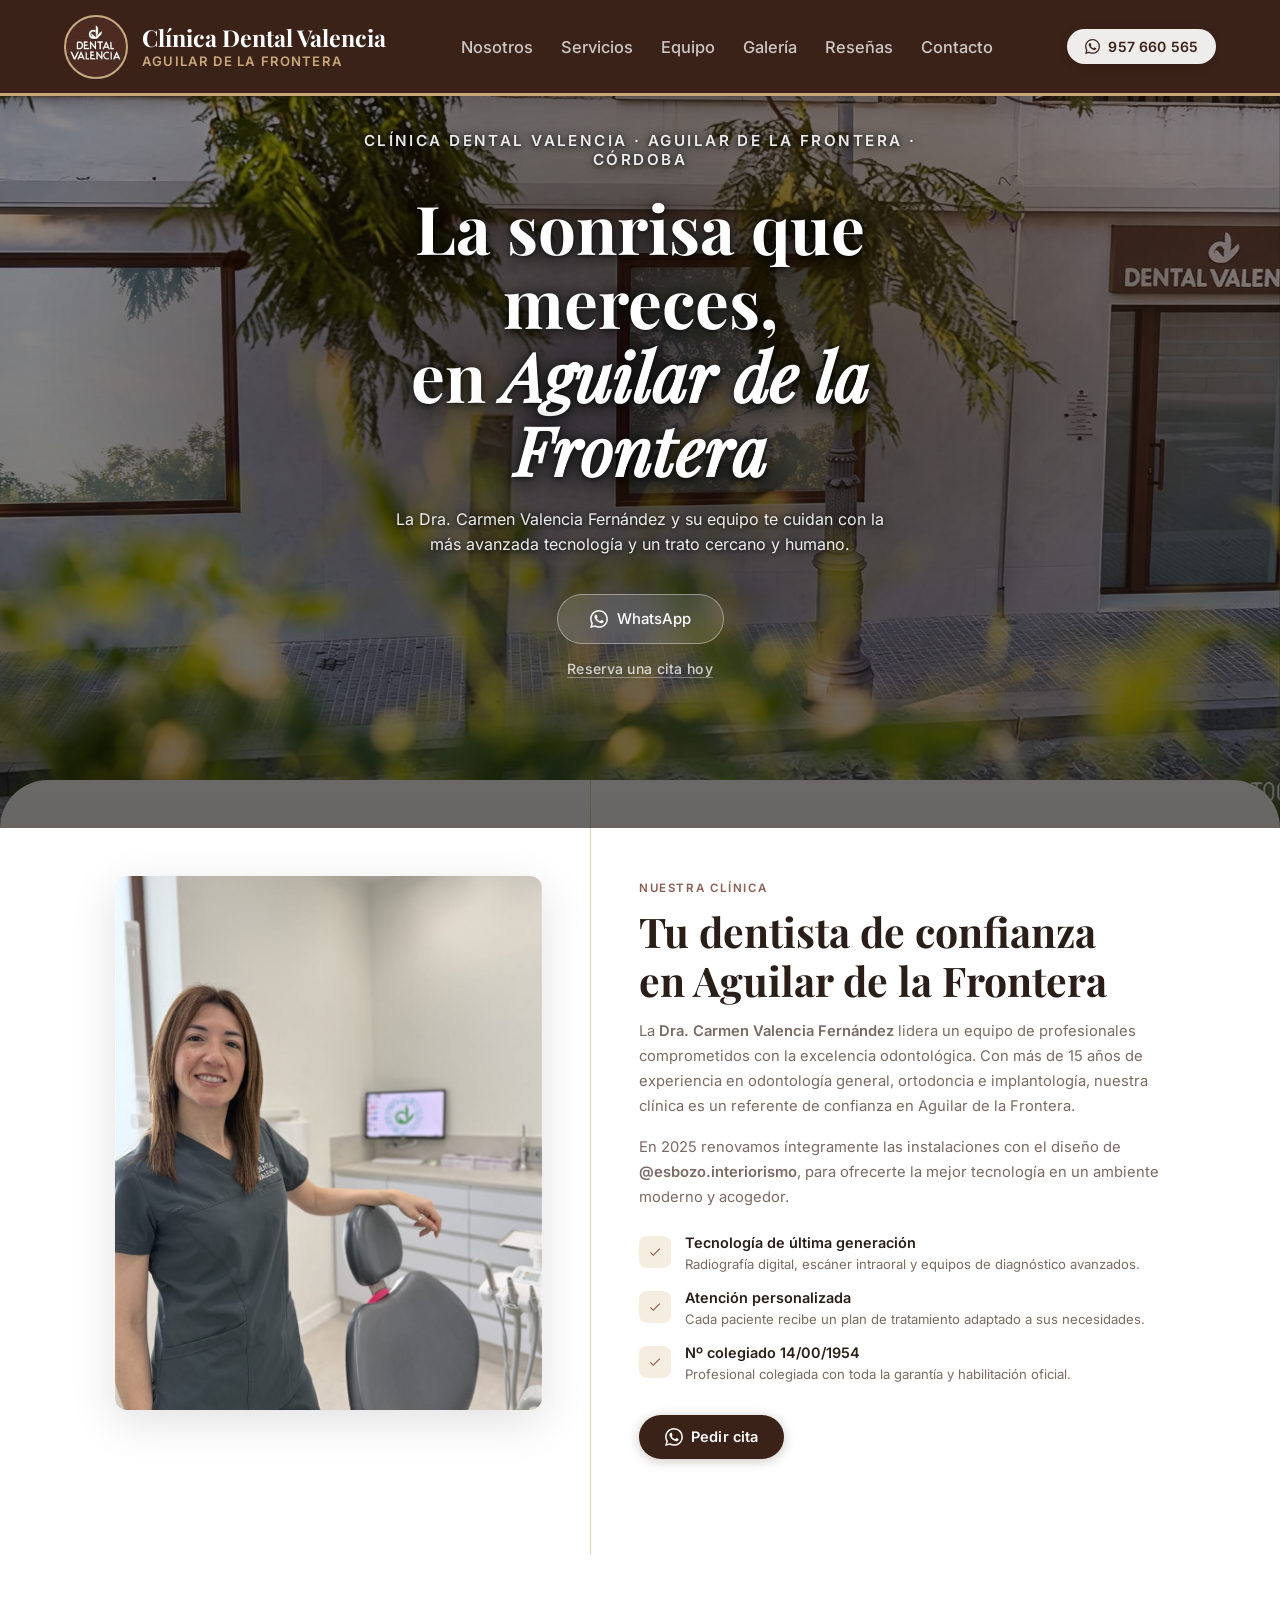
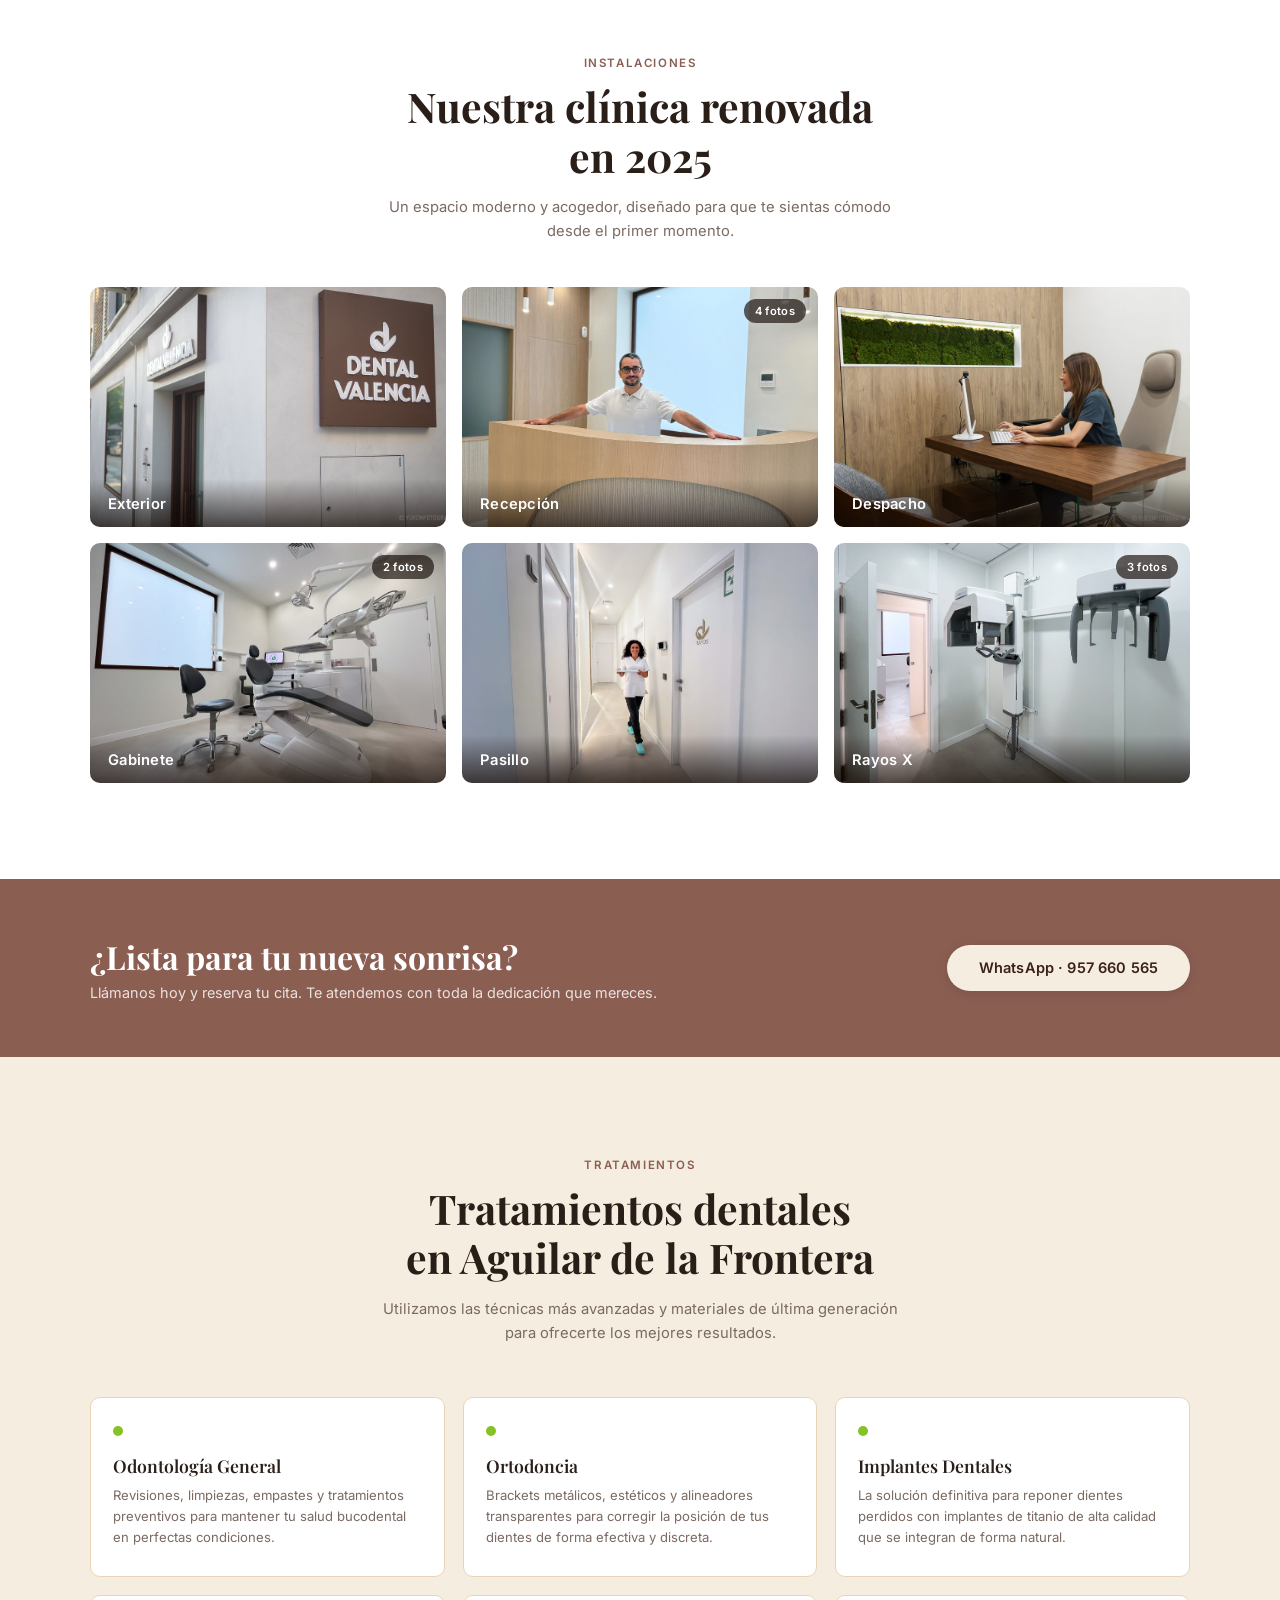
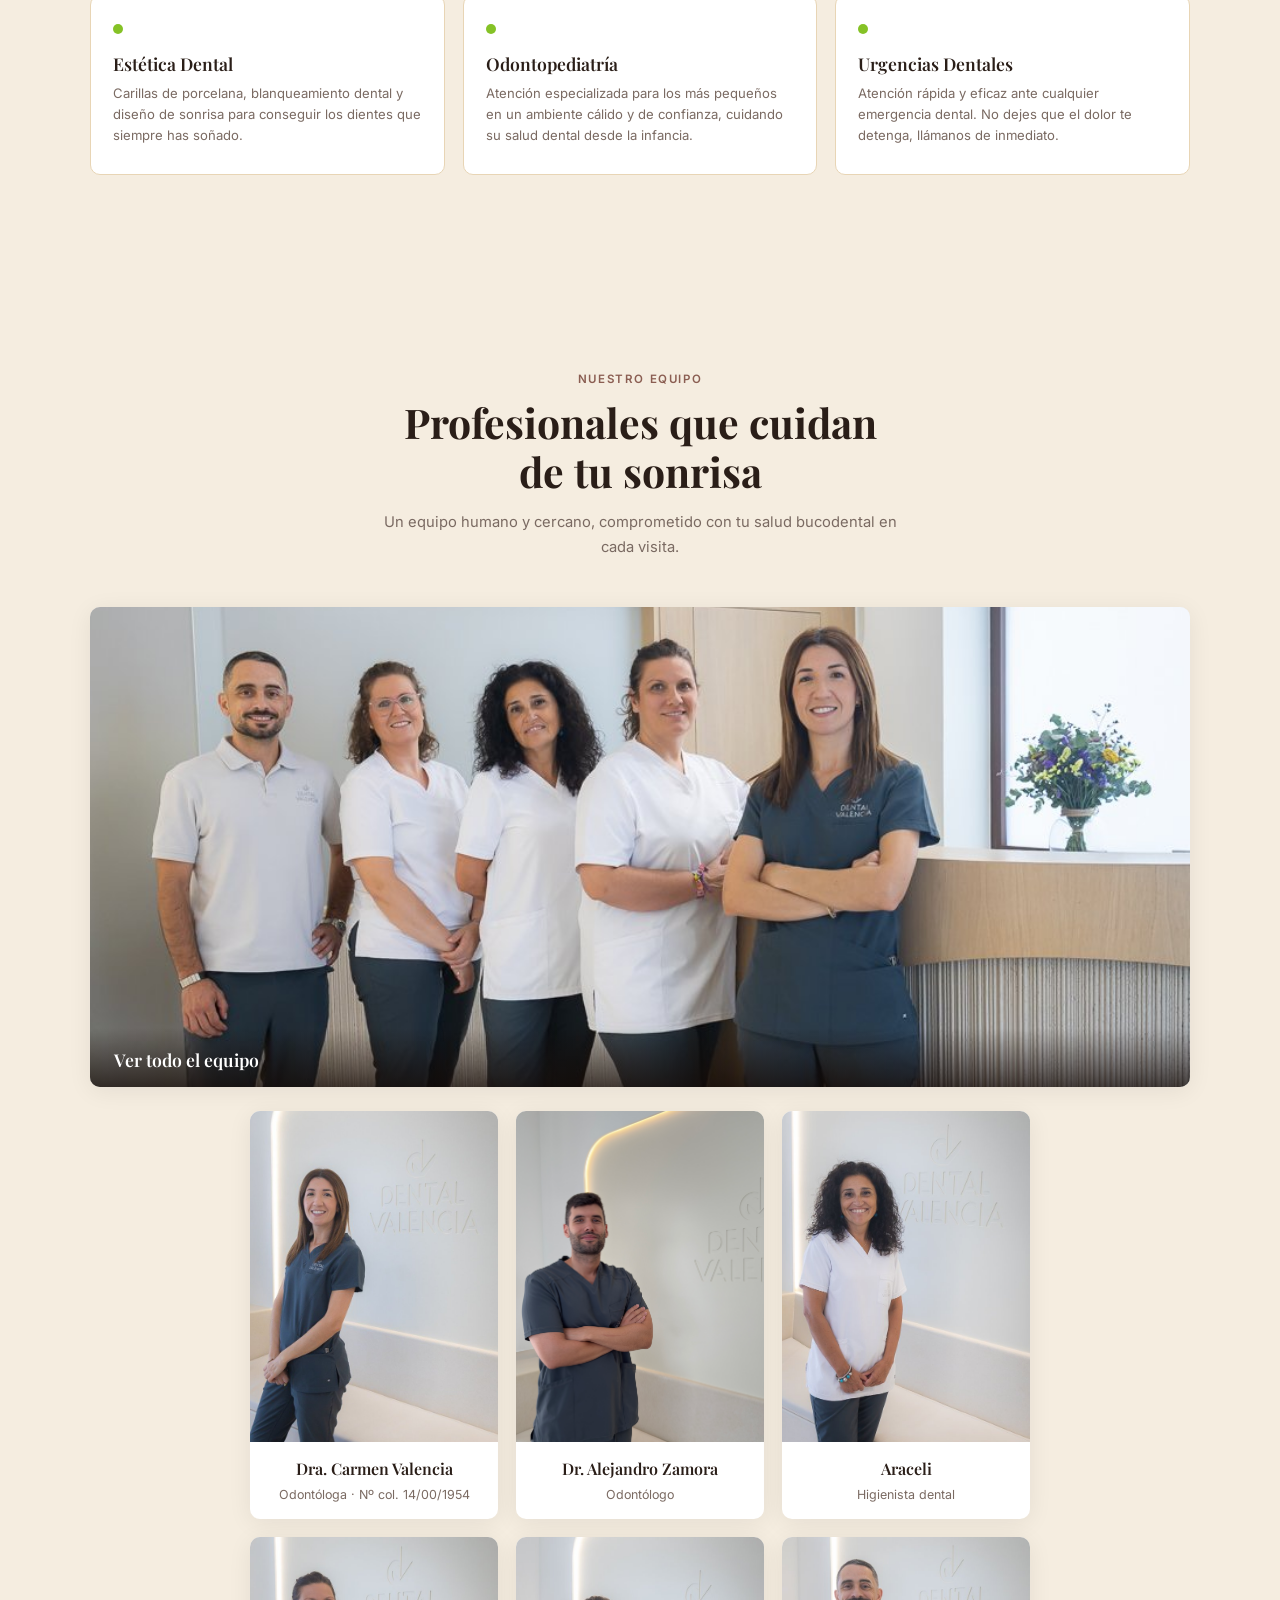
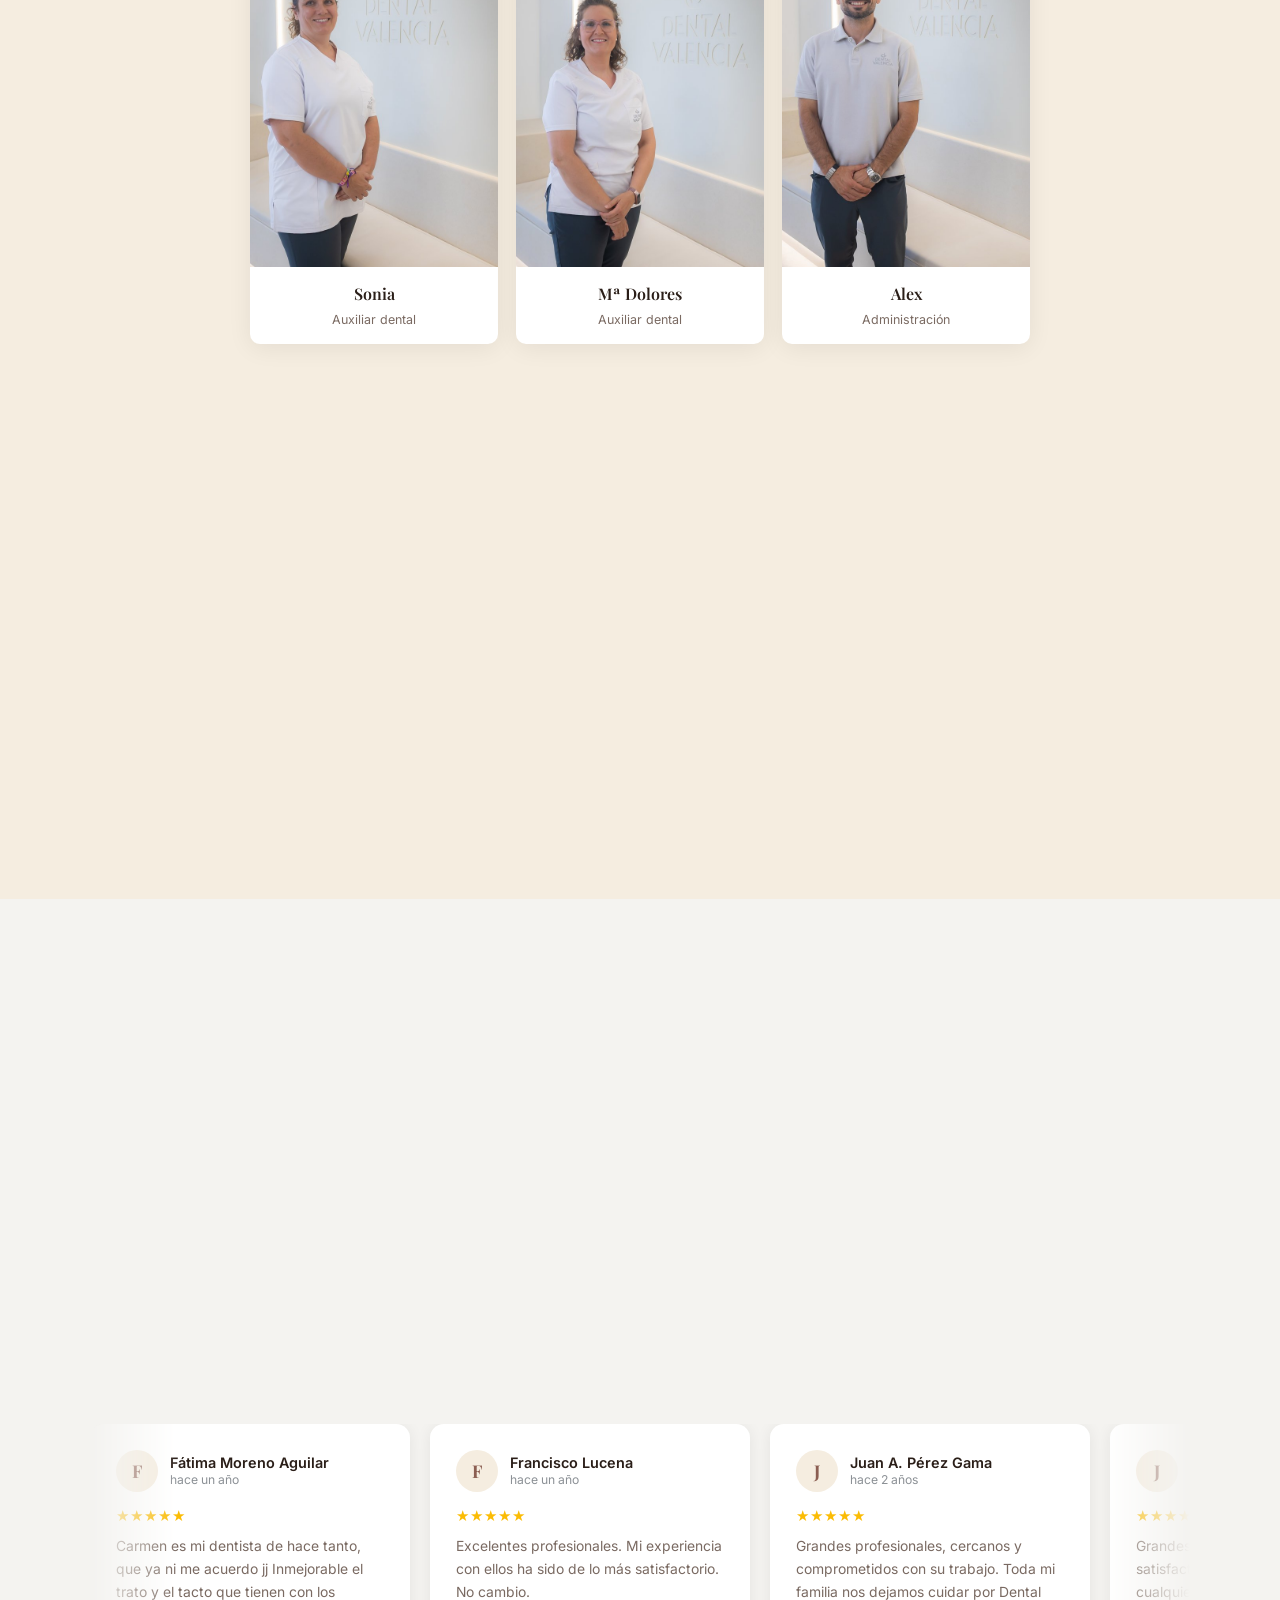
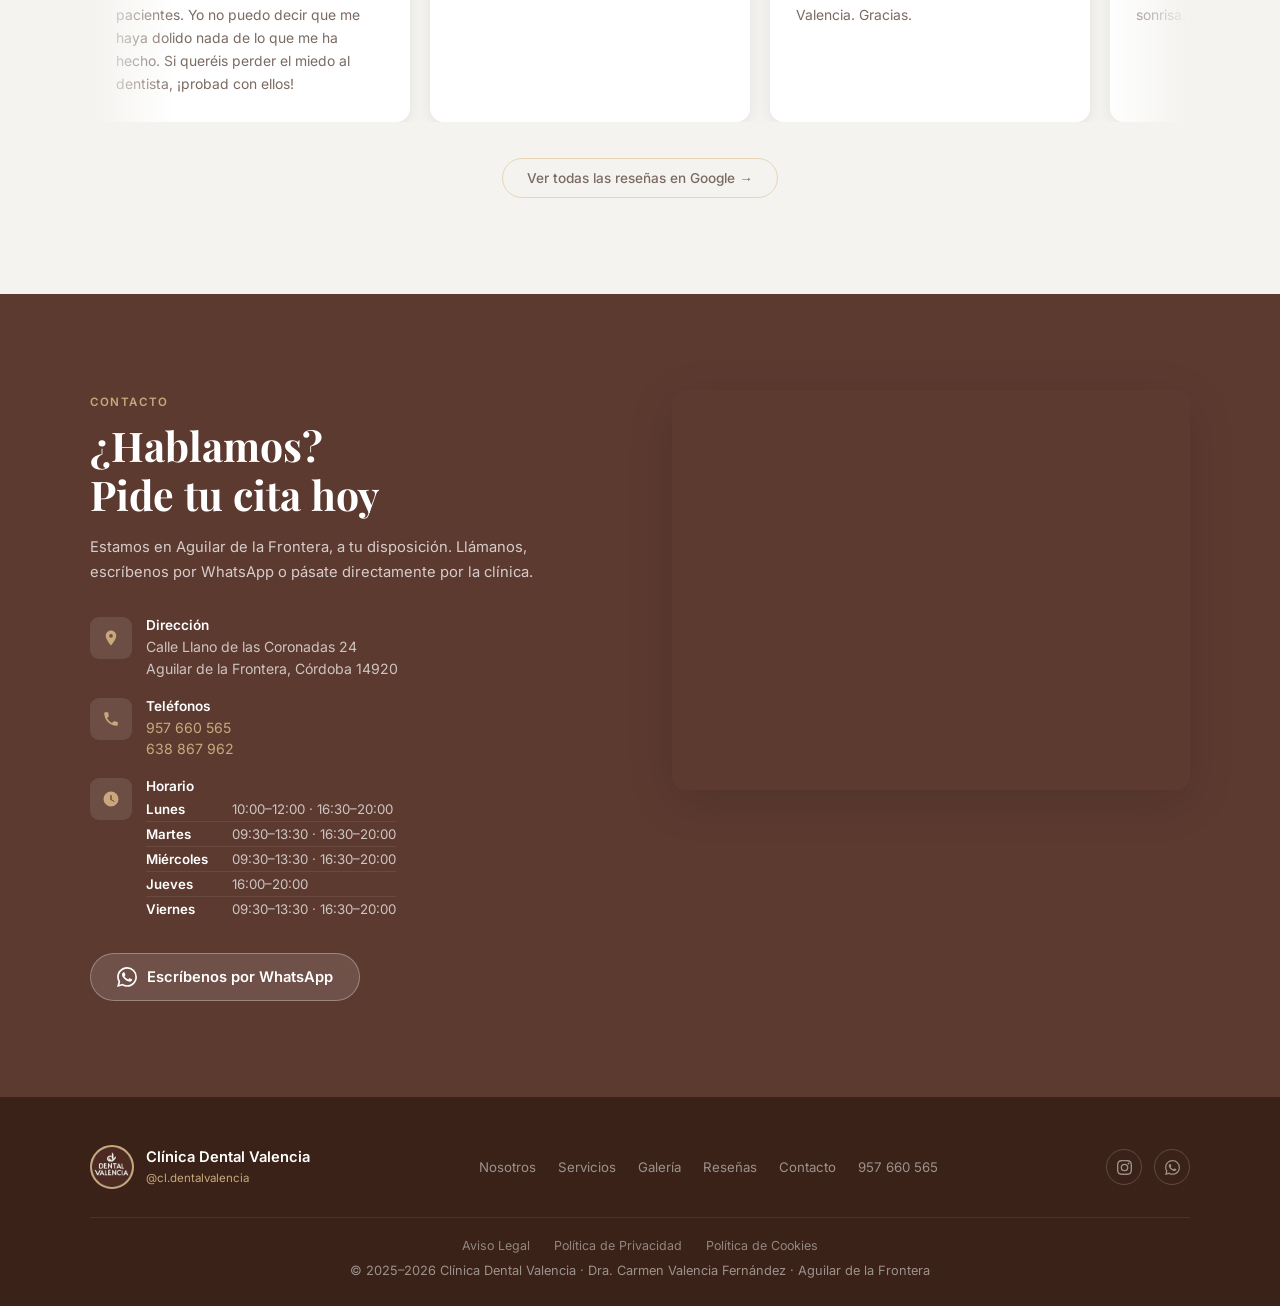
==== commit 900c9cda: "Añadir al Dr. Alejandro Zamora al equipo y equilibrar la cuadrícula - Nueva tarjeta tras la Dra. Car" ====
--- a/index.html
+++ b/index.html
@@ -492,7 +492,8 @@
   font-size: 1.1rem; font-weight: 600;
 }
 .equipo-grid {
-  display: grid; grid-template-columns: repeat(5, 1fr); gap: 18px;
+  display: grid; grid-template-columns: repeat(3, 1fr); gap: 18px;
+  max-width: 780px; margin: 0 auto;
 }
 .equipo-card {
   background: var(--blanco); border-radius: var(--r); overflow: hidden;
@@ -1035,6 +1036,15 @@
       </div>
       <div class="equipo-card" data-gallery="equipo" data-index="2">
         <div class="equipo-card-img">
+          <img src="assets/equipo-alejandro.jpg" alt="Dr. Alejandro Zamora Girón, odontólogo" loading="lazy" />
+        </div>
+        <div class="equipo-card-body">
+          <strong>Dr. Alejandro Zamora</strong>
+          <span>Odontólogo</span>
+        </div>
+      </div>
+      <div class="equipo-card" data-gallery="equipo" data-index="3">
+        <div class="equipo-card-img">
           <img src="assets/equipo-araceli.jpg" alt="Araceli, higienista dental" loading="lazy" />
         </div>
         <div class="equipo-card-body">
@@ -1042,7 +1052,7 @@
           <span>Higienista dental</span>
         </div>
       </div>
-      <div class="equipo-card" data-gallery="equipo" data-index="3">
+      <div class="equipo-card" data-gallery="equipo" data-index="4">
         <div class="equipo-card-img">
           <img src="assets/equipo-sonia.jpg" alt="Sonia, auxiliar dental" loading="lazy" />
         </div>
@@ -1051,7 +1061,7 @@
           <span>Auxiliar dental</span>
         </div>
       </div>
-      <div class="equipo-card" data-gallery="equipo" data-index="4">
+      <div class="equipo-card" data-gallery="equipo" data-index="5">
         <div class="equipo-card-img">
           <img src="assets/equipo-dolores.jpg" alt="Mª Dolores, auxiliar dental" loading="lazy" />
         </div>
@@ -1060,7 +1070,7 @@
           <span>Auxiliar dental</span>
         </div>
       </div>
-      <div class="equipo-card" data-gallery="equipo" data-index="5">
+      <div class="equipo-card" data-gallery="equipo" data-index="6">
         <div class="equipo-card-img">
           <img src="assets/equipo-alex.jpg" alt="Alex, administración" loading="lazy" />
         </div>
@@ -1456,6 +1466,7 @@
       fotos: [
         { src: 'assets/equipo-grupo.jpg', alt: 'Equipo completo de la Clínica Dental Valencia' },
         { src: 'assets/dra-carmen.jpg', alt: 'Dra. Carmen Valencia Fernández' },
+        { src: 'assets/equipo-alejandro.jpg', alt: 'Dr. Alejandro Zamora Girón, odontólogo' },
         { src: 'assets/equipo-araceli.jpg', alt: 'Araceli, higienista dental' },
         { src: 'assets/equipo-sonia.jpg', alt: 'Sonia, auxiliar dental' },
         { src: 'assets/equipo-dolores.jpg', alt: 'Mª Dolores, auxiliar dental' },
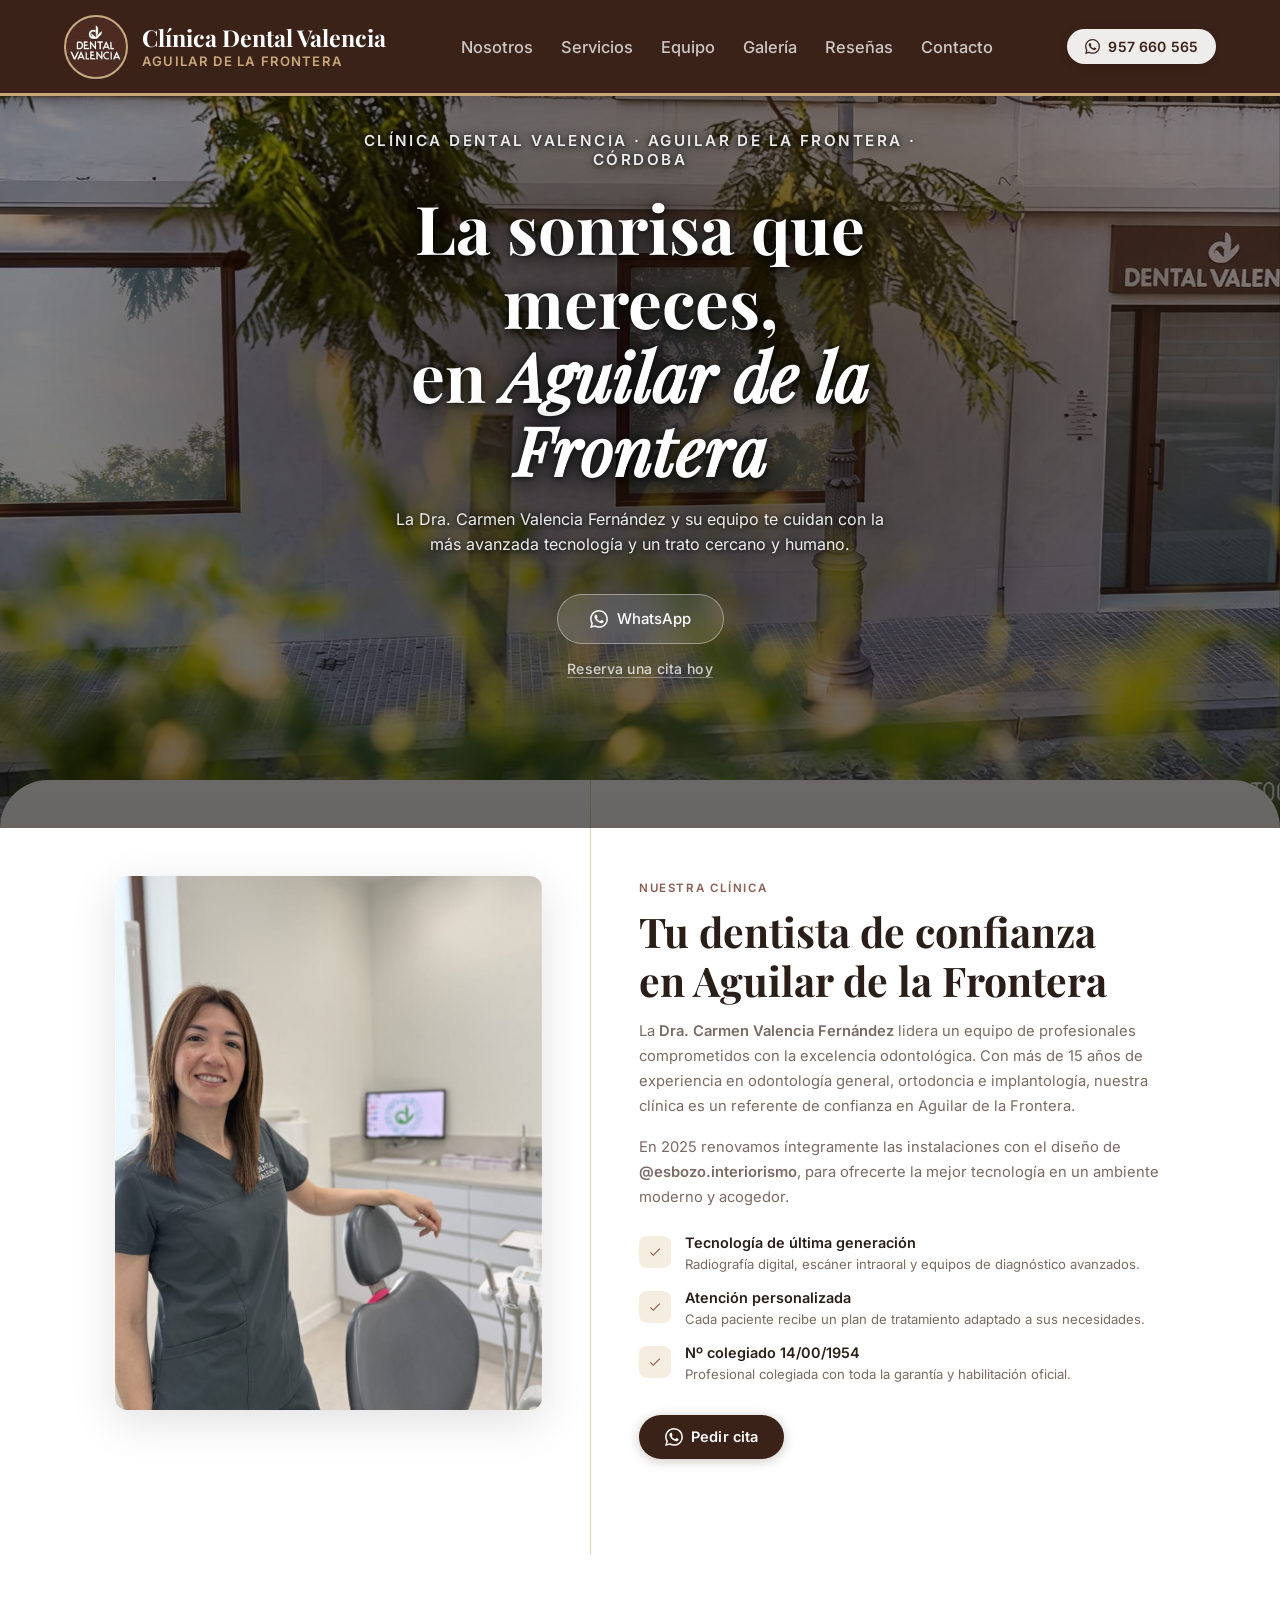
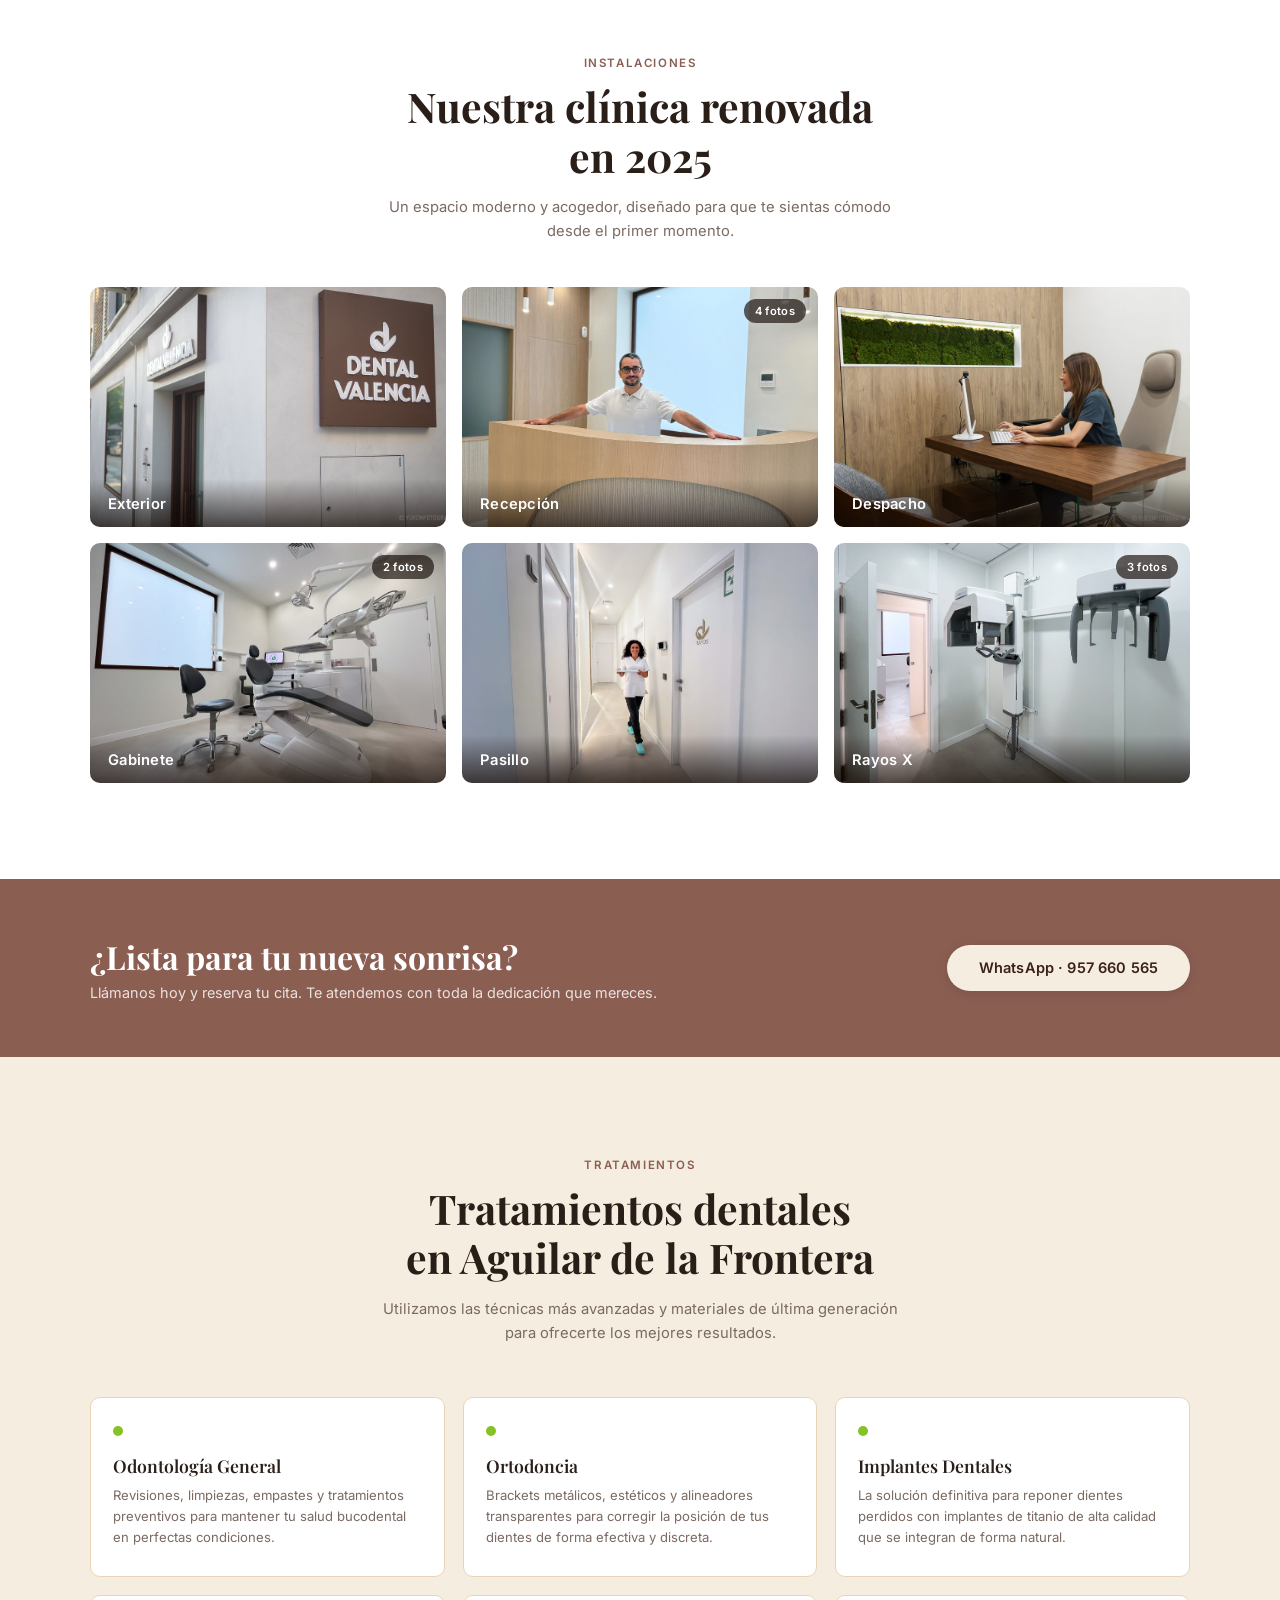
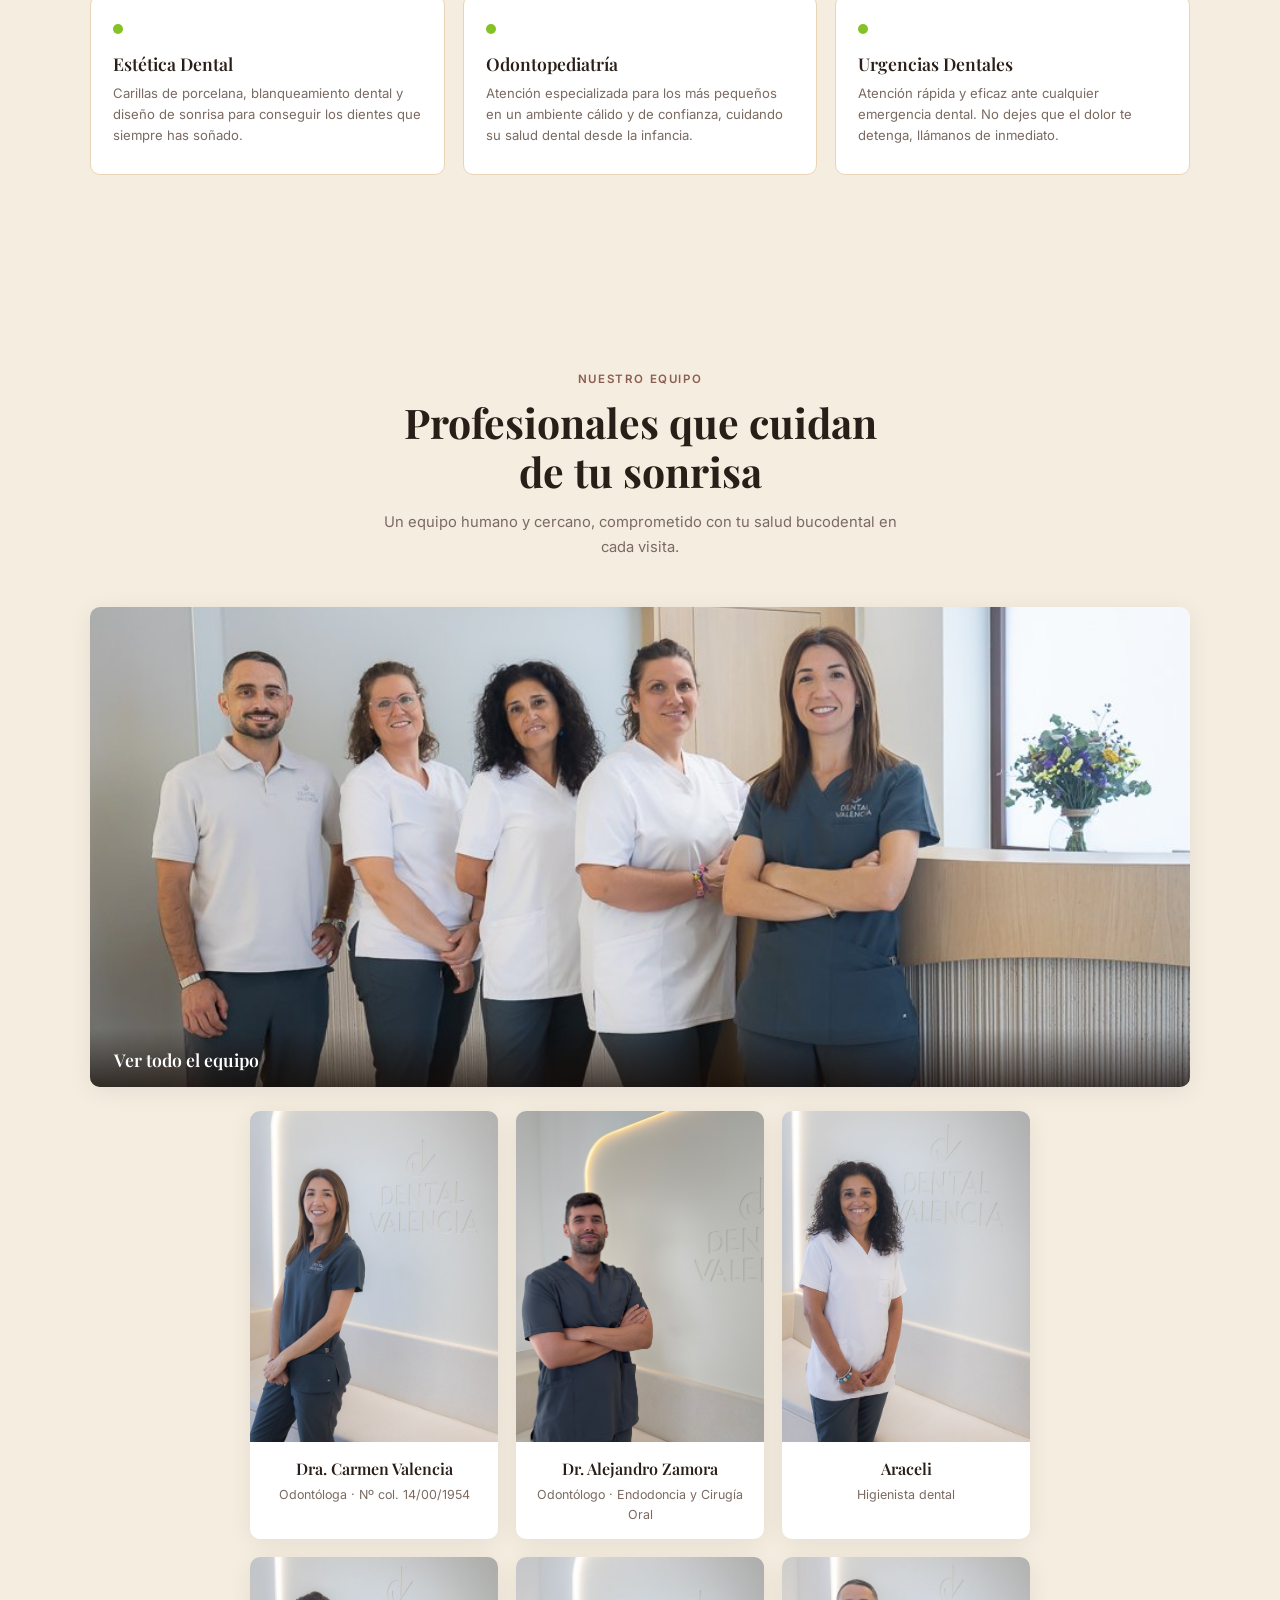
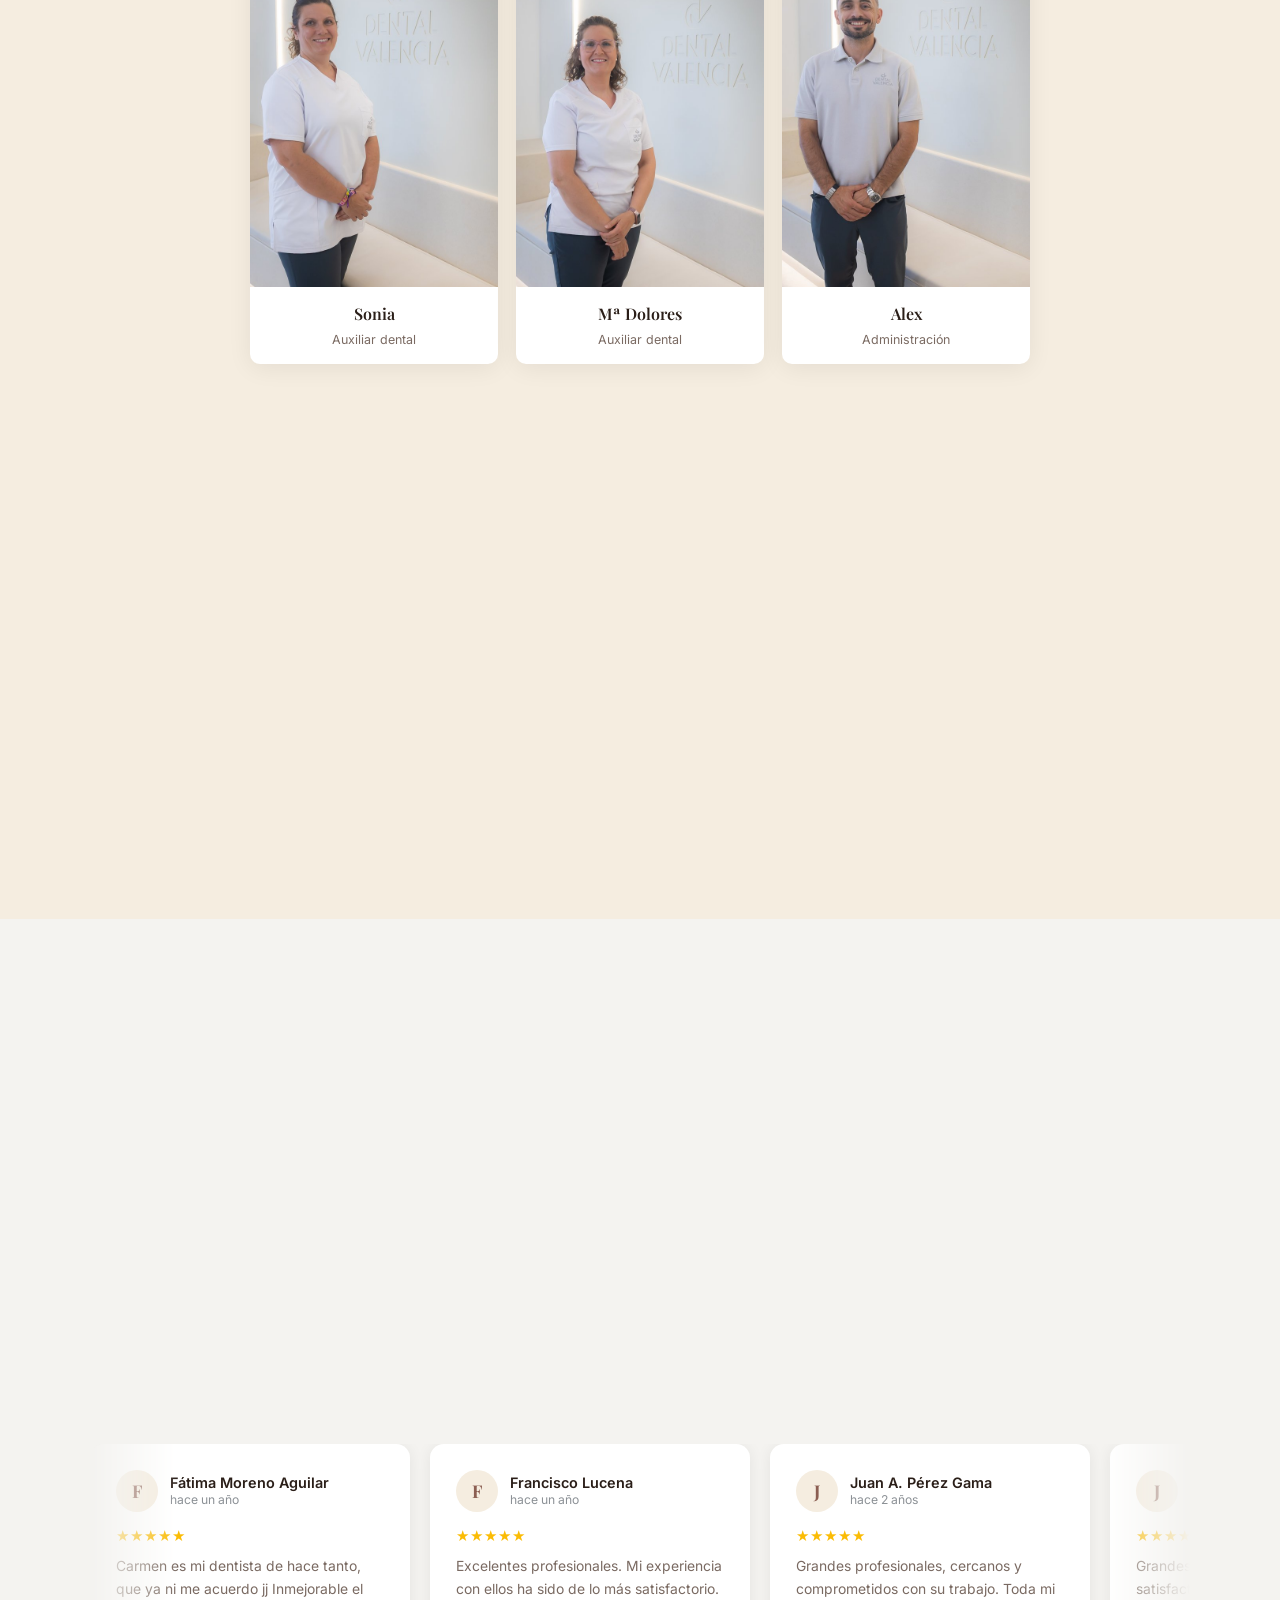
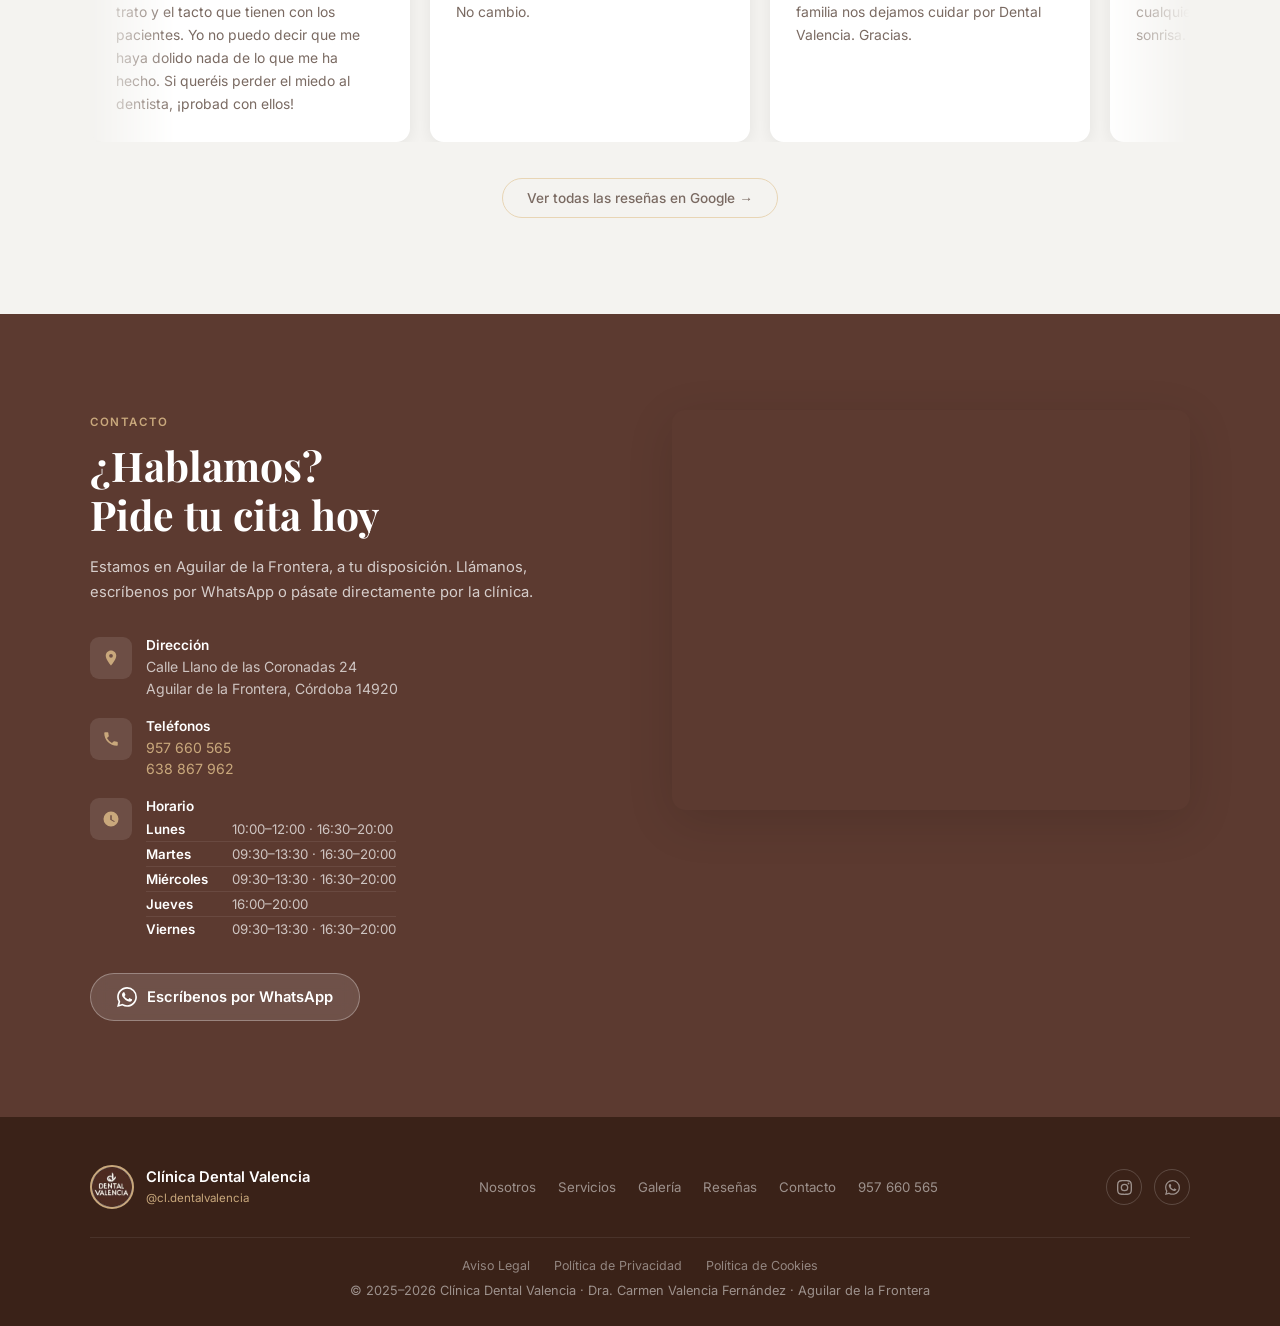
==== commit bc9f465b: "Añadir credenciales del Dr. Alejandro (Endodoncia y Cirugía Oral) Co-Authored-By: Claude Opus 4.8 <n" ====
--- a/index.html
+++ b/index.html
@@ -1040,7 +1040,7 @@
         </div>
         <div class="equipo-card-body">
           <strong>Dr. Alejandro Zamora</strong>
-          <span>Odontólogo</span>
+          <span>Odontólogo · Endodoncia y Cirugía Oral</span>
         </div>
       </div>
       <div class="equipo-card" data-gallery="equipo" data-index="3">
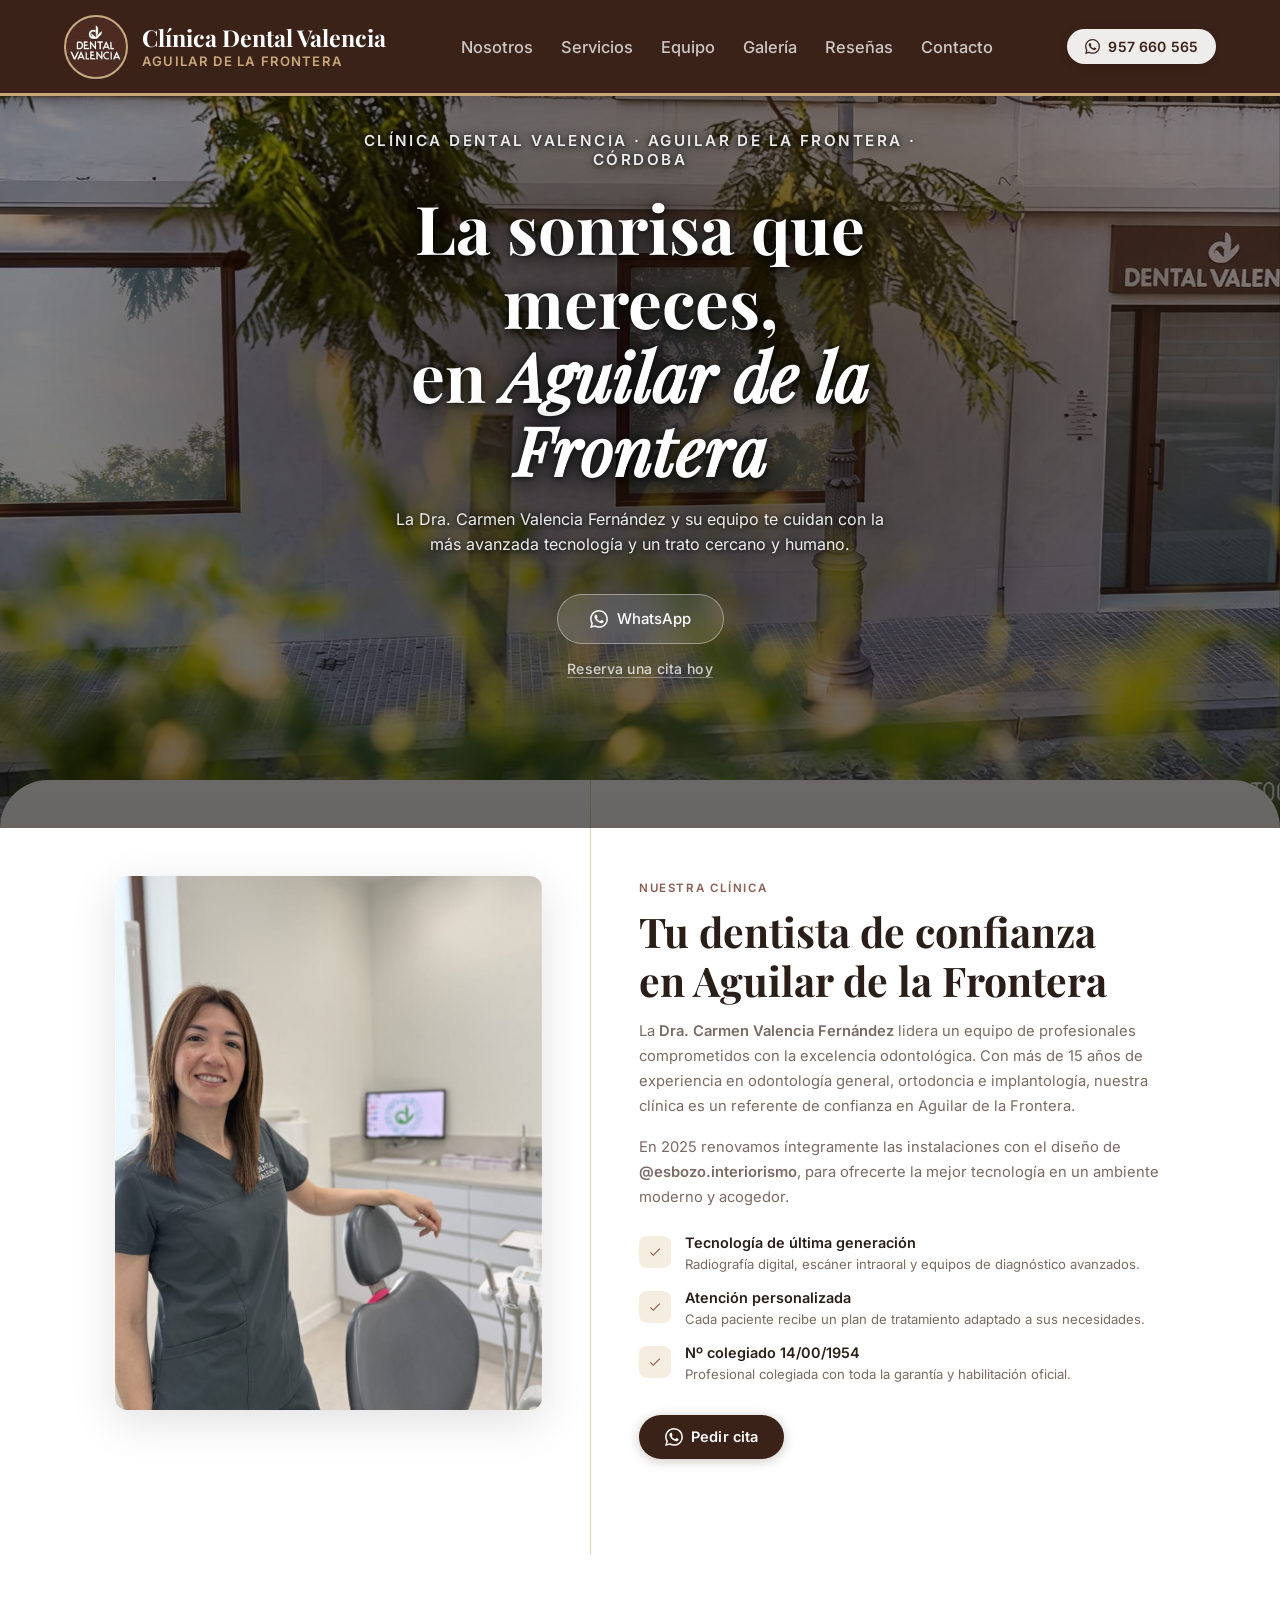
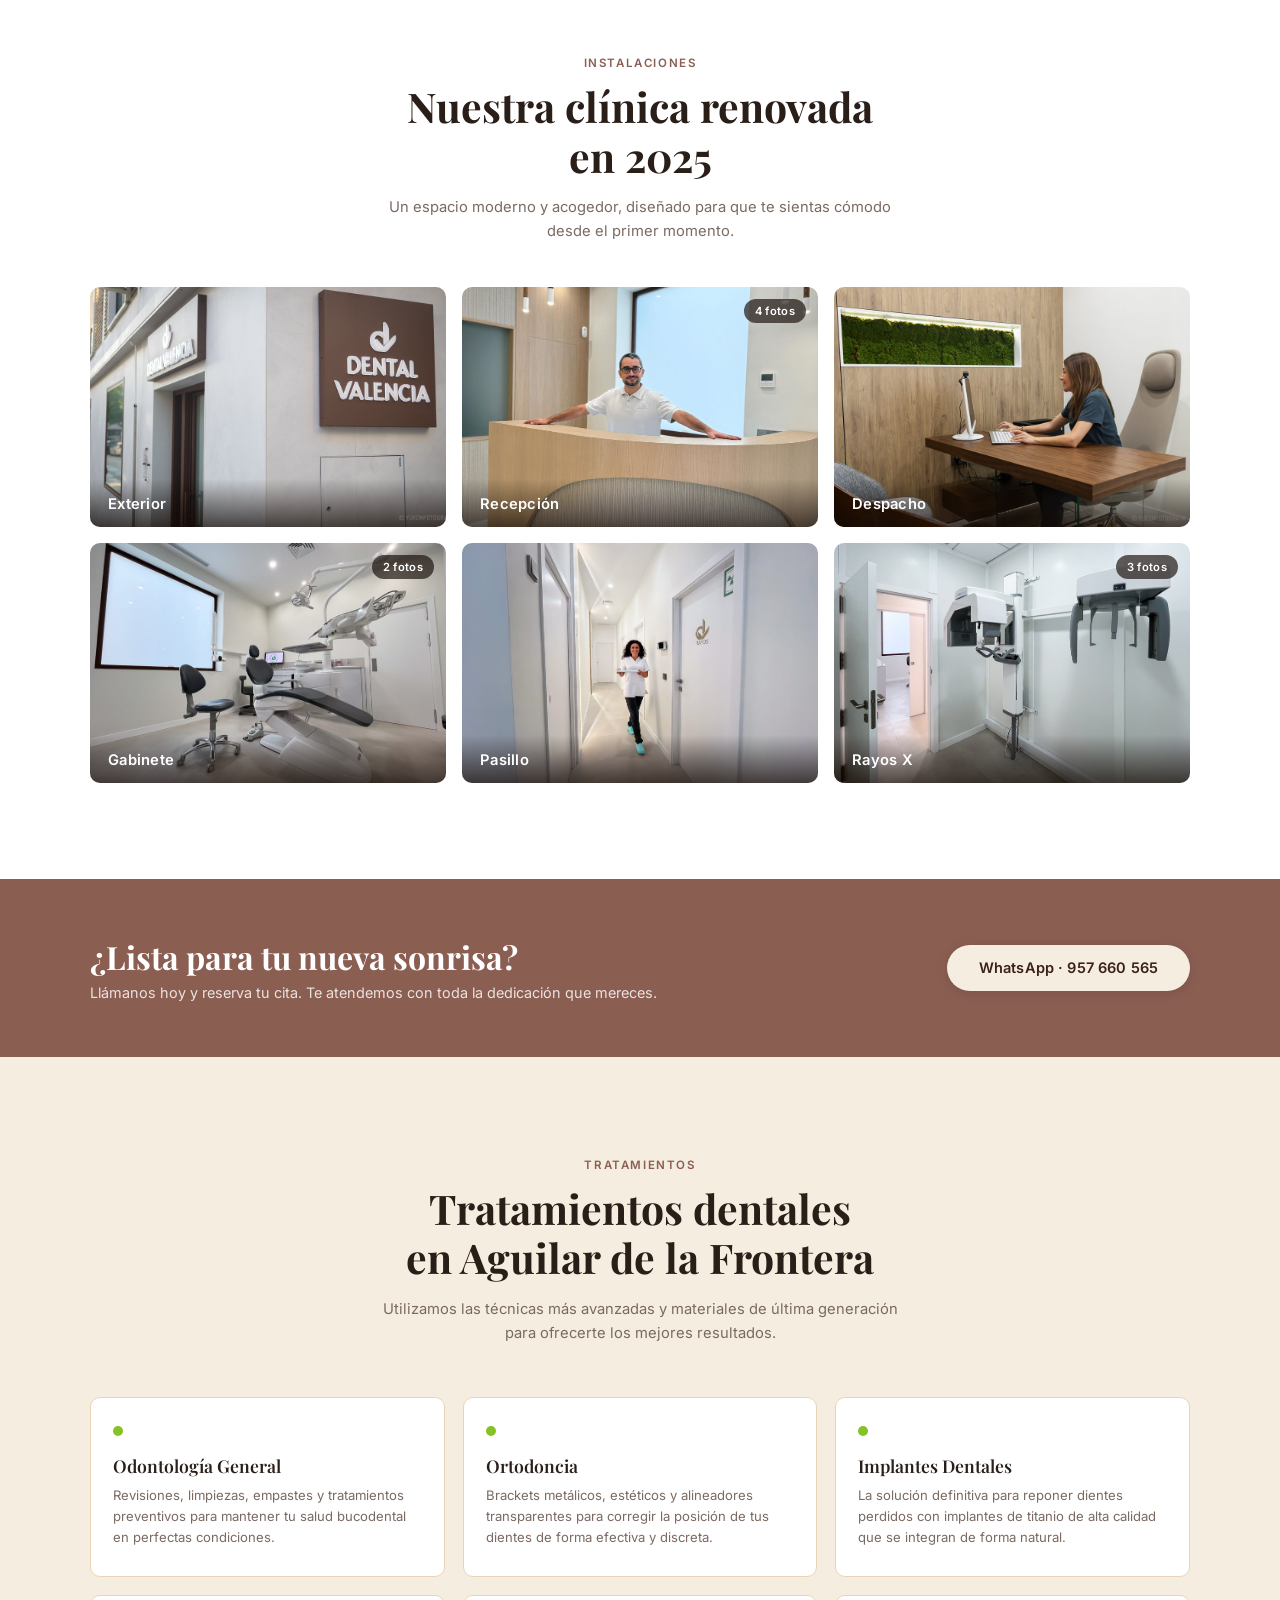
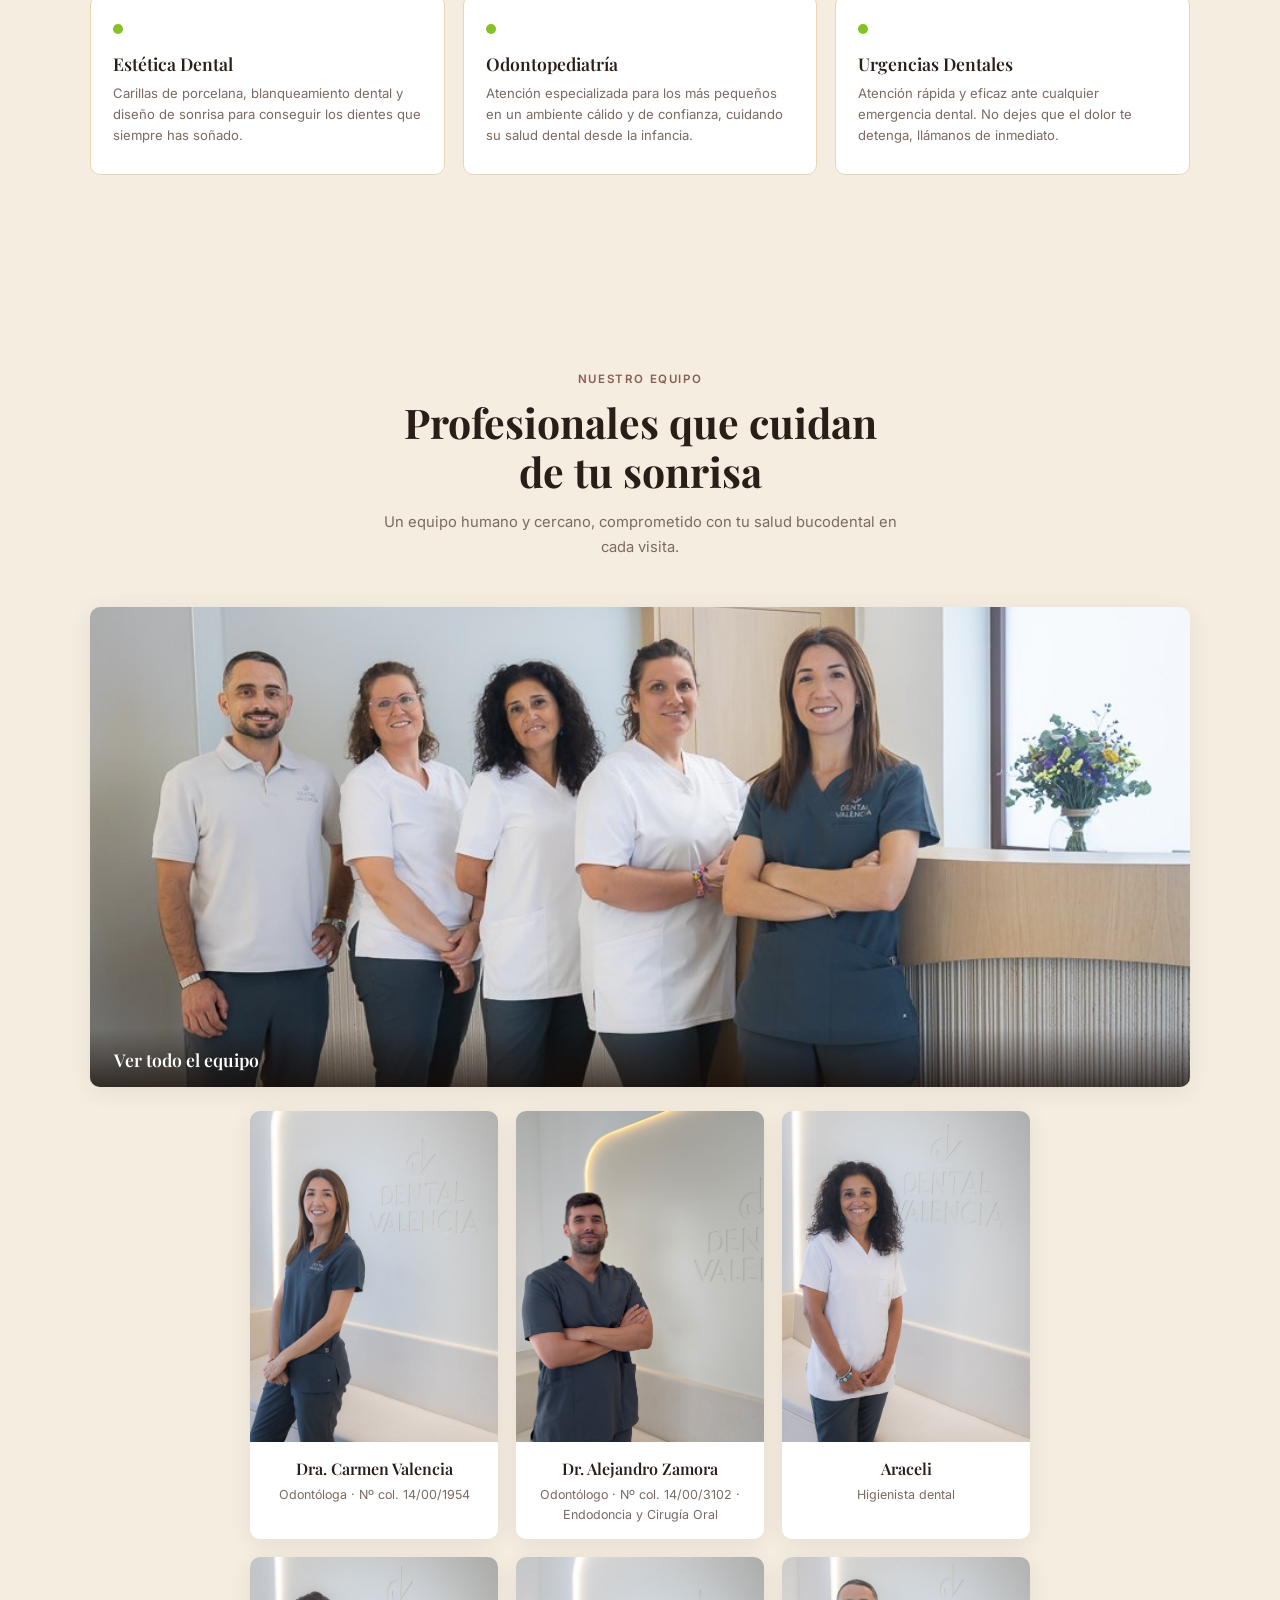
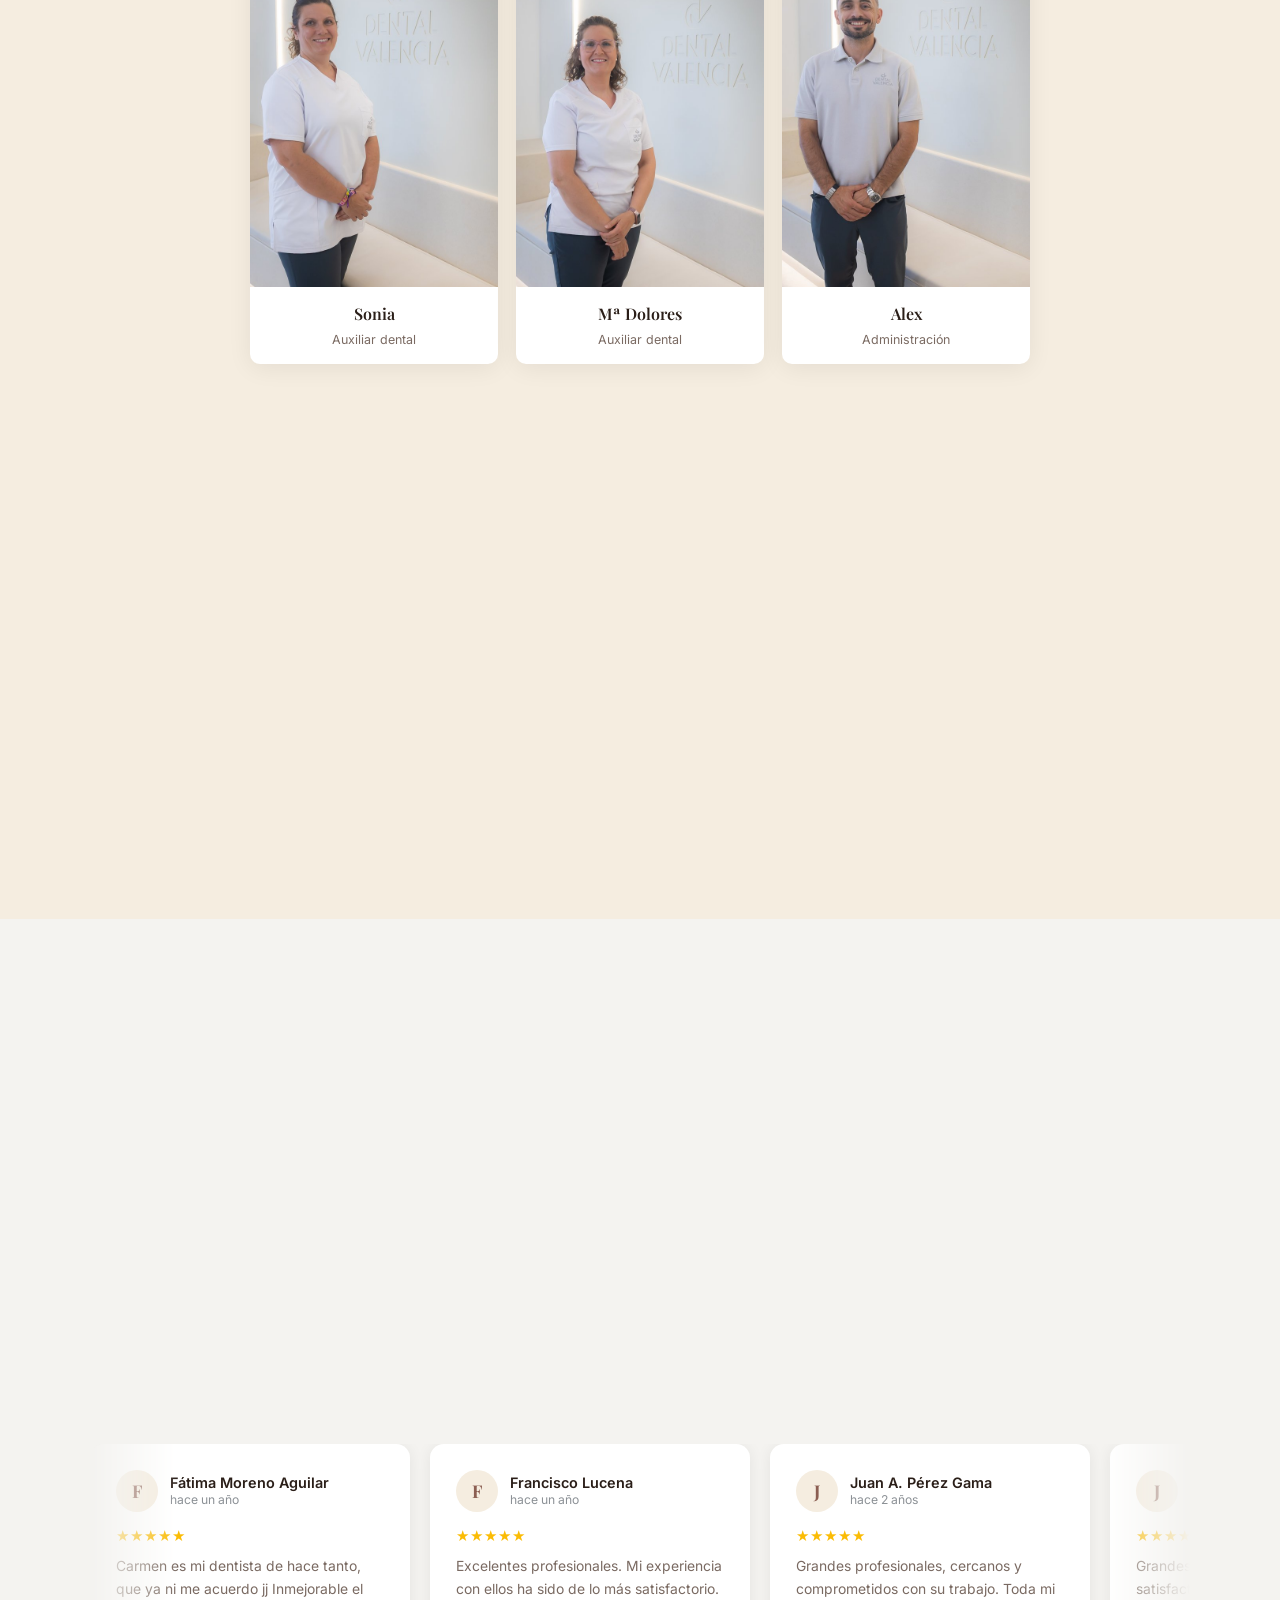
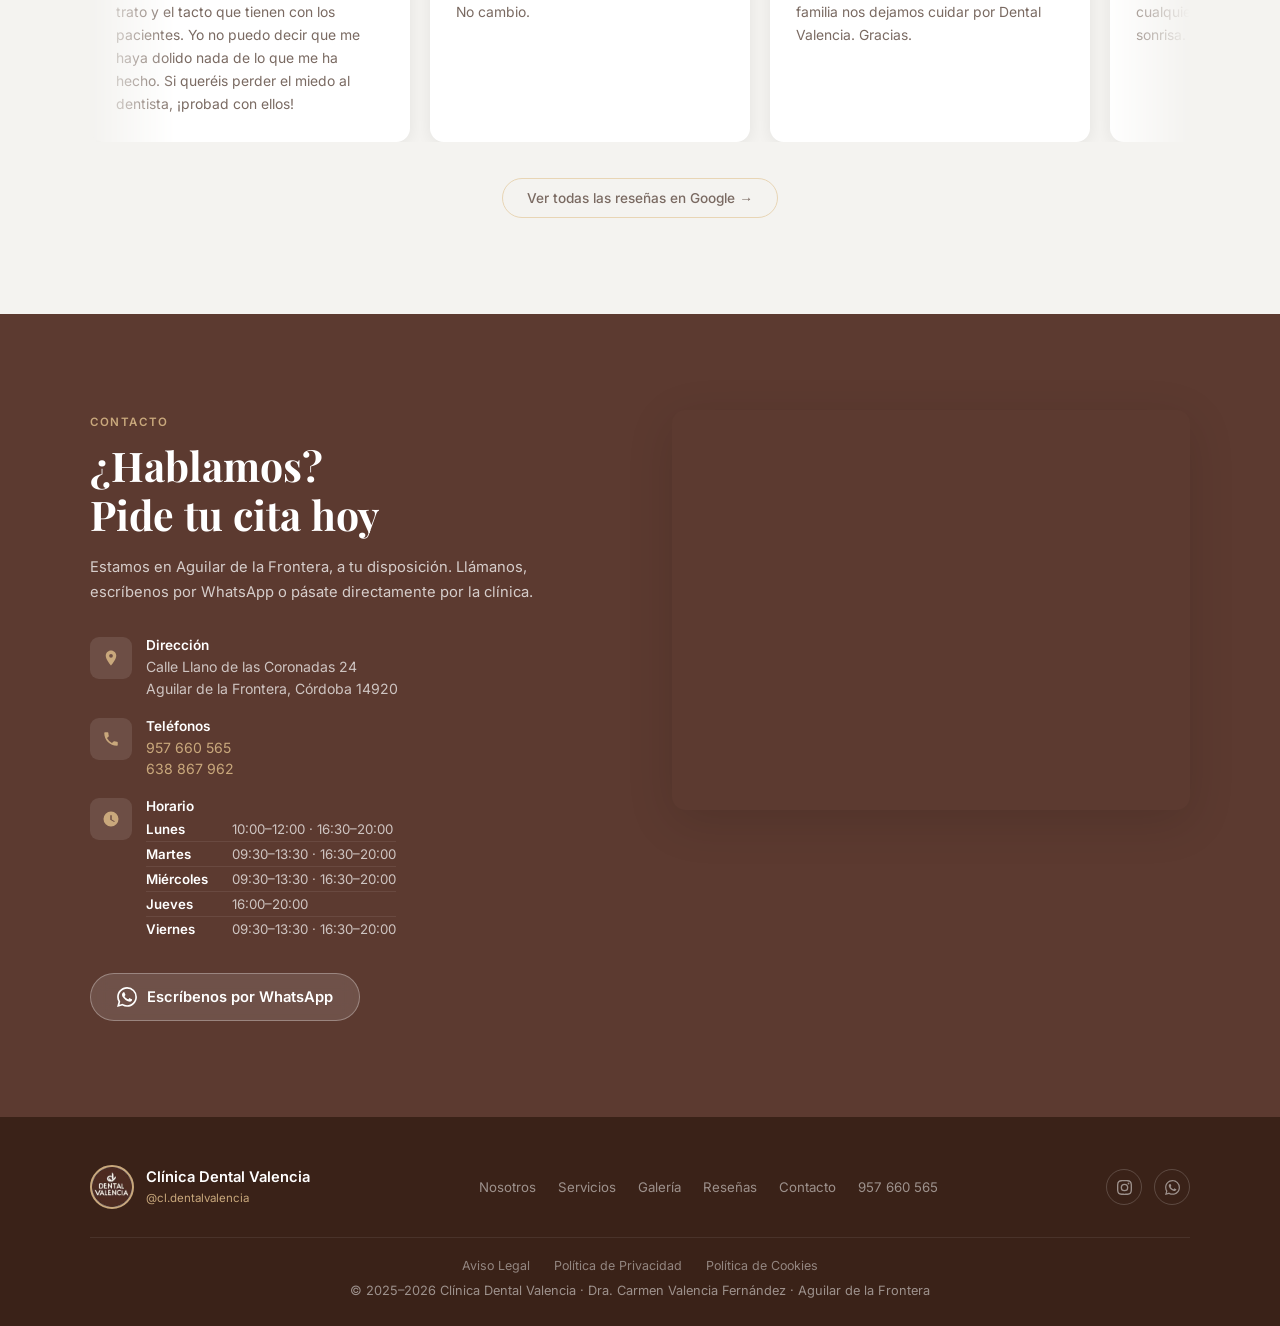
==== commit 7b473eee: "Añadir nº de colegiado del Dr. Alejandro (14/00/3102) Co-Authored-By: Claude Opus 4.8 <noreply@anthr" ====
--- a/index.html
+++ b/index.html
@@ -1040,7 +1040,7 @@
         </div>
         <div class="equipo-card-body">
           <strong>Dr. Alejandro Zamora</strong>
-          <span>Odontólogo · Endodoncia y Cirugía Oral</span>
+          <span>Odontólogo · Nº col. 14/00/3102 · Endodoncia y Cirugía Oral</span>
         </div>
       </div>
       <div class="equipo-card" data-gallery="equipo" data-index="3">
